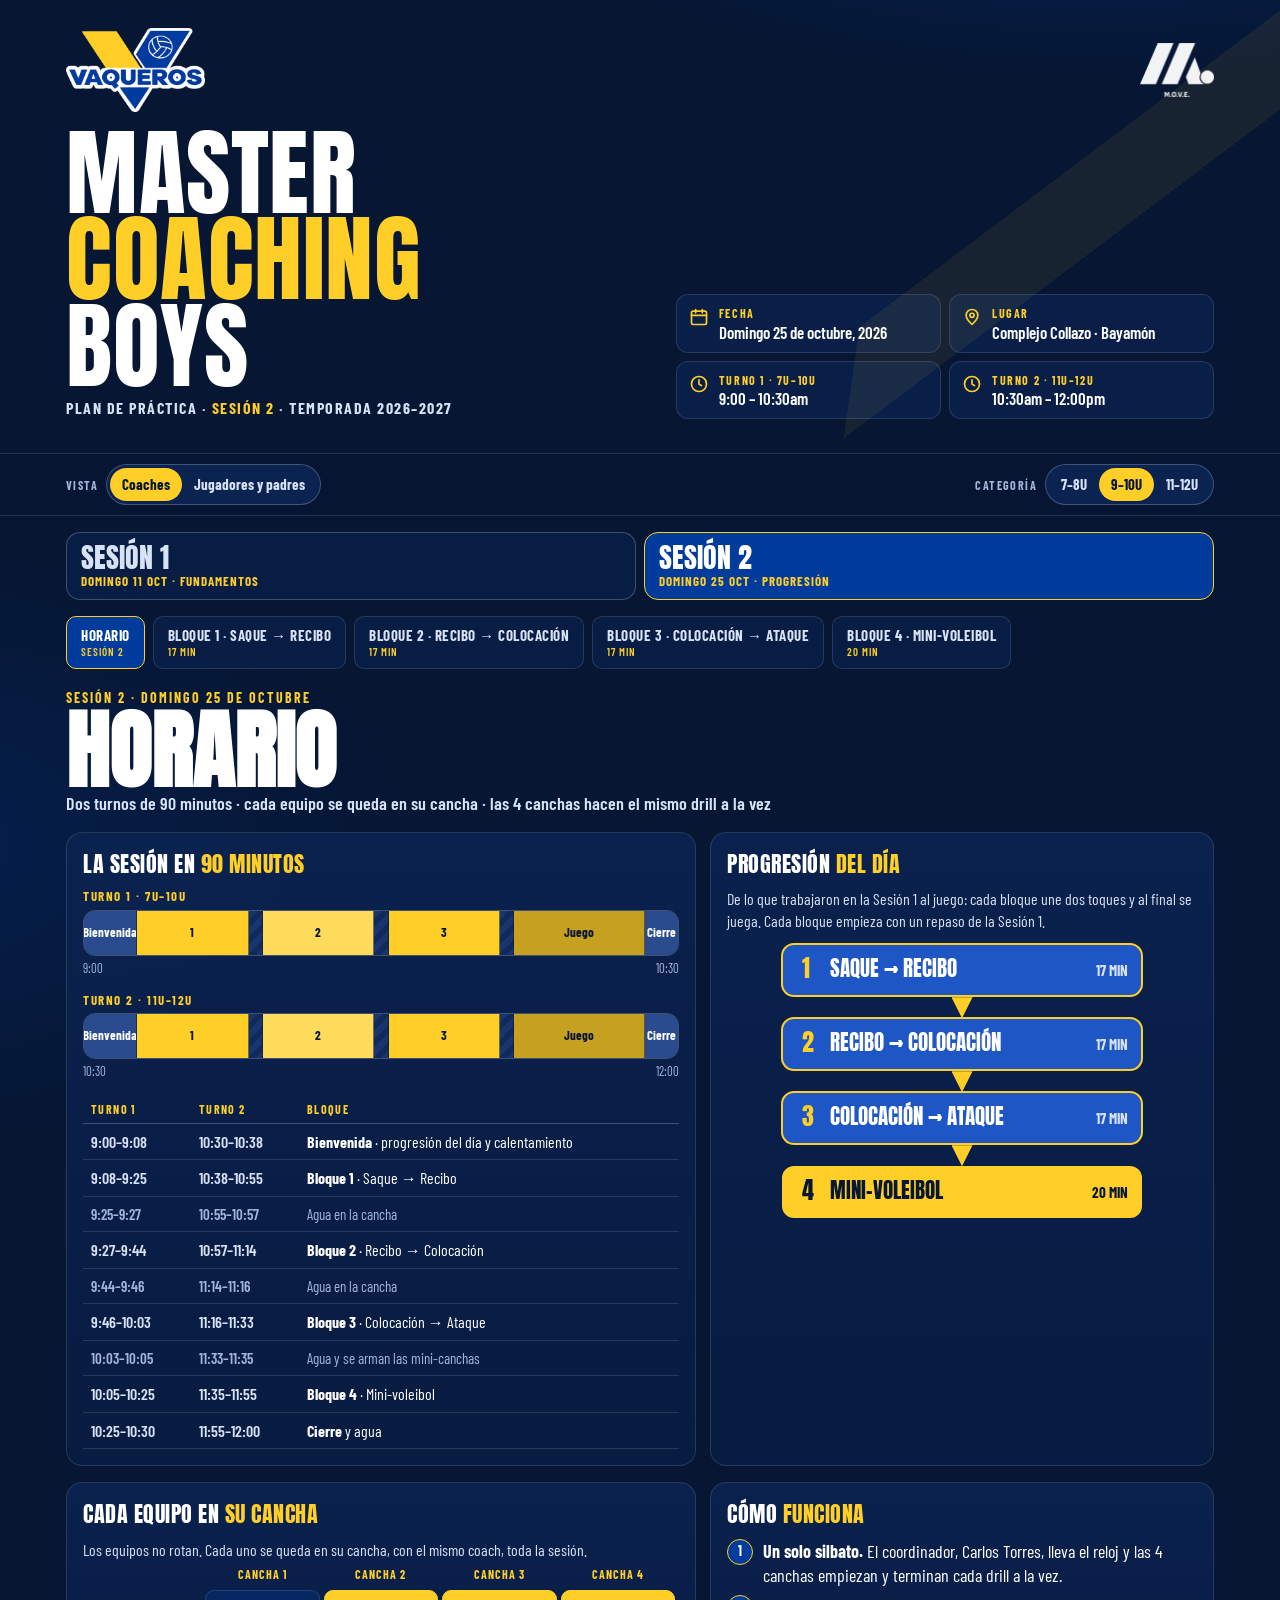
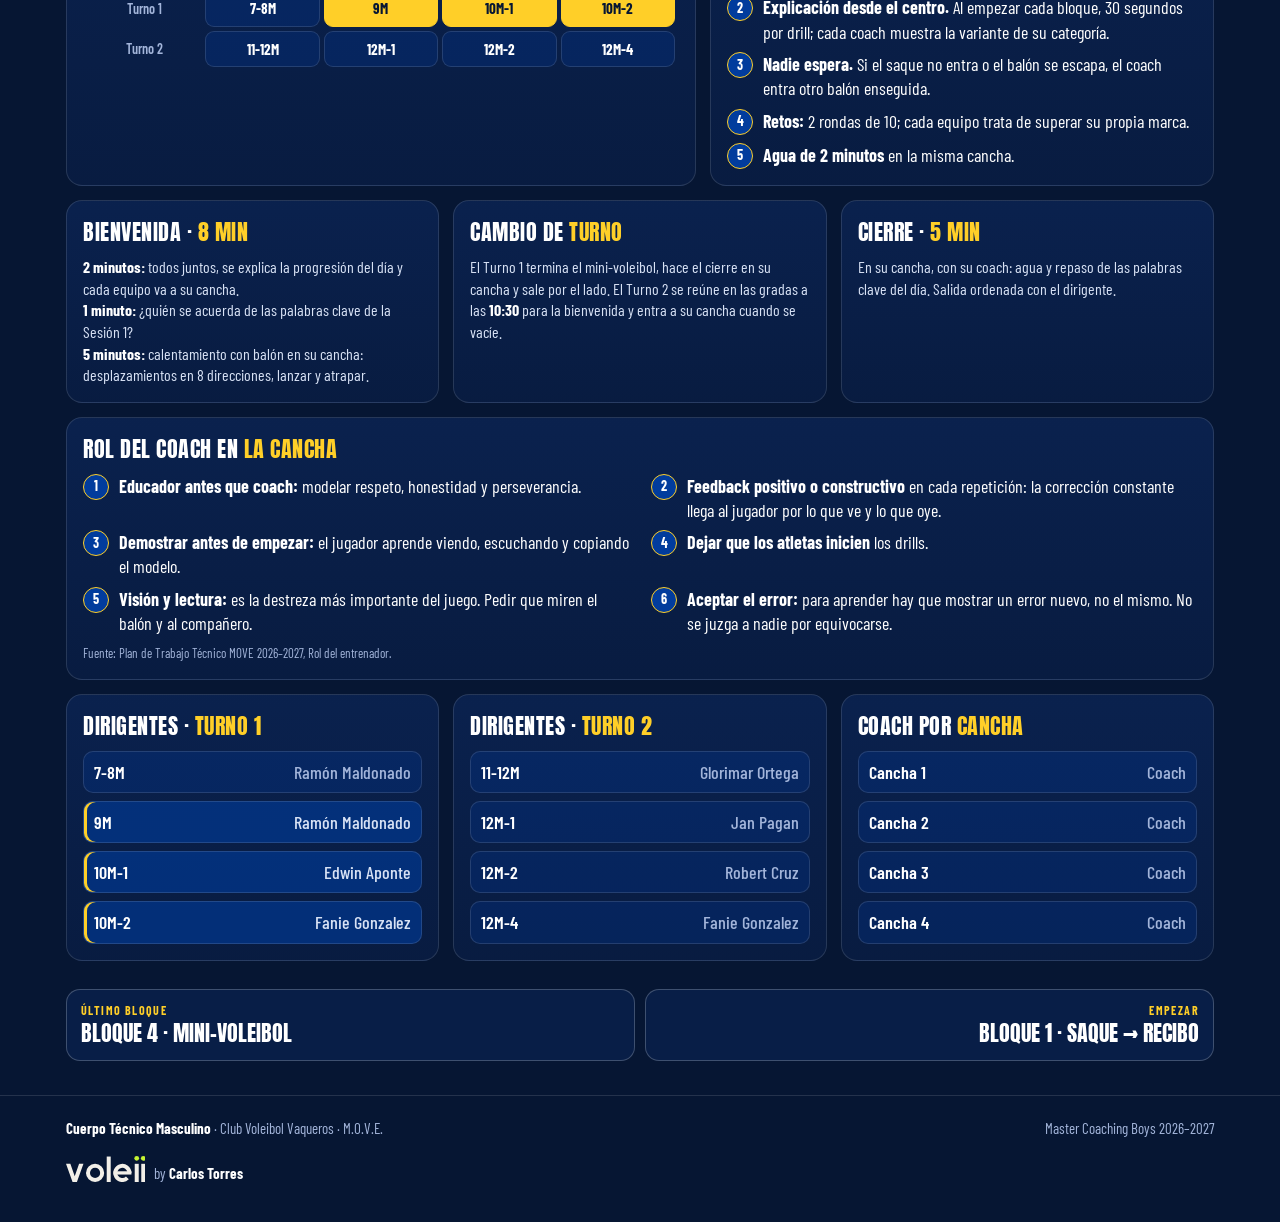
==== index.html @ ff22433d "Sesión 2 (25 oct): selector de sesión, horario y 4 bloques en progresión - Selector Sesión 1 / Sesió" ====
<!doctype html>
<html lang="es">
<head>
<meta charset="utf-8">
<meta name="viewport" content="width=device-width, initial-scale=1">
<title>Master Coaching Boys · Plan de práctica</title>
<meta name="description" content="Plan de práctica Master Coaching Boys CVVB · Sesión 1 (11 de octubre) y Sesión 2 (25 de octubre de 2026) · Complejo Collazo, Bayamón">
<meta name="theme-color" content="#061633">
<meta property="og:title" content="Master Coaching Boys · Plan de práctica">
<meta property="og:description" content="Sesión 1: fundamentos por estaciones. Sesión 2: progresión de saque y recibo a mini-voleibol. Horario y drills animados.">
<link rel="preconnect" href="https://fonts.googleapis.com">
<link rel="preconnect" href="https://fonts.gstatic.com" crossorigin>
<link href="https://fonts.googleapis.com/css2?family=Anton&family=Barlow+Condensed:wght@400;500;600;700&display=swap" rel="stylesheet">
<link rel="stylesheet" href="engine/voleii-drills.css">
<style>
:root{
  --navy:#061633;
  --navy2:#0B2350;
  --navy3:#14336E;
  --blue:#013C9D;
  --gold:#FFCF28;
  --white:#FFFFFF;
  --muted:#A3B5DA;
  --soft:#D8E2F5;
  --line:rgba(255,255,255,.12);
  --line2:rgba(255,255,255,.22);
  --radius:16px;
}
*{box-sizing:border-box}
html{-webkit-text-size-adjust:100%}
body{
  margin:0;
  background:var(--navy);
  background-image:radial-gradient(1200px 600px at 85% -10%, rgba(1,60,157,.55), transparent 60%),
                   radial-gradient(900px 500px at -10% 30%, rgba(1,60,157,.25), transparent 60%);
  color:var(--white);
  font-family:"Barlow Condensed", "Arial Narrow", Arial, sans-serif;
  font-size:18px;
  line-height:1.35;
}
a{color:var(--gold)}
.wrap{max-width:1180px;margin:0 auto;padding:0 16px}

/* ---------- Encabezado ---------- */
.hero{position:relative;overflow:hidden;padding:22px 0 26px;border-bottom:1px solid var(--line)}
.hero:before{
  content:"";position:absolute;right:-160px;top:-80px;width:560px;height:560px;display:none;
  background:linear-gradient(135deg, rgba(255,207,40,0) 0 40%, rgba(255,207,40,.07) 40% 50%, rgba(255,255,255,0) 50%);
  transform:rotate(8deg);pointer-events:none
}
@media (min-width:820px){.hero:before{display:block}}
.logos{display:flex;align-items:center;justify-content:space-between;gap:16px}
.logos img.vaq{height:64px;width:auto;display:block}
.logos img.move{height:42px;width:auto;display:block;opacity:.95}
.hero-grid{display:grid;grid-template-columns:1fr;gap:18px;margin-top:14px}
h1{font-family:Anton, Impact, sans-serif;font-weight:400;text-transform:uppercase;line-height:.9;margin:0;font-size:58px;letter-spacing:.5px}
h1 .g{color:var(--gold)}
.season{display:inline-block;margin-top:8px;font-weight:700;letter-spacing:1.5px;text-transform:uppercase;color:var(--soft);font-size:16px}
.season b{color:var(--gold)}
.meta{display:grid;grid-template-columns:1fr 1fr;gap:8px;align-content:end}
.meta .m{display:flex;gap:10px;align-items:flex-start;background:rgba(11,35,80,.75);border:1px solid var(--line);border-radius:12px;padding:10px 12px}
.meta .m svg{flex:0 0 auto;margin-top:2px}
.meta .k{display:block;font-size:12px;letter-spacing:1.6px;text-transform:uppercase;color:var(--gold);font-weight:700}
.meta .v{display:block;font-weight:600;font-size:16px;line-height:1.2}
@media (min-width:820px){.meta .v{font-size:17px}}
@media (min-width:820px){
  .hero{padding:28px 0 34px}
  .logos img.vaq{height:84px}
  .logos img.move{height:54px}
  .hero-grid{grid-template-columns:1.1fr 1fr;align-items:end;margin-top:18px}
  h1{font-size:96px}
  .meta{grid-template-columns:1fr 1fr}
}

/* ---------- Barra fija ---------- */
.bar{position:sticky;top:0;z-index:20;background:rgba(6,22,51,.88);-webkit-backdrop-filter:blur(10px);backdrop-filter:blur(10px);border-bottom:1px solid var(--line)}
.bar .wrap{display:flex;flex-wrap:wrap;gap:8px 18px;align-items:center;justify-content:space-between;padding-top:10px;padding-bottom:10px}
.ctl{display:flex;align-items:center;gap:8px}
.ctl .lbl{font-size:12px;letter-spacing:1.4px;text-transform:uppercase;color:var(--muted);font-weight:700}
.seg{display:inline-flex;background:var(--navy2);border:1px solid var(--line2);border-radius:999px;padding:3px}
.seg button{font:inherit;font-weight:700;font-size:15px;color:var(--soft);background:transparent;border:0;border-radius:999px;padding:6px 12px;cursor:pointer;white-space:nowrap}
.seg button[aria-pressed="true"]{background:var(--gold);color:var(--navy)}
.seg button:focus-visible{outline:2px solid var(--gold);outline-offset:2px}
@media (max-width:600px){
  .bar .wrap{flex-wrap:nowrap;gap:8px;padding-top:8px;padding-bottom:8px}
  .ctl .lbl,.seg .long{display:none}
  .seg button{font-size:14px;padding:6px 9px}
}

/* ---------- Navegación de estaciones ---------- */
.nav{display:flex;gap:8px;overflow-x:auto;padding:16px 0 4px;scrollbar-width:none}
.nav::-webkit-scrollbar{display:none}
.nav span{flex:0 0 auto;font-weight:700;font-size:15px;letter-spacing:.5px;text-transform:uppercase;padding:8px 14px;border-radius:10px;border:1px solid var(--line);color:var(--muted);background:rgba(11,35,80,.5)}
.nav span.on{background:var(--blue);border-color:var(--gold);color:var(--white)}
.nav span.off{opacity:.55}
.nav span small{display:block;font-size:11px;letter-spacing:1px;color:var(--gold);font-weight:600}
.nav span.off small{color:var(--muted)}

/* ---------- Estación ---------- */
.station{padding:18px 0 8px}
.st-head{display:flex;flex-wrap:wrap;align-items:flex-end;justify-content:space-between;gap:12px}
.st-kicker{font-size:14px;letter-spacing:2px;text-transform:uppercase;color:var(--gold);font-weight:700}
.st-title{font-family:Anton, Impact, sans-serif;font-size:64px;line-height:.95;text-transform:uppercase;margin:2px 0 0}
.st-sub{color:var(--soft);font-weight:600;font-size:18px}
@media (min-width:820px){.st-title{font-size:86px}}

.card{background:linear-gradient(180deg, rgba(11,35,80,.92), rgba(9,29,66,.92));border:1px solid var(--line);border-radius:var(--radius);padding:16px}
.card h3{font-family:Anton, Impact, sans-serif;font-weight:400;text-transform:uppercase;letter-spacing:.5px;font-size:22px;margin:0 0 10px}
.card h3 .g{color:var(--gold)}
.grid2{display:grid;grid-template-columns:1fr;gap:14px;margin-top:16px}
@media (min-width:900px){.grid2{grid-template-columns:1.25fr 1fr}}

/* Barra de minutos */
.mins{display:flex;height:54px;border-radius:12px;overflow:hidden;border:1px solid var(--line2)}
.mins div{display:flex;flex-direction:column;justify-content:center;align-items:center;min-width:0;padding:0 2px;border-right:1px solid rgba(6,22,51,.6);text-align:center}
.mins div:last-child{border-right:0}
.mins b{font-size:15px;line-height:1;white-space:nowrap}
.mins i{font-style:normal;font-size:12px;opacity:.85;white-space:nowrap}
.mins .ex{background:#2A4C8F;color:var(--white)}
.mins .d1{background:#FFCF28;color:var(--navy)}
.mins .d2{background:#FFDB5C;color:var(--navy)}
.mins .d3{background:#FFCF28;color:var(--navy)}
.mins .d4{background:#FFDB5C;color:var(--navy)}
.mins .ag{background:repeating-linear-gradient(135deg, #18356F 0 6px, #102A5C 6px 12px);color:var(--soft)}
.mins-legend{display:flex;justify-content:space-between;color:var(--muted);font-size:14px;margin-top:6px}

/* Equipos */
.teams{display:grid;grid-template-columns:1fr 1fr;gap:12px}
.teams h4{margin:0 0 6px;font-size:13px;letter-spacing:1.5px;text-transform:uppercase;color:var(--gold)}
.teams ol{list-style:none;margin:0;padding:0}
.teams li{display:flex;justify-content:space-between;gap:8px;padding:6px 8px;border-radius:8px;font-weight:600}
.teams li span{color:var(--muted);font-weight:500}
.teams li.on{background:rgba(1,60,157,.6);box-shadow:inset 3px 0 0 var(--gold)}
.teams li.on span{color:var(--soft)}

/* Puntos clave */
.keys{list-style:none;margin:0;padding:0;display:grid;gap:8px}
.keys li{display:flex;gap:10px;align-items:flex-start}
.keys li .n{flex:0 0 26px;height:26px;border-radius:50%;background:var(--blue);border:1px solid var(--gold);display:flex;align-items:center;justify-content:center;font-weight:700;font-size:14px}
.src{margin-top:10px;font-size:13px;color:var(--muted)}
.bring{display:grid;grid-template-columns:1fr 1fr;gap:8px;list-style:none;margin:0;padding:0}
.bring li{background:rgba(1,60,157,.35);border:1px solid var(--line);border-radius:10px;padding:8px 10px;font-weight:600}

/* ---------- Drills ---------- */
.drill{margin-top:22px;scroll-margin-top:70px}
.d-head{display:flex;flex-wrap:wrap;align-items:center;gap:10px 12px;margin-bottom:12px}
.code{font-family:Anton, Impact, sans-serif;font-size:26px;line-height:1;background:var(--gold);color:var(--navy);border-radius:10px;padding:8px 10px 6px}
.d-name{font-family:Anton, Impact, sans-serif;font-size:34px;line-height:1;text-transform:uppercase;margin:0}
.chips{display:flex;flex-wrap:wrap;gap:6px}
.chip{font-size:14px;font-weight:700;letter-spacing:.4px;padding:4px 10px;border-radius:999px;border:1px solid var(--line2);color:var(--soft);background:rgba(1,60,157,.35)}
.chip.t{border-color:var(--gold);color:var(--gold)}
.d-grid{display:grid;grid-template-columns:1fr;gap:14px}
@media (min-width:900px){.d-grid{grid-template-columns:minmax(0,1.08fr) minmax(0,1fr);align-items:start}}

.dia{background:#071C42;border:1px solid var(--line);border-radius:var(--radius);overflow:hidden}
.dia .stage{padding:10px;display:flex;justify-content:center;background:radial-gradient(500px 300px at 50% 0%, rgba(1,60,157,.35), transparent 70%)}
.dia svg.main{display:block;width:100%;height:auto;max-height:78vh}
.dia .ctrls{display:flex;align-items:center;gap:8px;padding:10px 12px;border-top:1px solid var(--line);background:rgba(6,22,51,.6)}
.btn{font:inherit;font-weight:700;font-size:14px;display:inline-flex;align-items:center;gap:6px;color:var(--white);background:var(--navy3);border:1px solid var(--line2);border-radius:10px;padding:7px 10px;cursor:pointer;line-height:1}
.btn:hover{border-color:var(--gold)}
.btn:focus-visible{outline:2px solid var(--gold);outline-offset:2px}
.btn.play{background:var(--gold);color:var(--navy);border-color:var(--gold);min-width:44px;justify-content:center}
.dia input[type=range]{flex:1;min-width:60px;accent-color:#FFCF28}
.legend{display:flex;flex-wrap:wrap;gap:6px 14px;padding:10px 12px;border-top:1px solid var(--line);font-size:14px;color:var(--soft)}
.legend span{display:inline-flex;align-items:center;gap:6px}
.lg-dot{width:14px;height:14px;border-radius:50%;display:inline-block}
.lg-p{background:var(--gold);border:2px solid var(--navy)}
.lg-c{background:#fff;border:2px solid var(--navy)}
.lg-t{background:transparent;border:2px dashed var(--gold)}
.lg-l{width:22px;height:0;border-top:2px dashed var(--gold);display:inline-block}
.lg-pl{width:16px;height:5px;background:#fff;border-radius:2px;display:inline-block;box-shadow:0 0 0 1px var(--navy)}
.inset{border-top:1px solid var(--line);padding:8px 12px 12px;background:rgba(6,22,51,.45)}
.inset .k{font-size:12px;letter-spacing:1.4px;text-transform:uppercase;color:var(--gold);font-weight:700}
.inset svg{display:block;width:100%;height:auto;max-width:420px;margin:0 auto}

.info{display:grid;gap:12px}
.steps{list-style:none;margin:0;padding:0;display:grid;gap:6px}
.steps li{display:flex;gap:10px;padding:9px 10px;border-radius:12px;border:1px solid transparent;cursor:pointer;transition:background .2s, border-color .2s}
.steps li:hover{background:rgba(255,255,255,.04)}
.steps li .n{flex:0 0 28px;height:28px;border-radius:8px;background:var(--navy3);border:1px solid var(--line2);display:flex;align-items:center;justify-content:center;font-weight:700}
.steps li b{display:block;font-size:18px;line-height:1.15}
.steps li p{margin:2px 0 0;color:var(--soft);font-size:16px}
.steps li.on{background:rgba(1,60,157,.5);border-color:rgba(255,207,40,.75)}
.steps li.on .n{background:var(--gold);color:var(--navy);border-color:var(--gold)}
.cue{display:flex;align-items:center;gap:12px;background:var(--blue);border:1px solid var(--gold);border-radius:14px;padding:12px 14px}
.cue .k{font-size:12px;letter-spacing:1.6px;text-transform:uppercase;color:var(--gold);font-weight:700}
.cue .w{font-family:Anton, Impact, sans-serif;font-size:28px;line-height:1.05;text-transform:uppercase}
.box h5{margin:0 0 6px;font-size:13px;letter-spacing:1.5px;text-transform:uppercase;color:var(--gold)}
.box ul{margin:0;padding-left:18px;color:var(--soft)}
.box ul li{margin:3px 0}
.ages{display:grid;gap:6px}
.ages div{display:grid;grid-template-columns:62px 1fr;gap:8px;padding:7px 9px;border-radius:10px;border:1px solid var(--line);color:var(--soft);font-size:16px}
.ages div b{color:var(--white)}
.ages div.on{border-color:var(--gold);background:rgba(1,60,157,.5);color:var(--white)}
.ages div.on b{color:var(--gold)}
.org{color:var(--soft);font-size:16px;margin:0}
.org b{color:var(--white)}

body[data-view="players"] .coach-only{display:none !important}
body[data-view="coach"] .player-only{display:none !important}

footer{margin-top:34px;border-top:1px solid var(--line);padding:22px 0 40px;color:var(--muted);font-size:15px}
footer .wrap{display:flex;flex-wrap:wrap;justify-content:space-between;gap:10px}
footer b{color:var(--white)}
.sample{display:inline-block;margin-top:6px;font-size:13px;letter-spacing:1px;text-transform:uppercase;color:var(--gold);border:1px solid rgba(255,207,40,.5);border-radius:999px;padding:3px 10px}
@media (prefers-reduced-motion: reduce){ .steps li{transition:none} }

/* ---------- Páginas y navegación ---------- */
.page{display:none;padding-top:16px}
.page.on{display:block}
.nav a{flex:0 0 auto;font-weight:700;font-size:15px;letter-spacing:.5px;text-transform:uppercase;padding:8px 14px;border-radius:10px;border:1px solid var(--line);color:var(--soft);background:rgba(11,35,80,.6);text-decoration:none}
.nav a small{display:block;font-size:11px;letter-spacing:1px;color:var(--gold);font-weight:600}
.nav a:hover{border-color:var(--line2)}
.nav a.on{background:var(--blue);border-color:var(--gold);color:var(--white)}
.nav a:focus-visible{outline:2px solid var(--gold);outline-offset:2px}

/* ---------- Visibilidad por categoría ---------- */
[data-agev]{display:none}
body[data-age="7-8"] [data-agev~="7-8"],
body[data-age="9-10"] [data-agev~="9-10"],
body[data-age="11-12"] [data-agev~="11-12"]{display:revert}
.steps li[data-agev]{display:none}
body[data-age="9-10"] .steps li[data-agev~="9-10"]{display:flex}body[data-age="7-8"] .steps li[data-agev~="7-8"],body[data-age="11-12"] .steps li[data-agev~="11-12"]{display:flex}
.steps li.nophase{cursor:default}
.steps li.nophase:hover{background:none}
.cue{flex-wrap:wrap}
.cue > div + div{padding-left:14px;border-left:1px solid rgba(255,207,40,.55)}
@media (max-width:600px){ .cue > div + div{flex-basis:100%;padding-left:0;border-left:0;padding-top:10px;border-top:1px solid rgba(255,207,40,.55)} }
footer .credit{flex-basis:100%;display:flex;align-items:flex-end;gap:9px;margin-top:8px;line-height:1}
footer .credit svg{height:26px;width:auto;display:block}
footer .credit span{padding-bottom:1px}
.na{display:none;align-items:center;gap:12px;border:1px dashed var(--line2);border-radius:var(--radius);padding:14px 16px;color:var(--soft);background:rgba(11,35,80,.5)}
.na b{color:var(--gold)}
body[data-age="7-8"] .drill[data-ages]:not([data-ages~="7-8"]) .d-grid,
body[data-age="9-10"] .drill[data-ages]:not([data-ages~="9-10"]) .d-grid,
body[data-age="11-12"] .drill[data-ages]:not([data-ages~="11-12"]) .d-grid{display:none}
body[data-age="7-8"] .drill[data-ages]:not([data-ages~="7-8"]) .na,
body[data-age="9-10"] .drill[data-ages]:not([data-ages~="9-10"]) .na,
body[data-age="11-12"] .drill[data-ages]:not([data-ages~="11-12"]) .na{display:flex}
body[data-age="7-8"] .drill[data-ages]:not([data-ages~="7-8"]) .d-head,
body[data-age="9-10"] .drill[data-ages]:not([data-ages~="9-10"]) .d-head,
body[data-age="11-12"] .drill[data-ages]:not([data-ages~="11-12"]) .d-head{opacity:.5}

/* ---------- Vista lateral del ataque ---------- */
.inset svg.side{max-width:460px}

/* ---------- Horario ---------- */
.tl{display:flex;height:46px;border-radius:12px;overflow:hidden;border:1px solid var(--line2);margin-top:4px}
.tl div{display:flex;align-items:center;justify-content:center;min-width:0;font-weight:700;font-size:13px;white-space:nowrap;overflow:hidden;border-right:1px solid rgba(6,22,51,.55)}
.tl div:last-child{border-right:0}
.tl .wb{background:#2A4C8F}
.tl .st{background:var(--gold);color:var(--navy)}
.tl .st2{background:#FFDB5C;color:var(--navy)}
.tl .ag{background:repeating-linear-gradient(135deg, #18356F 0 6px, #102A5C 6px 12px)}
.tl .ci{background:#2A4C8F}
.tl-times{display:flex;justify-content:space-between;color:var(--muted);font-size:13px;margin-top:4px}
.tl-name{font-size:13px;letter-spacing:1.5px;text-transform:uppercase;color:var(--gold);font-weight:700;margin-top:14px}
.tl-name:first-of-type{margin-top:0}
table.sched{width:100%;border-collapse:separate;border-spacing:0;font-size:16px}
table.sched th{text-align:left;font-size:12px;letter-spacing:1.4px;text-transform:uppercase;color:var(--gold);font-weight:700;padding:6px 8px;border-bottom:1px solid var(--line2)}
table.sched td{padding:7px 8px;border-bottom:1px solid var(--line);vertical-align:top}
table.sched td.t{white-space:nowrap;color:var(--soft);font-weight:600}
table.sched td b{color:var(--white)}
table.sched tr.agua td{color:var(--muted);font-size:15px}
.rot{width:100%;border-collapse:separate;border-spacing:4px;table-layout:fixed}
.rot th{font-size:12px;letter-spacing:1px;text-transform:uppercase;color:var(--gold);font-weight:700;text-align:center;padding:4px 2px;line-height:1.15}
.rot th small{display:block;color:var(--soft);font-size:12px;letter-spacing:.5px}
.rot td{text-align:center;padding:9px 2px;border-radius:9px;background:rgba(1,60,157,.28);border:1px solid var(--line);font-weight:700;font-size:15px;line-height:1.1}
.rot td.time{background:transparent;border:0;color:var(--muted);font-weight:600;font-size:14px;width:52px}
.rot td.on{background:var(--gold);color:var(--navy);border-color:var(--gold)}
.rot-wrap{overflow-x:auto}
.cycle{display:block;width:100%;max-width:380px;height:auto;margin:6px auto 0}
.list2{list-style:none;margin:0;padding:0;display:grid;gap:8px}
.list2 li{display:flex;justify-content:space-between;gap:10px;padding:8px 10px;border-radius:10px;background:rgba(1,60,157,.28);border:1px solid var(--line);font-weight:600}
.list2 li span{color:var(--muted);font-weight:500;text-align:right}
.list2 li.on{background:rgba(1,60,157,.6);box-shadow:inset 3px 0 0 var(--gold)}
.list2 li.on span{color:var(--soft)}
.note{color:var(--soft);font-size:16px;margin:0}
.note b{color:var(--white)}
.grid3{display:grid;grid-template-columns:1fr;gap:14px;margin-top:14px}
@media (min-width:900px){.grid3{grid-template-columns:1fr 1fr 1fr}}

/* ---------- Siguiente estación ---------- */
.pager{display:flex;justify-content:space-between;gap:10px;margin-top:28px}
.pager a{flex:1;display:block;text-decoration:none;color:var(--white);border:1px solid var(--line2);border-radius:14px;padding:12px 14px;background:rgba(11,35,80,.7)}
.pager a:hover{border-color:var(--gold)}
.pager a small{display:block;font-size:12px;letter-spacing:1.4px;text-transform:uppercase;color:var(--gold);font-weight:700}
.pager a b{font-family:Anton, Impact, sans-serif;font-weight:400;font-size:22px;text-transform:uppercase}
.pager a.nx{text-align:right}

.card.role.mt{margin-top:14px}
@media (min-width:900px){.keys.two{grid-template-columns:1fr 1fr;column-gap:22px}}

.lg-h{width:18px;height:10px;display:inline-block;background:radial-gradient(circle at 25% 50%, #fff 0 4px, transparent 4.5px), radial-gradient(circle at 75% 50%, #fff 0 4px, transparent 4.5px)}
.lg-fd{width:9px;height:15px;border-radius:50%;background:#FFCF28;display:inline-block;box-shadow:0 0 0 1px #061633}
.lg-fi{width:9px;height:15px;border-radius:50%;background:#FFFFFF;display:inline-block;box-shadow:0 0 0 1px #061633}
.lg-co{background:#061633;border:2px solid #fff}
.lg-tb{background:#D8F04A;border:2px solid var(--navy);width:11px;height:11px}

/* ---------- Sesión 1 / Sesión 2 ---------- */
body[data-ses="1"] .s2-only{display:none !important}
body[data-ses="2"] .s1-only{display:none !important}
.ses{display:grid;grid-template-columns:1fr 1fr;gap:8px;padding-top:16px}
.ses a{display:block;text-decoration:none;color:var(--soft);border:1px solid var(--line2);border-radius:14px;padding:10px 14px;background:rgba(11,35,80,.6);font-family:Anton, Impact, sans-serif;font-size:24px;line-height:1.05;text-transform:uppercase}
.ses a small{display:block;font-family:"Barlow Condensed", "Arial Narrow", Arial, sans-serif;font-size:13px;letter-spacing:1px;color:var(--gold);font-weight:700;margin-top:3px}
.ses a:hover{border-color:var(--gold)}
.ses a.on{background:var(--blue);border-color:var(--gold);color:var(--white)}
.ses a:focus-visible{outline:2px solid var(--gold);outline-offset:2px}
@media (min-width:820px){.ses a{font-size:28px}}
.tl .mv{background:#C6A11F;color:var(--navy)}
</style>
</head>
<body data-view="coach" data-age="9-10" data-ses="2">
<header class="hero">
  <div class="wrap">
    <div class="logos">
      <img class="vaq" src="[data-uri]" alt="Vaqueros">
      <img class="move" src="[data-uri]" alt="M.O.V.E.">
    </div>
    <div class="hero-grid">
      <div>
        <h1>Master<br><span class="g">Coaching</span><br>Boys</h1>
        <span class="season">Plan de práctica · <b><span class="s1-only">Sesión 1</span><span class="s2-only">Sesión 2</span></b> · Temporada 2026–2027</span>
      </div>
      <div class="meta"><div class="m"><svg width="20" height="20" viewBox="0 0 24 24" fill="none" stroke="#FFCF28" stroke-width="2" stroke-linecap="round" stroke-linejoin="round" aria-hidden="true"><rect x="3" y="5" width="18" height="16" rx="2"/><path d="M16 3v4M8 3v4M3 10h18"/></svg><div><span class="k">Fecha</span><span class="v"><span class="s1-only">Domingo 11 de octubre, 2026</span><span class="s2-only">Domingo 25 de octubre, 2026</span></span></div></div><div class="m"><svg width="20" height="20" viewBox="0 0 24 24" fill="none" stroke="#FFCF28" stroke-width="2" stroke-linecap="round" stroke-linejoin="round" aria-hidden="true"><path d="M12 21s-7-6.2-7-11a7 7 0 0 1 14 0c0 4.8-7 11-7 11z"/><circle cx="12" cy="10" r="2.5"/></svg><div><span class="k">Lugar</span><span class="v">Complejo Collazo · Bayamón</span></div></div><div class="m"><svg width="20" height="20" viewBox="0 0 24 24" fill="none" stroke="#FFCF28" stroke-width="2" stroke-linecap="round" stroke-linejoin="round" aria-hidden="true"><circle cx="12" cy="12" r="9"/><path d="M12 7v5l3 2"/></svg><div><span class="k">Turno 1 · 7U–10U</span><span class="v">9:00 – 10:30am</span></div></div><div class="m"><svg width="20" height="20" viewBox="0 0 24 24" fill="none" stroke="#FFCF28" stroke-width="2" stroke-linecap="round" stroke-linejoin="round" aria-hidden="true"><circle cx="12" cy="12" r="9"/><path d="M12 7v5l3 2"/></svg><div><span class="k">Turno 2 · 11U–12U</span><span class="v">10:30am – 12:00pm</span></div></div></div>
    </div>
  </div>
</header>
<div class="bar">
  <div class="wrap">
    <div class="ctl">
      <span class="lbl">Vista</span>
      <div class="seg" id="segView" role="group" aria-label="Vista">
        <button type="button" data-v="coach" aria-pressed="true">Coaches</button>
        <button type="button" data-v="players" aria-pressed="false">Jugadores<span class="long"> y padres</span></button>
      </div>
    </div>
    <div class="ctl">
      <span class="lbl">Categoría</span>
      <div class="seg" id="segAge" role="group" aria-label="Categoría">
        <button type="button" data-a="7-8" aria-pressed="false">7–8U</button>
        <button type="button" data-a="9-10" aria-pressed="true">9–10U</button>
        <button type="button" data-a="11-12" aria-pressed="false">11–12U</button>
      </div>
    </div>
  </div>
</div>
<main class="wrap">
  <div class="ses" role="group" aria-label="Sesión"><a href="#horario" data-s="1">Sesión 1<small>Domingo 11 oct · Fundamentos</small></a><a href="#s2-horario" data-s="2">Sesión 2<small>Domingo 25 oct · Progresión</small></a></div>
  <nav class="nav s2-only" aria-label="Secciones de la Sesión 2"><a href="#s2-horario">Horario<small>Sesión 2</small></a><a href="#s2-bloque1">Bloque 1 · Saque → Recibo<small>17 min</small></a><a href="#s2-bloque2">Bloque 2 · Recibo → Colocación<small>17 min</small></a><a href="#s2-bloque3">Bloque 3 · Colocación → Ataque<small>17 min</small></a><a href="#s2-bloque4">Bloque 4 · Mini-voleibol<small>20 min</small></a></nav>
  <nav class="nav s1-only" aria-label="Secciones de la Sesión 1"><a href="#horario">Horario<small>Sesión 1</small></a><a href="#antebrazos">Cancha 1 · Toque de antebrazos<small>17 min</small></a><a href="#voleo">Cancha 2 · Voleo<small>17 min</small></a><a href="#ataque">Cancha 3 · Ataque<small>17 min</small></a><a href="#saque">Cancha 4 · Saque<small>17 min</small></a></nav>
  
  <section class="page" id="p-horario">
    <div class="st-head">
      <div>
        <div class="st-kicker">Sesión 1 · Domingo 11 de octubre</div>
        <h2 class="st-title">Horario</h2>
        <div class="st-sub">Dos turnos de 90 minutos · 4 estaciones de fundamentos · los equipos rotan con su dirigente</div>
      </div>
    </div>
    <div class="grid2">
      <div class="card">
        <h3>La sesión en <span class="g">90 minutos</span></h3>
        <div class="tl-name">Turno 1 · 7U–10U</div><div class="tl" role="img" aria-label="Bienvenida 8 minutos, 4 estaciones de 17 minutos con 3 minutos de agua entre cada una, cierre 5 minutos"><div class="wb" style="flex:8" title="Bienvenida">Bienvenida</div><div class="st" style="flex:17" title="Cancha 1">Cancha 1</div><div class="ag" style="flex:3" title="Agua"></div><div class="st2" style="flex:17" title="Cancha 2">Cancha 2</div><div class="ag" style="flex:3" title="Agua"></div><div class="st" style="flex:17" title="Cancha 3">Cancha 3</div><div class="ag" style="flex:3" title="Agua"></div><div class="st2" style="flex:17" title="Cancha 4">Cancha 4</div><div class="ci" style="flex:5" title="Cierre">Cierre</div></div><div class="tl-times"><span>9:00</span><span>10:30</span></div>
        <div class="tl-name">Turno 2 · 11U–12U</div><div class="tl" role="img" aria-label="Bienvenida 8 minutos, 4 estaciones de 17 minutos con 3 minutos de agua entre cada una, cierre 5 minutos"><div class="wb" style="flex:8" title="Bienvenida">Bienvenida</div><div class="st" style="flex:17" title="Cancha 1">Cancha 1</div><div class="ag" style="flex:3" title="Agua"></div><div class="st2" style="flex:17" title="Cancha 2">Cancha 2</div><div class="ag" style="flex:3" title="Agua"></div><div class="st" style="flex:17" title="Cancha 3">Cancha 3</div><div class="ag" style="flex:3" title="Agua"></div><div class="st2" style="flex:17" title="Cancha 4">Cancha 4</div><div class="ci" style="flex:5" title="Cierre">Cierre</div></div><div class="tl-times"><span>10:30</span><span>12:00</span></div>
        <table class="sched" style="margin-top:14px"><tr><th>Turno 1</th><th>Turno 2</th><th>Bloque</th></tr><tr><td class="t">9:00–9:08</td><td class="t">10:30–10:38</td><td><b>Bienvenida</b> · explicación de la rotación y calentamiento</td></tr><tr><td class="t">9:08–9:25</td><td class="t">10:38–10:55</td><td><b>Estación 1</b></td></tr><tr class="agua"><td class="t">9:25–9:28</td><td class="t">10:55–10:58</td><td>Agua y rotación</td></tr><tr><td class="t">9:28–9:45</td><td class="t">10:58–11:15</td><td><b>Estación 2</b></td></tr><tr class="agua"><td class="t">9:45–9:48</td><td class="t">11:15–11:18</td><td>Agua y rotación</td></tr><tr><td class="t">9:48–10:05</td><td class="t">11:18–11:35</td><td><b>Estación 3</b></td></tr><tr class="agua"><td class="t">10:05–10:08</td><td class="t">11:35–11:38</td><td>Agua y rotación</td></tr><tr><td class="t">10:08–10:25</td><td class="t">11:38–11:55</td><td><b>Estación 4</b></td></tr><tr><td class="t">10:25–10:30</td><td class="t">11:55–12:00</td><td><b>Cierre</b> y agua</td></tr></table>
      </div>
      <div class="card">
        <h3>Rotación de <span class="g">canchas</span></h3>
        <p class="note">Cada cancha trabaja un fundamento con un coach fijo. Los equipos rotan <b>1 → 2 → 3 → 4</b> y toman agua en cada cambio.</p>
        <svg class="cycle" viewBox="0 0 380 250" role="img" aria-label="Rotación: Cancha 1 Toque de antebrazos, Cancha 2 Voleo, Cancha 3 Ataque, Cancha 4 Saque y vuelve a la 1">
  <defs><marker id="cyc" viewBox="0 0 10 10" refX="8" refY="5" markerWidth="7" markerHeight="7" orient="auto-start-reverse"><path d="M0,0 L10,5 L0,10 z" fill="#FFCF28"/></marker></defs>
  <g font-family="Barlow Condensed, Arial Narrow, sans-serif" text-anchor="middle">
    <rect x="10" y="10" width="150" height="88" rx="14" fill="#1E56C6" stroke="#FFCF28" stroke-width="2"/>
    <text x="85" y="46" fill="#FFCF28" font-size="15" font-weight="700" letter-spacing="1.5">CANCHA 1</text><text x="85" y="68" fill="#FFFFFF" font-family="Anton, Impact, sans-serif" font-size="19">TOQUE DE</text><text x="85" y="89" fill="#FFFFFF" font-family="Anton, Impact, sans-serif" font-size="19">ANTEBRAZOS</text>
    <rect x="220" y="10" width="150" height="88" rx="14" fill="#1E56C6" stroke="#FFCF28" stroke-width="2"/>
    <text x="295" y="46" fill="#FFCF28" font-size="15" font-weight="700" letter-spacing="1.5">CANCHA 2</text><text x="295" y="78" fill="#FFFFFF" font-family="Anton, Impact, sans-serif" font-size="26">VOLEO</text>
    <rect x="220" y="152" width="150" height="88" rx="14" fill="#1E56C6" stroke="#FFCF28" stroke-width="2"/>
    <text x="295" y="188" fill="#FFCF28" font-size="15" font-weight="700" letter-spacing="1.5">CANCHA 3</text><text x="295" y="220" fill="#FFFFFF" font-family="Anton, Impact, sans-serif" font-size="26">ATAQUE</text>
    <rect x="10" y="152" width="150" height="88" rx="14" fill="#1E56C6" stroke="#FFCF28" stroke-width="2"/>
    <text x="85" y="188" fill="#FFCF28" font-size="15" font-weight="700" letter-spacing="1.5">CANCHA 4</text><text x="85" y="220" fill="#FFFFFF" font-family="Anton, Impact, sans-serif" font-size="26">SAQUE</text>
  </g>
  <g fill="none" stroke="#FFCF28" stroke-width="3" marker-end="url(#cyc)">
    <path d="M166 54 L212 54"/><path d="M295 104 L295 144"/><path d="M214 196 L168 196"/><path d="M85 146 L85 106"/>
  </g>
  <text x="190" y="131" text-anchor="middle" fill="#A3B5DA" font-family="Barlow Condensed, Arial Narrow, sans-serif" font-size="14" font-weight="700" letter-spacing="1">AGUA EN CADA CAMBIO</text>
</svg>
      </div>
    </div>
    <div class="grid2">
      <div class="card">
        <h3>Turno 1 · <span class="g">quién va dónde</span></h3>
        <div class="rot-wrap"><table class="rot"><tr><th></th><th>Cancha 1<small>Toque de antebrazos</small></th><th>Cancha 2<small>Voleo</small></th><th>Cancha 3<small>Ataque</small></th><th>Cancha 4<small>Saque</small></th></tr><tr><td class="time">9:08</td><td data-age="7-8">7-8M</td><td data-age="9-10">9M</td><td data-age="9-10">10M-1</td><td data-age="9-10">10M-2</td></tr><tr><td class="time">9:28</td><td data-age="9-10">10M-2</td><td data-age="7-8">7-8M</td><td data-age="9-10">9M</td><td data-age="9-10">10M-1</td></tr><tr><td class="time">9:48</td><td data-age="9-10">10M-1</td><td data-age="9-10">10M-2</td><td data-age="7-8">7-8M</td><td data-age="9-10">9M</td></tr><tr><td class="time">10:08</td><td data-age="9-10">9M</td><td data-age="9-10">10M-1</td><td data-age="9-10">10M-2</td><td data-age="7-8">7-8M</td></tr></table></div>
      </div>
      <div class="card">
        <h3>Turno 2 · <span class="g">quién va dónde</span></h3>
        <div class="rot-wrap"><table class="rot"><tr><th></th><th>Cancha 1<small>Toque de antebrazos</small></th><th>Cancha 2<small>Voleo</small></th><th>Cancha 3<small>Ataque</small></th><th>Cancha 4<small>Saque</small></th></tr><tr><td class="time">10:38</td><td data-age="11-12">11-12M</td><td data-age="11-12">12M-1</td><td data-age="11-12">12M-2</td><td data-age="11-12">12M-4</td></tr><tr><td class="time">10:58</td><td data-age="11-12">12M-4</td><td data-age="11-12">11-12M</td><td data-age="11-12">12M-1</td><td data-age="11-12">12M-2</td></tr><tr><td class="time">11:18</td><td data-age="11-12">12M-2</td><td data-age="11-12">12M-4</td><td data-age="11-12">11-12M</td><td data-age="11-12">12M-1</td></tr><tr><td class="time">11:38</td><td data-age="11-12">12M-1</td><td data-age="11-12">12M-2</td><td data-age="11-12">12M-4</td><td data-age="11-12">11-12M</td></tr></table></div>
      </div>
    </div>
    <div class="grid3">
      <div class="card">
        <h3>Bienvenida · <span class="g">8 min</span></h3>
        <p class="note"><b>2 minutos:</b> todos juntos, se explica la rotación y cada equipo va a su primera cancha.<br><b>6 minutos:</b> calentamiento con balón: desplazamientos en 8 direcciones, lanzar y atrapar.</p>
      </div>
      <div class="card">
        <h3>Cambio de <span class="g">turno</span></h3>
        <p class="note">El Turno 1 hace el cierre en la cancha donde terminó y sale por el lado. El Turno 2 se reúne en las gradas a las <b>10:30</b> para la bienvenida y calienta en cancha cuando se vacíe.</p>
      </div>
      <div class="card">
        <h3>Cierre · <span class="g">5 min</span></h3>
        <p class="note">Agua y repaso de las palabras clave de las 4 estaciones. Salida ordenada con el dirigente.</p>
      </div>
    </div>
    <div class="card coach-only role mt"><h3>Rol del coach en <span class="g">la estación</span></h3><ol class="keys two"><li><span class="n">1</span><span><b>Educador antes que coach:</b> modelar respeto, honestidad y perseverancia.</span></li><li><span class="n">2</span><span><b>Feedback positivo o constructivo</b> en cada repetición: la corrección constante llega al jugador por lo que ve y lo que oye.</span></li><li><span class="n">3</span><span><b>Demostrar antes de empezar:</b> el jugador aprende viendo, escuchando y copiando el modelo.</span></li><li><span class="n">4</span><span><b>Dejar que los atletas inicien</b> los drills.</span></li><li><span class="n">5</span><span><b>Visión y lectura:</b> es la destreza más importante del juego. Pedir que miren el balón y al compañero.</span></li><li><span class="n">6</span><span><b>Aceptar el error:</b> para aprender hay que mostrar un error nuevo, no el mismo. No se juzga a nadie por equivocarse.</span></li></ol><div class="src">Fuente: Plan de Trabajo Técnico MOVE 2026–2027, Rol del entrenador.</div></div>
    <div class="grid3">
      <div class="card">
        <h3>Dirigentes · <span class="g">Turno 1</span></h3>
        <ul class="list2"><li data-age="7-8">7-8M <span>Ramón Maldonado</span></li><li data-age="9-10">9M <span>Ramón Maldonado</span></li><li data-age="9-10">10M-1 <span>Edwin Aponte</span></li><li data-age="9-10">10M-2 <span>Fanie Gonzalez</span></li></ul>
      </div>
      <div class="card">
        <h3>Dirigentes · <span class="g">Turno 2</span></h3>
        <ul class="list2"><li data-age="11-12">11-12M <span>Glorimar Ortega</span></li><li data-age="11-12">12M-1 <span>Jan Pagan</span></li><li data-age="11-12">12M-2 <span>Robert Cruz</span></li><li data-age="11-12">12M-4 <span>Fanie Gonzalez</span></li></ul>
      </div>
      <div class="card coach-only">
        <h3>Coach por <span class="g">cancha</span></h3>
        <ul class="list2"><li>Cancha 1 · Toque de antebrazos <span>Coach</span></li><li>Cancha 2 · Voleo <span>Coach</span></li><li>Cancha 3 · Ataque <span>Coach</span></li><li>Cancha 4 · Saque <span>Coach</span></li></ul>
      </div>
      <div class="card player-only">
        <h3>Qué <span class="g">traer</span></h3>
        <ul class="bring"><li>Ropa de práctica</li><li>Tenis de cancha</li><li>Rodilleras</li><li>Botella de agua</li></ul>
        <div class="src">Llega puntual a tu turno: Turno 1 a las 9:00 y Turno 2 a las 10:30.</div>
      </div>
    </div>
    <div class="pager"><a href="#saque"><small>Última estación</small><b>Cancha 4 · Saque</b></a><a class="nx" href="#antebrazos"><small>Empezar</small><b>Cancha 1 · Toque de antebrazos</b></a></div>
  </section>
  
  <section class="page station" id="p-antebrazos">
    <div class="st-head">
      <div>
        <div class="st-kicker">Cancha 1 · Estación de fundamentos</div>
        <h2 class="st-title">Toque de antebrazos</h2>
        <div class="st-sub">17 minutos: 2 de explicación y 15 de trabajo · Coach fijo en la cancha</div>
      </div>
    </div>
    <div class="grid2">
      <div class="card">
        <h3>Cómo se usan los <span class="g">17 minutos</span></h3>
        <div><div class="mins" role="img" aria-label="Explica 2 minutos, B1 3 minutos, B2 3 minutos, B3 4 minutos, B4 5 minutos, Agua 3 minutos"><div class="ex" style="flex:2"><b>2'</b><i>Explica</i></div><div class="d1" style="flex:3"><b>B1</b><i>3'</i></div><div class="d2" style="flex:3"><b>B2</b><i>3'</i></div><div class="d3" style="flex:4"><b>B3</b><i>4'</i></div><div class="d4" style="flex:5"><b>B4</b><i>5'</i></div><div class="ag" style="flex:3"><b>Agua</b><i>3'</i></div></div><div class="mins-legend"><span>Entra el equipo</span><span>Rota a Cancha 2 · Voleo</span></div></div>
      </div>
      <div class="card">
        <h3>Equipos en <span class="g">esta cancha</span></h3>
        <div class="teams">
          <div><h4>Turno 1</h4><ol><li data-age="7-8">7-8M <span>9:08</span></li><li data-age="9-10">10M-2 <span>9:28</span></li><li data-age="9-10">10M-1 <span>9:48</span></li><li data-age="9-10">9M <span>10:08</span></li></ol></div>
          <div><h4>Turno 2</h4><ol><li data-age="11-12">11-12M <span>10:38</span></li><li data-age="11-12">12M-4 <span>10:58</span></li><li data-age="11-12">12M-2 <span>11:18</span></li><li data-age="11-12">12M-1 <span>11:38</span></li></ol></div>
        </div>
      </div>
    </div>
    <div class="grid2">
      <div class="card coach-only">
        <h3>Lenguaje común · <span class="g">Toque de antebrazos</span></h3>
        <ol class="keys"><li><span class="n">1</span><span><b>Preparación y postura</b> antes de que salga el balón.</span></li><li><span class="n">2</span><span><b>Detrás del balón</b> como primera opción. Si no llega, al lado izquierdo; como última opción, al lado derecho.</span></li><li><span class="n">3</span><span><b>Pausa en el movimiento</b> después de cada contacto.</span></li><li><span class="n">4</span><span><b>Dirección al target</b> según la categoría.</span></li><li><span class="n">5</span><span><b>Cara al balón:</b> pie izquierdo ligeramente atrás si viene de 1 o 6; pie derecho atrás si viene de 5.</span></li></ol>
        <div class="src">Fuente: Plan de Trabajo Técnico MOVE 2026–2027, etapas 7–8U, 9–11U y 12U.</div>
      </div>
      <div class="card coach-only">
        <h3>Material y <span class="g">organización</span></h3>
        <p class="org"><b>B1 a B3:</b> en parejas, 1 balón por pareja, repartidas por toda la cancha.<br><b>B3:</b> 1 aro por pareja.<br><b>B4:</b> 3 filas que lanzan desde 1, 6 y 5 y 3 filas que reciben en 5, 6 y 1. Un cono o aro marca el target.<br><b>Cambio de drill:</b> 30 segundos para explicar el siguiente.</p>
      </div>
      <div class="card player-only">
        <h3>Lo que vamos a <span class="g">buscar</span></h3>
        <ol class="keys"><li><span class="n">1</span><span>Estar listo antes de que salga el balón.</span></li><li><span class="n">2</span><span>Moverte para llegar detrás del balón.</span></li><li><span class="n">3</span><span>Después de tocar el balón, quedarte quieto un instante.</span></li><li><span class="n">4</span><span>Mandar el balón al target.</span></li></ol>
      </div>
    </div>
    <div class="card coach-only role mt"><h3>Rol del coach en <span class="g">la estación</span></h3><ol class="keys two"><li><span class="n">1</span><span><b>Educador antes que coach:</b> modelar respeto, honestidad y perseverancia.</span></li><li><span class="n">2</span><span><b>Feedback positivo o constructivo</b> en cada repetición: la corrección constante llega al jugador por lo que ve y lo que oye.</span></li><li><span class="n">3</span><span><b>Demostrar antes de empezar:</b> el jugador aprende viendo, escuchando y copiando el modelo.</span></li><li><span class="n">4</span><span><b>Dejar que los atletas inicien</b> los drills.</span></li><li><span class="n">5</span><span><b>Visión y lectura:</b> es la destreza más importante del juego. Pedir que miren el balón y al compañero.</span></li><li><span class="n">6</span><span><b>Aceptar el error:</b> para aprender hay que mostrar un error nuevo, no el mismo. No se juzga a nadie por equivocarse.</span></li></ol><div class="src">Fuente: Plan de Trabajo Técnico MOVE 2026–2027, Rol del entrenador.</div></div>
    
    <article class="drill" id="b1">
      <div class="d-head">
        <span class="code">B1</span>
        <h3 class="d-name">Ocho direcciones</h3>
        <div class="chips"><span class="chip t">3 min</span><span class="chip">Parejas</span><span class="chip">1 balón por pareja</span></div>
      </div>
      
      <div class="d-grid">
        <div class="dia" data-scene="b1">
          <div class="stage"></div>
          
          <div class="ctrls"></div>
          <div class="legend"><span><i class="lg-dot lg-p"></i>Jugador que trabaja</span><span><i class="lg-dot lg-c"></i>Compañero</span><span><i class="lg-pl"></i>Plataforma</span><span><i class="lg-l"></i>Trayectoria del balón</span></div>
        </div>
        <div class="info">
          <p class="org player-only"><b>Qué haces:</b> tu compañero señala una dirección. Te mueves, llegas detrás del balón y se lo devuelves con toque de antebrazos. Luego cambian.</p>
          <ol class="steps"><li data-step="0"><span class="n">1</span><div><b>Señala</b><p>El compañero señala una de las 8 direcciones y la dice en voz alta.</p></div></li><li data-step="1"><span class="n">2</span><div><b>Llega</b><p>El jugador se desplaza y llega detrás del balón antes de que caiga.</p></div></li><li data-step="2"><span class="n">3</span><div><b>Toque y pausa</b><p>Devuelve el balón al compañero con toque de antebrazos y se queda quieto un instante.</p></div></li><li data-step="3"><span class="n">4</span><div><b>Regresa al centro</b><p>Si se movió hacia atrás, va con las piernas abiertas. Después de 6 a 8 balones, cambian de rol.</p></div></li></ol>
          <div class="cue"><div><div class="k">Palabra clave</div><div class="w">Llega y para</div></div></div>
          <div class="box coach-only"><h5>Corrige</h5><ul><li>Hace el toque corriendo porque llegó tarde: primero llega, después toca.</li><li>Balancea los brazos hacia arriba en vez de dejar la plataforma quieta.</li><li>Hacia atrás cruza los pies o se pone de espaldas al balón.</li></ul></div>
          <div class="box coach-only"><h5>Por categoría</h5><div class="ages"><div data-age="7-8"><b>7–8U</b><span>A 3 m, lanzamiento suave y alto. Si el balón se escapa, vale atrapar y empezar otra vez.</span></div><div data-age="9-10"><b>9–10U</b><span>A 4 m y las 8 direcciones. El balón debe volver a las manos del compañero.</span></div><div data-age="11-12"><b>11–12U</b><span>A 5 m. Si la pareja lo controla, el compañero envía con voleo en vez de lanzar.</span></div></div></div>
        </div>
      </div>
    </article>
    <article class="drill" id="b2">
      <div class="d-head">
        <span class="code">B2</span>
        <h3 class="d-name">Ángulo</h3>
        <div class="chips"><span class="chip t">3 min</span><span class="chip">Parejas</span><span class="chip">Uno de lado</span></div>
      </div>
      
      <div class="d-grid">
        <div class="dia" data-scene="b2">
          <div class="stage"></div>
          <div class="inset"><div class="k">Postura · vista desde atrás</div><svg class="front" viewBox="0 0 420 200" role="img" aria-label="Postura de rodilla para el drill Ángulo"></svg></div>
          <div class="ctrls"></div>
          <div class="legend"><span><i class="lg-dot lg-p"></i>Jugador de rodilla</span><span><i class="lg-dot lg-c"></i>Compañero</span><span><i class="lg-pl"></i>Plataforma en ángulo</span><span><i class="lg-l"></i>Trayectoria del balón</span></div>
        </div>
        <div class="info">
          <p class="org player-only"><b>Qué haces:</b> con una rodilla en el piso y la otra pierna doblada hacia el lado, recibes el balón que te lanzan a ese lado y lo devuelves con la plataforma inclinada.</p>
          <ol class="steps"><li data-step="0"><span class="n">1</span><div><b>Postura</b><p>Una rodilla en el piso y la otra pierna doblada a 90° hacia el lado del balón.</p></div></li><li data-step="1"><span class="n">2</span><div><b>Lanza al lado</b><p>El compañero lanza el balón al lado de la pierna que está arriba.</p></div></li><li data-step="2"><span class="n">3</span><div><b>Ángulo</b><p>Baja el hombro de ese lado y devuelve el balón con la plataforma inclinada hacia el compañero.</p></div></li><li data-step="3"><span class="n">4</span><div><b>Cambia de lado</b><p>Primero el lado izquierdo y después el derecho, el mismo orden de prioridad del plan.</p></div></li></ol>
          <div class="cue"><div><div class="k">Palabra clave</div><div class="w">Hombro abajo, plataforma al compañero</div></div></div>
          <div class="box coach-only"><h5>Corrige</h5><ul><li>Mueve los brazos para dirigir en vez de inclinar los hombros.</li><li>Dobla los codos y la plataforma se rompe.</li><li>Se sienta sobre el talón y pierde la postura con el pecho adelante.</li></ul></div>
          <div class="box coach-only"><h5>Por categoría</h5><div class="ages"><div data-age="7-8"><b>7–8U</b><span>A 2 m, el balón llega a la altura de la cintura y cerca del cuerpo.</span></div><div data-age="9-10"><b>9–10U</b><span>A 3 m, el balón un poco más lejos del cuerpo. 5 balones por lado.</span></div><div data-age="11-12"><b>11–12U</b><span>A 3 o 4 m con lanzamiento más tenso. Dirección con los hombros hasta las manos del compañero.</span></div></div></div>
        </div>
      </div>
    </article>
    <article class="drill" id="b3">
      <div class="d-head">
        <span class="code">B3</span>
        <h3 class="d-name">Al aro</h3>
        <div class="chips"><span class="chip t">4 min</span><span class="chip">Parejas</span><span class="chip">1 aro por pareja</span></div>
      </div>
      
      <div class="d-grid">
        <div class="dia" data-scene="b3">
          <div class="stage"></div>
          
          <div class="ctrls"></div>
          <div class="legend"><span><i class="lg-dot lg-p"></i>Jugador que trabaja</span><span><i class="lg-dot lg-c"></i>Compañero</span><span><i class="lg-dot lg-t"></i>Aro en el piso</span><span><i class="lg-l"></i>Trayectoria del balón</span></div>
        </div>
        <div class="info">
          <p class="org player-only"><b>Qué haces:</b> tu compañero te lanza el balón y tú lo devuelves con toque de antebrazos para que caiga dentro del aro. Cuenta cuántos entran.</p>
          <ol class="steps"><li data-step="0"><span class="n">1</span><div><b>Lanza</b><p>El compañero lanza suave y alto, de frente al jugador.</p></div></li><li data-step="1"><span class="n">2</span><div><b>Toque al aro</b><p>Hombros y plataforma apuntan al aro. Pausa en el movimiento hasta que el balón cae.</p></div></li><li data-step="2"><span class="n">3</span><div><b>Cuenta y repite</b><p>El compañero recoge el balón y repite. Reto: cuántos entran de 10.</p></div></li></ol>
          <div class="cue"><div><div class="k">Palabra clave</div><div class="w">Pausa al aro</div></div></div>
          <div class="box coach-only"><h5>Corrige</h5><ul><li>Termina con los brazos por encima de los hombros.</li><li>No hace la pausa: ya se está moviendo cuando el balón va en el aire.</li><li>Golpea con las manos o los puños en vez de los antebrazos.</li></ul></div>
          <div class="box coach-only"><h5>Por categoría</h5><div class="ages"><div data-age="7-8"><b>7–8U</b><span>A 3 m, el aro a un paso del compañero.</span></div><div data-age="9-10"><b>9–10U</b><span>A 4 m, el aro a dos pasos del compañero.</span></div><div data-age="11-12"><b>11–12U</b><span>A 5 m y balón más alto. Cada 3 aciertos, el aro se aleja un paso.</span></div></div></div>
        </div>
      </div>
    </article>
    <article class="drill" id="b4">
      <div class="d-head">
        <span class="code">B4</span>
        <h3 class="d-name">Recibo 1, 6 y 5</h3>
        <div class="chips"><span class="chip t">5 min</span><span class="chip">3 filas por lado</span><span class="chip">Cancha completa</span></div>
      </div>
      
      <div class="d-grid">
        <div class="dia" data-scene="b4">
          <div class="stage"></div>
          
          <div class="ctrls"></div>
          <div class="legend"><span><i class="lg-dot lg-p"></i>Receptor</span><span><i class="lg-dot lg-c"></i>Lanzador</span><span><i class="lg-dot lg-t"></i>Target</span><span><i class="lg-pl"></i>Plataforma</span><span><i class="lg-l"></i>Trayectoria</span></div>
        </div>
        <div class="info">
          <p class="org player-only"><b>Qué haces:</b> desde el fondo recibes el balón que viene del otro lado y lo mandas al target. Mira de dónde viene el balón para saber cómo ponerte.</p>
          <ol class="steps"><li data-step="0"><span class="n">1</span><div><b>Lee al lanzador</b><p>Desde que el compañero tiene el balón, el receptor ya lo está mirando.</p></div></li><li data-step="1"><span class="n">2</span><div><b>Cara al balón</b><p>Del 1 o del 6, pie izquierdo ligeramente atrás. Del 5, pie derecho atrás.</p></div></li><li data-step="2"><span class="n">3</span><div><b>Plataforma al target</b><p>Recibe detrás del balón y lo manda al target. Pausa en el movimiento.</p></div></li><li data-step="3"><span class="n">4</span><div><b>Rota</b><p>Va al final de su fila y entra el siguiente.</p></div></li></ol>
          <div class="cue"><div><div class="k">Palabra clave</div><div class="w">Cara al balón, plataforma al target</div></div></div>
          <div class="box coach-only"><h5>Corrige</h5><ul><li>Se queda de frente a la malla sin mirar de dónde viene el balón.</li><li>Pies paralelos, sin el pie de atrás según la zona.</li><li>Gira todo el cuerpo hacia el target en vez de inclinar la plataforma.</li><li>Recibe al lado derecho cuando podía llegar detrás del balón.</li></ul></div>
          <div class="box coach-only"><h5>Por categoría</h5><div class="ages"><div data-age="7-8"><b>7–8U</b><span>Target al centro, zona 3, cerca de la línea de 3 metros. Lanzan con dos manos por encima de la malla.</span></div><div data-age="9-10"><b>9–10U</b><span>Target al centro, despegado 2 o 3 pies de la malla. Leer y anticipar la trayectoria.</span></div><div data-age="11-12"><b>11–12U</b><span>Target del colocador entre 2 y 3, a 2 o 3 pies de la malla. Si el grupo lo controla, el balón sale de un saque controlado.</span></div></div></div>
        </div>
      </div>
    </article>
    <div class="pager"><a href="#horario"><small>Anterior</small><b>Horario</b></a><a class="nx" href="#voleo"><small>Siguiente</small><b>Cancha 2 · Voleo</b></a></div>
  </section>
  <section class="page station" id="p-voleo">
    <div class="st-head">
      <div>
        <div class="st-kicker">Cancha 2 · Estación de fundamentos</div>
        <h2 class="st-title">Voleo</h2>
        <div class="st-sub">17 minutos: 2 de explicación y 15 de trabajo · Coach fijo en la cancha</div>
      </div>
    </div>
    <div class="grid2">
      <div class="card">
        <h3>Cómo se usan los <span class="g">17 minutos</span></h3>
        <div data-agev="7-8"><div class="mins" role="img" aria-label="Explica 2 minutos, V1 5 minutos, V2 5 minutos, V4 5 minutos, Agua 3 minutos"><div class="ex" style="flex:2"><b>2'</b><i>Explica</i></div><div class="d1" style="flex:5"><b>V1</b><i>5'</i></div><div class="d2" style="flex:5"><b>V2</b><i>5'</i></div><div class="d3" style="flex:5"><b>V4</b><i>5'</i></div><div class="ag" style="flex:3"><b>Agua</b><i>3'</i></div></div><div class="mins-legend"><span>Entra el equipo</span><span>Rota a Cancha 3 · Ataque</span></div></div><div data-agev="9-10 11-12"><div class="mins" role="img" aria-label="Explica 2 minutos, V1 3 minutos, V2 4 minutos, V3 4 minutos, V4 4 minutos, Agua 3 minutos"><div class="ex" style="flex:2"><b>2'</b><i>Explica</i></div><div class="d1" style="flex:3"><b>V1</b><i>3'</i></div><div class="d2" style="flex:4"><b>V2</b><i>4'</i></div><div class="d3" style="flex:4"><b>V3</b><i>4'</i></div><div class="d4" style="flex:4"><b>V4</b><i>4'</i></div><div class="ag" style="flex:3"><b>Agua</b><i>3'</i></div></div><div class="mins-legend"><span>Entra el equipo</span><span>Rota a Cancha 3 · Ataque</span></div></div></div>
      </div>
      <div class="card">
        <h3>Equipos en <span class="g">esta cancha</span></h3>
        <div class="teams">
          <div><h4>Turno 1</h4><ol><li data-age="9-10">9M <span>9:08</span></li><li data-age="7-8">7-8M <span>9:28</span></li><li data-age="9-10">10M-2 <span>9:48</span></li><li data-age="9-10">10M-1 <span>10:08</span></li></ol></div>
          <div><h4>Turno 2</h4><ol><li data-age="11-12">12M-1 <span>10:38</span></li><li data-age="11-12">11-12M <span>10:58</span></li><li data-age="11-12">12M-4 <span>11:18</span></li><li data-age="11-12">12M-2 <span>11:38</span></li></ol></div>
        </div>
      </div>
    </div>
    <div class="grid2">
      <div class="card coach-only">
        <h3>Lenguaje común · <span class="g">Voleo</span></h3>
        <ol class="keys"><li><span class="n">1</span><span><b>Postura inicial</b> de frente al balón.</span></li><li><span class="n">2</span><span><b>Debajo del balón:</b> moverse para llegar antes del contacto.</span></li><li><span class="n">3</span><span><b>Hombros al target</b> antes de tocar.</span></li><li><span class="n">4</span><span><b>Manos al target</b> al terminar el toque.</span></li><li><span class="n">5</span><span><b>Pausa en el movimiento</b> después del toque.</span></li></ol>
        <div class="src">Fuente: Plan de Trabajo Técnico MOVE 2026–2027, conceptos básicos de colocación y etapas 7–8U y 9–11U.</div>
      </div>
      <div class="card coach-only">
        <h3>Material y <span class="g">organización</span></h3>
        <p class="org"><b>Tríos sin malla.</b> V1, V2 y V3: 2 lanzadores (L1 y L2) y 1 jugador que volea (J), con 2 balones por trío, uno por lanzador. V4: 2 en una fila frente a 1, con 1 balón.<br><b>Lanzamiento:</b> con las dos manos por abajo, alto y suave, a la frente del que volea. Si el lanzamiento es bueno, el drill funciona.<br><b>Rotación:</b> cada 8 balones cambia el que volea.<br><b>Espacio:</b> los tríos uno al lado del otro, con 2 m entre trío y trío, para que el que volea pueda moverse de lado y hacia atrás sin chocar.<br><b>Cambio de drill:</b> 30 segundos para explicar el siguiente.</p>
      </div>
      <div class="card player-only">
        <h3>Lo que vamos a <span class="g">buscar</span></h3>
        <ol class="keys"><li><span class="n">1</span><span>Manos arriba de la frente.</span></li><li><span class="n">2</span><span>Moverte para quedar debajo del balón.</span></li><li><span class="n">3</span><span>Que el balón salga alto.</span></li><li><span class="n">4</span><span>Quedarte quieto un instante después de tocar.</span></li></ol>
      </div>
    </div>
    <div class="card coach-only role mt"><h3>Rol del coach en <span class="g">la estación</span></h3><ol class="keys two"><li><span class="n">1</span><span><b>Educador antes que coach:</b> modelar respeto, honestidad y perseverancia.</span></li><li><span class="n">2</span><span><b>Feedback positivo o constructivo</b> en cada repetición: la corrección constante llega al jugador por lo que ve y lo que oye.</span></li><li><span class="n">3</span><span><b>Demostrar antes de empezar:</b> el jugador aprende viendo, escuchando y copiando el modelo.</span></li><li><span class="n">4</span><span><b>Dejar que los atletas inicien</b> los drills.</span></li><li><span class="n">5</span><span><b>Visión y lectura:</b> es la destreza más importante del juego. Pedir que miren el balón y al compañero.</span></li><li><span class="n">6</span><span><b>Aceptar el error:</b> para aprender hay que mostrar un error nuevo, no el mismo. No se juzga a nadie por equivocarse.</span></li></ol><div class="src">Fuente: Plan de Trabajo Técnico MOVE 2026–2027, Rol del entrenador.</div></div>
    
    <article class="drill" id="v1">
      <div class="d-head">
        <span class="code">V1</span>
        <h3 class="d-name">Lateral</h3>
        <div class="chips"><span class="chip t" data-agev="7-8">5 min</span><span class="chip t" data-agev="9-10 11-12">3 min</span><span class="chip">Tríos</span><span class="chip">2 balones por trío</span></div>
      </div>
      
      <div class="d-grid">
        <div class="dia" data-scene="v1">
          <div class="stage"></div>

          <div class="ctrls"></div>
          <div class="legend"><span><i class="lg-dot lg-p"></i>J · juega el voleo</span><span><i class="lg-dot lg-c"></i>L1 y L2 · lanzadores</span><span><i class="lg-h"></i>Manos (voleo)</span><span><i class="lg-l"></i>Trayectoria del balón</span></div>
        </div>
        <div class="info">
          <p class="org player-only"><b>Qué haces:</b> en tríos, dos compañeros lanzan y tú voleas. Voleas de frente al que lanza, te mueves de lado hasta quedar frente al otro y vuelves a volear.</p>
          <ol class="steps"><li data-step="0"><span class="n">1</span><div><b>Volea al frente</b><p>L1 lanza alto y suave. De frente a él, el jugador le devuelve el balón a las manos con un voleo.</p></div></li><li data-step="1"><span class="n">2</span><div><b>De lado</b><p>Pasos laterales, sin cruzar los pies, hasta quedar de frente a L2.</p></div></li><li data-step="2"><span class="n">3</span><div><b>Llega, para y volea</b><p>Para con los hombros hacia L2 antes de que llegue el balón y le volea. Regresa de lado hacia L1.</p></div></li></ol>
          <div class="cue"><div><div class="k">Palabra clave</div><div class="w">Hombros al target</div></div></div>
          <div class="box coach-only"><h5>Corrige</h5><ul><li>Cruza los pies o corre de frente en vez de moverse de lado.</li><li>Volea mientras todavía se está moviendo: tiene que llegar y parar antes del contacto.</li><li>Se queda con los hombros hacia el lanzador anterior y el balón sale torcido.</li></ul></div>
          <div class="box coach-only"><h5>Por categoría</h5><div class="ages"><div data-age="7-8"><b>7–8U</b><span>Lanzadores a 2.5 m del jugador y a 1.5 m uno del otro. Se vale atrapar el balón en posición de voleo y lanzarlo (voleo atrapado).</span></div><div data-age="9-10"><b>9–10U</b><span>Lanzadores a 3 m y a 2 m uno del otro. Reto: 10 voleos seguidos a las manos del lanzador.</span></div><div data-age="11-12"><b>11–12U</b><span>Lanzadores a 4 m y a 3 m uno del otro. El lanzador tira apenas el jugador llega, para que se mueva más rápido.</span></div></div></div>
        </div>
      </div>
    </article>
    <article class="drill" id="v2">
      <div class="d-head">
        <span class="code">V2</span>
        <h3 class="d-name">Diagonal atrás</h3>
        <div class="chips"><span class="chip t" data-agev="7-8">5 min</span><span class="chip t" data-agev="9-10 11-12">4 min</span><span class="chip">Tríos</span><span class="chip">2 balones por trío</span></div>
      </div>
      
      <div class="d-grid">
        <div class="dia" data-scene="v2">
          <div class="stage"></div>

          <div class="ctrls"></div>
          <div class="legend"><span><i class="lg-dot lg-p"></i>J · juega el voleo</span><span><i class="lg-dot lg-c"></i>L1 y L2 · lanzadores</span><span><i class="lg-h"></i>Manos (voleo)</span><span><i class="lg-l"></i>Trayectoria del balón</span></div>
        </div>
        <div class="info">
          <p class="org player-only"><b>Qué haces:</b> L1 lanza de frente y L2, que está a un lado, lanza detrás de ti en diagonal. Le voleas a L1, te mueves hacia atrás en diagonal y le voleas a L2.</p>
          <ol class="steps"><li data-step="0"><span class="n">1</span><div><b>Volea al frente</b><p>L1 lanza y el jugador le volea de frente.</p></div></li><li data-step="1"><span class="n">2</span><div><b>Atrás en diagonal</b><p>L2 lanza detrás del jugador, en diagonal. El primer paso va hacia atrás con el pie de ese lado, mirando el balón, hasta quedar debajo.</p></div></li><li data-step="2"><span class="n">3</span><div><b>Volea a L2</b><p>Para, hombros hacia L2 y volea. Regresa al centro.</p></div></li><li data-step="3"><span class="n">4</span><div><b>Cambia de lado</b><p>Cada 4 balones, L2 se pasa al otro lado para que el desplazamiento sea hacia los dos lados.</p></div></li></ol>
          <div class="cue"><div><div class="k">Palabra clave</div><div class="w">Debajo del balón</div></div></div>
          <div class="box coach-only"><h5>Corrige</h5><ul><li>Camina de espaldas o se vira y corre en vez de abrir el pie hacia el balón.</li><li>Se queda corto y volea con el balón detrás de la cabeza.</li><li>Volea echándose para atrás: tiene que llegar antes y volear con el peso hacia el frente.</li></ul></div>
          <div class="box coach-only"><h5>Por categoría</h5><div class="ages"><div data-age="7-8"><b>7–8U</b><span>Lanzamiento corto, a un paso del jugador. Se vale el voleo atrapado.</span></div><div data-age="9-10"><b>9–10U</b><span>A dos pasos en diagonal. Reto: 8 seguidos sin atrapar.</span></div><div data-age="11-12"><b>11–12U</b><span>Lanzamiento más lejos y más rápido. Volea y regresa al centro antes del próximo lanzamiento.</span></div></div></div>
        </div>
      </div>
    </article>
    <article class="drill" id="v3" data-ages="9-10 11-12">
      <div class="d-head">
        <span class="code">V3</span>
        <h3 class="d-name">Corto y largo</h3>
        <div class="chips"><span class="chip t" data-agev="9-10 11-12">4 min</span><span class="chip">Tríos</span><span class="chip">2 balones por trío</span></div>
      </div>
      <div class="na"><span><b>7–8U no hace V3.</b> Ese tiempo se usa en V1, V2 y V4.</span></div>
      <div class="d-grid">
        <div class="dia" data-scene="v3">
          <div class="stage"></div>

          <div class="ctrls"></div>
          <div class="legend"><span><i class="lg-dot lg-p"></i>J · juega el voleo</span><span><i class="lg-dot lg-c"></i>L1 y L2 · lanzadores</span><span><i class="lg-h"></i>Manos (voleo)</span><span><i class="lg-l"></i>Trayectoria del balón</span></div>
        </div>
        <div class="info">
          <p class="org player-only"><b>Qué haces:</b> L1 lanza desde cerca y L2 desde lejos. Te mueves un poco hacia atrás y le voleas corto a L1; después te mueves más atrás y le voleas largo a L2.</p>
          <ol class="steps"><li data-step="0"><span class="n">1</span><div><b>Atrás y corto</b><p>L1, que está cerca, lanza. El jugador da un paso atrás, se pone debajo del balón y le volea corto a las manos.</p></div></li><li data-step="1"><span class="n">2</span><div><b>Más atrás y largo</b><p>L2, que está lejos, lanza más profundo. El jugador se mueve más atrás y volea largo, empujando con las piernas.</p></div></li><li data-step="2"><span class="n">3</span><div><b>Regresa</b><p>Vuelve al punto de inicio, de frente a los lanzadores.</p></div></li></ol>
          <div class="cue"><div><div class="k">Palabra clave</div><div class="w">Empuja con las piernas</div></div></div>
          <div class="box coach-only"><h5>Corrige</h5><ul><li>En el voleo largo tira solo con los brazos: la fuerza sale de las piernas.</li><li>En el voleo corto el balón sale muy fuerte y le pasa por encima a L1.</li><li>Se mueve hacia atrás sin mirar el balón.</li></ul></div>
          <div class="box coach-only"><h5>Por categoría</h5><div class="ages"><div data-age="9-10"><b>9–10U</b><span>Corto a 2 m y largo a 4 m.</span></div><div data-age="11-12"><b>11–12U</b><span>Corto a 3 m y largo a 5 o 6 m. El largo sale alto, por encima de la altura de la malla.</span></div></div></div>
        </div>
      </div>
    </article>
    <article class="drill" id="v4">
      <div class="d-head">
        <span class="code">V4</span>
        <h3 class="d-name">Autovoleo y sigue</h3>
        <div class="chips"><span class="chip t" data-agev="7-8">5 min</span><span class="chip t" data-agev="9-10 11-12">4 min</span><span class="chip">Tríos</span><span class="chip">1 balón por trío</span></div>
      </div>
      
      <div class="d-grid">
        <div class="dia" data-scene="v4">
          <div class="stage"></div>

          <div class="ctrls"></div>
          <div class="legend"><span><i class="lg-dot lg-p"></i>Jugadores del trío</span><span><i class="lg-h"></i>Manos (voleo)</span><span><i class="lg-l"></i>Trayectoria del balón</span></div>
        </div>
        <div class="info">
          <p class="org player-only"><b>Qué haces:</b> dos en una fila y uno solo enfrente. Te haces un autovoleo, le voleas al de enfrente y sales por la derecha a la otra fila. Si hace falta, se vale atrapar o hacer más de un autovoleo.</p>
          <ol class="steps"><li data-step="0"><span class="n">1</span><div><b>Autovoleo</b><p>Voleo hacia arriba para sí mismo, más o menos un metro sobre la cabeza.</p></div></li><li data-step="1"><span class="n">2</span><div><b>Volea al compañero</b><p>Debajo del balón y voleo al de la fila de enfrente.</p></div></li><li data-step="2"><span class="n">3</span><div><b>Sigue por la derecha</b><p>Sale por su derecha a la fila de enfrente, lejos del balón.</p></div></li><li data-step="3" data-agev="9-10 11-12"><span class="n">4</span><div><b>Autovoleo al lado</b><p>Progresión: el autovoleo va un poco a la derecha o a la izquierda, da un paso para quedar debajo y volea.</p></div></li><li data-step="4" data-agev="9-10 11-12"><span class="n">5</span><div><b>Voleo corrido</b><p>Al final, voleo directo al compañero, sin autovoleo.</p></div></li></ol>
          <div class="cue"><div><div class="k">Palabra clave</div><div class="w">Volea y sigue</div></div></div>
          <div class="box coach-only"><h5>Corrige</h5><ul><li>Sale por el medio o por la izquierda y se cruza con el balón.</li><li>En el autovoleo al lado volea sin moverse, con el balón fuera de la frente.</li><li>Autovoleo muy bajo: no le da tiempo a acomodarse debajo del balón.</li></ul></div>
          <div class="box coach-only"><h5>Por categoría</h5><div class="ages"><div data-age="7-8"><b>7–8U</b><span>A 3 m. Autovoleo arriba. Se vale atrapar en posición de voleo y lanzar al compañero.</span></div><div data-age="9-10"><b>9–10U</b><span>A 4 m. Autovoleo arriba y luego al lado con paso. Voleo corrido solo si lo controlan.</span></div><div data-age="11-12"><b>11–12U</b><span>A 4 o 5 m. Las tres partes. Reto: 15 voleos corridos seguidos.</span></div></div></div>
        </div>
      </div>
    </article>
    <div class="pager"><a href="#antebrazos"><small>Anterior</small><b>Cancha 1 · Toque de antebrazos</b></a><a class="nx" href="#ataque"><small>Siguiente</small><b>Cancha 3 · Ataque</b></a></div>
  </section>
  <section class="page station" id="p-ataque">
    <div class="st-head">
      <div>
        <div class="st-kicker">Cancha 3 · Estación de fundamentos</div>
        <h2 class="st-title">Ataque</h2>
        <div class="st-sub">17 minutos: 2 de explicación y 15 de trabajo · Coach fijo en la cancha</div>
      </div>
    </div>
    <div class="grid2">
      <div class="card">
        <h3>Cómo se usan los <span class="g">17 minutos</span></h3>
        <div data-agev="7-8"><div class="mins" role="img" aria-label="Explica 2 minutos, A0 15 minutos, Agua 3 minutos"><div class="ex" style="flex:2"><b>2'</b><i>Explica</i></div><div class="d1" style="flex:15"><b>A0</b><i>15'</i></div><div class="ag" style="flex:3"><b>Agua</b><i>3'</i></div></div><div class="mins-legend"><span>Entra el equipo</span><span>Rota a Cancha 4 · Saque</span></div></div><div data-agev="9-10"><div class="mins" role="img" aria-label="Explica 2 minutos, A1 4 minutos, A2 5 minutos, A3 6 minutos, Agua 3 minutos"><div class="ex" style="flex:2"><b>2'</b><i>Explica</i></div><div class="d1" style="flex:4"><b>A1</b><i>4'</i></div><div class="d2" style="flex:5"><b>A2</b><i>5'</i></div><div class="d3" style="flex:6"><b>A3</b><i>6'</i></div><div class="ag" style="flex:3"><b>Agua</b><i>3'</i></div></div><div class="mins-legend"><span>Entra el equipo</span><span>Rota a Cancha 4 · Saque</span></div></div><div data-agev="11-12"><div class="mins" role="img" aria-label="Explica 2 minutos, A1 3 minutos, A2 3 minutos, A3 4 minutos, A4 5 minutos, Agua 3 minutos"><div class="ex" style="flex:2"><b>2'</b><i>Explica</i></div><div class="d1" style="flex:3"><b>A1</b><i>3'</i></div><div class="d2" style="flex:3"><b>A2</b><i>3'</i></div><div class="d3" style="flex:4"><b>A3</b><i>4'</i></div><div class="d4" style="flex:5"><b>A4</b><i>5'</i></div><div class="ag" style="flex:3"><b>Agua</b><i>3'</i></div></div><div class="mins-legend"><span>Entra el equipo</span><span>Rota a Cancha 4 · Saque</span></div></div>
      </div>
      <div class="card">
        <h3>Equipos en <span class="g">esta cancha</span></h3>
        <div class="teams">
          <div><h4>Turno 1</h4><ol><li data-age="9-10">10M-1 <span>9:08</span></li><li data-age="9-10">9M <span>9:28</span></li><li data-age="7-8">7-8M <span>9:48</span></li><li data-age="9-10">10M-2 <span>10:08</span></li></ol></div>
          <div><h4>Turno 2</h4><ol><li data-age="11-12">12M-2 <span>10:38</span></li><li data-age="11-12">12M-1 <span>10:58</span></li><li data-age="11-12">11-12M <span>11:18</span></li><li data-age="11-12">12M-4 <span>11:38</span></li></ol></div>
        </div>
      </div>
    </div>
    <div class="grid2">
      <div class="card coach-only">
        <h3>Lenguaje común · <span class="g">Ataque</span></h3>
        <ol class="keys"><li><span class="n">1</span><span><b>Carrera de 4 pasos:</b> derecho, izquierdo, derecho, izquierdo en los derechos. Los zurdos, al revés.</span></li><li><span class="n">2</span><span><b>De lento a rápido:</b> los últimos pasos son los más largos y rápidos.</span></li><li><span class="n">3</span><span><b>Brazos atrás</b> en el paso 3 y <b>arriba</b> en el salto.</span></li><li><span class="n">4</span><span><b>Golpe alto,</b> por encima del meridiano del balón.</span></li><li><span class="n">5</span><span><b>Cae en los dos pies</b> con las rodillas dobladas.</span></li></ol>
        <div class="src">Fuente: Plan de Trabajo Técnico MOVE 2026–2027, conceptos básicos de ataque y etapa 9–11U. En 7–8U el plan no tiene ataque.</div>
      </div>
      <div class="card coach-only">
        <h3>Material y <span class="g">organización</span></h3>
        <p class="org"><b>Material:</b> bolas de tenis (1 por jugador), balones para A3 y A4, conos para las filas y 2 aros por fila para A0.<br><b>Filas:</b> 4, 2 y 6 en A0, A1 y A2; 4 y 2 en A3 y A4. En A4 el coach lanza desde la zona 3.<br><b>Bolas:</b> se recogen al final de cada ronda; ese es el descanso entre saltos.<br><b>Cambio de drill:</b> 30 segundos para explicar el siguiente.</p>
      </div>
      <div class="card player-only">
        <h3>Lo que vamos a <span class="g">buscar</span></h3>
        <ol class="keys"><li><span class="n">1</span><span>Pasos en orden: derecho, izquierdo, derecho, izquierdo.</span></li><li><span class="n">2</span><span>Los últimos pasos más rápidos.</span></li><li><span class="n">3</span><span>Brazos atrás y luego arriba.</span></li><li><span class="n">4</span><span>Caer con los dos pies.</span></li></ol>
      </div>
    </div>
    <div class="card coach-only role mt"><h3>Rol del coach en <span class="g">la estación</span></h3><ol class="keys two"><li><span class="n">1</span><span><b>Educador antes que coach:</b> modelar respeto, honestidad y perseverancia.</span></li><li><span class="n">2</span><span><b>Feedback positivo o constructivo</b> en cada repetición: la corrección constante llega al jugador por lo que ve y lo que oye.</span></li><li><span class="n">3</span><span><b>Demostrar antes de empezar:</b> el jugador aprende viendo, escuchando y copiando el modelo.</span></li><li><span class="n">4</span><span><b>Dejar que los atletas inicien</b> los drills.</span></li><li><span class="n">5</span><span><b>Visión y lectura:</b> es la destreza más importante del juego. Pedir que miren el balón y al compañero.</span></li><li><span class="n">6</span><span><b>Aceptar el error:</b> para aprender hay que mostrar un error nuevo, no el mismo. No se juzga a nadie por equivocarse.</span></li></ol><div class="src">Fuente: Plan de Trabajo Técnico MOVE 2026–2027, Rol del entrenador.</div></div>
    
    <article class="drill" id="a0" data-ages="7-8">
      <div class="d-head">
        <span class="code">A0</span>
        <h3 class="d-name">Pasos y lanza</h3>
        <div class="chips"><span class="chip t" data-agev="7-8">15 min</span><span class="chip">Filas en 4, 2 y 6</span><span class="chip">2 aros por fila</span><span class="chip">Bola de tenis</span></div>
      </div>
      <div class="na"><span><b>Solo para 7–8U.</b> Las demás categorías empiezan en A1.</span></div>
      <div class="d-grid">
        <div class="dia" data-scene="a0">
          <div class="stage"></div>
          
          <div class="ctrls"></div>
          <div class="legend"><span><i class="lg-dot lg-p"></i>Jugador</span><span><i class="lg-dot lg-t"></i>Aros</span><span><i class="lg-fd"></i>Pie derecho</span><span><i class="lg-fi"></i>Pie izquierdo</span><span><i class="lg-dot lg-tb"></i>Bola de tenis</span></div>
        </div>
        <div class="info">
          <p class="org player-only"><b>Qué haces:</b> pisas el primer aro con el pie derecho, caes con los dos pies en el segundo aro y lanzas la bola de tenis por encima de la malla.</p>
          <ol class="steps"><li data-step="0"><span class="n">1</span><div><b>Pie derecho al primer aro</b><p>Paso firme dentro del aro.</p></div></li><li data-step="1"><span class="n">2</span><div><b>Dos pies en el segundo aro</b><p>Cierra con el izquierdo y cae con los dos pies, con balance.</p></div></li><li data-step="2"><span class="n">3</span><div><b>Lanza por encima de la malla</b><p>Brazo arriba y mirando la malla, sin saltar.</p></div></li><li data-step="3"><span class="n">4</span><div><b>Regresa a la fila</b><p>Progresión: 5 minutos caminando, 5 trotando y 5 con lanzamiento.</p></div></li></ol>
          <div class="cue"><div><div class="k">Palabra clave</div><div class="w">Dos pies, balance</div></div></div>
          <div class="box coach-only"><h5>Corrige</h5><ul><li>Cae en un pie o pierde el balance.</li><li>Mira el piso en vez de la malla al lanzar.</li><li>Lanza con el brazo bajo, por el lado.</li></ul></div>
          <div class="box coach-only"><h5>Por categoría</h5><div class="ages"><div data-age="7-8"><b>7–8U</b><span>Solo 7–8U. Los zurdos pisan el primer aro con el pie izquierdo.</span></div></div></div>
        </div>
      </div>
    </article>
    <article class="drill" id="a1" data-ages="9-10 11-12">
      <div class="d-head">
        <span class="code">A1</span>
        <h3 class="d-name">Lanza sobre la malla</h3>
        <div class="chips"><span class="chip t" data-agev="9-10">4 min</span><span class="chip t" data-agev="11-12">3 min</span><span class="chip">Filas en 4, 2 y 6</span><span class="chip">Bola de tenis</span></div>
      </div>
      <div class="na"><span><b>7–8U no ataca.</b> Hace A0 · Pasos y lanza.</span></div>
      <div class="d-grid">
        <div class="dia" data-scene="a1">
          <div class="stage"></div>
          <div class="inset"><div class="k">Carrera de 4 pasos · vista lateral</div><svg class="side" viewBox="0 0 420 206" role="img" aria-label="Carrera de 4 pasos vista de lado: pasos derecho, izquierdo, derecho, izquierdo, salto y armado"></svg></div>
          <div class="ctrls"></div>
          <div class="legend"><span><i class="lg-dot lg-p"></i>Jugador</span><span><i class="lg-fd"></i>Pie derecho</span><span><i class="lg-fi"></i>Pie izquierdo</span><span><i class="lg-dot lg-tb"></i>Bola de tenis</span><span><i class="lg-l"></i>Trayectoria</span></div>
        </div>
        <div class="info">
          <p class="org player-only"><b>Qué haces:</b> haces la carrera de 4 pasos y lanzas la bola de tenis por encima de la malla, como si fuera un ataque. La fila de la zona 6 despega detrás de la línea de 3 metros.</p>
          <ol class="steps"><li data-step="0"><span class="n">1</span><div><b>Pasos 1 y 2</b><p>Derecho, izquierdo en los derechos. Pasos de ritmo, más cortos.</p></div></li><li data-step="1"><span class="n">2</span><div><b>Paso 3 largo</b><p>Derecho, el paso más largo y rápido. Brazos atrás.</p></div></li><li data-step="2"><span class="n">3</span><div><b>Paso 4 y salto</b><p>El izquierdo cierra, despega con los dos pies y sube los brazos.</p></div></li><li data-step="3"><span class="n">4</span><div><b>Lanza</b><p>Armado del brazo y lanza la bola por encima de la malla, mayormente en diagonal.</p></div></li></ol>
          <div class="cue"><div><div class="k">Palabra clave</div><div class="w">Lento a rápido</div></div></div>
          <div class="box coach-only"><h5>Corrige</h5><ul><li>Empieza con el pie equivocado.</li><li>Todos los pasos iguales: los últimos deben ser más largos y rápidos.</li><li>No lleva los brazos atrás en el paso 3.</li><li>En la fila 6 pisa la línea de 3 metros al despegar.</li></ul></div>
          <div class="box coach-only"><h5>Por categoría</h5><div class="ages"><div data-age="9-10"><b>9–10U</b><span>Mayormente diagonal.</span></div><div data-age="11-12"><b>11–12U</b><span>Diagonal y línea. El coach dice la dirección antes de salir.</span></div></div></div>
        </div>
      </div>
    </article>
    <article class="drill" id="a2" data-ages="9-10 11-12">
      <div class="d-head">
        <span class="code">A2</span>
        <h3 class="d-name">Cambio de mano</h3>
        <div class="chips"><span class="chip t" data-agev="9-10">5 min</span><span class="chip t" data-agev="11-12">3 min</span><span class="chip">Filas en 4, 2 y 6</span><span class="chip">Bola de tenis</span></div>
      </div>
      <div class="na"><span><b>7–8U no ataca.</b> Hace A0 · Pasos y lanza.</span></div>
      <div class="d-grid">
        <div class="dia" data-scene="a2">
          <div class="stage"></div>
          
          <div class="ctrls"></div>
          <div class="legend"><span><i class="lg-dot lg-p"></i>Jugador</span><span><i class="lg-fd"></i>Pie derecho</span><span><i class="lg-fi"></i>Pie izquierdo</span><span><i class="lg-dot lg-tb"></i>Bola de tenis</span><span><i class="lg-l"></i>Trayectoria</span></div>
        </div>
        <div class="info">
          <p class="org player-only"><b>Qué haces:</b> igual que A1, pero empiezas con la bola en la mano que no es la de atacar y la cambias a la otra mano durante la carrera.</p>
          <ol class="steps"><li data-step="0"><span class="n">1</span><div><b>Bola en la otra mano</b><p>Empieza con la bola en la mano no dominante.</p></div></li><li data-step="1"><span class="n">2</span><div><b>Cambio de mano</b><p>En el paso 3 los brazos bajan y la bola pasa a la mano de atacar.</p></div></li><li data-step="2"><span class="n">3</span><div><b>Brazos arriba</b><p>Paso 4 y salto con los dos brazos arriba.</p></div></li><li data-step="3"><span class="n">4</span><div><b>Lanza</b><p>Lanza la bola por encima de la malla.</p></div></li></ol>
          <div class="cue"><div><div class="k">Palabra clave</div><div class="w">Brazos abajo, brazos arriba</div></div></div>
          <div class="box coach-only"><h5>Corrige</h5><ul><li>Cambia la bola por delante del pecho en vez de bajar los brazos.</li><li>Se frena para cambiar la bola.</li><li>Lanza sin subir el brazo contrario.</li></ul></div>
          <div class="box coach-only"><h5>Por categoría</h5><div class="ages"><div data-age="9-10"><b>9–10U</b><span>Primero caminando, luego con la carrera completa.</span></div><div data-age="11-12"><b>11–12U</b><span>Carrera completa a velocidad de juego.</span></div></div></div>
        </div>
      </div>
    </article>
    <article class="drill" id="a3" data-ages="9-10 11-12">
      <div class="d-head">
        <span class="code">A3</span>
        <h3 class="d-name">Autolanzamiento</h3>
        <div class="chips"><span class="chip t" data-agev="9-10">6 min</span><span class="chip t" data-agev="11-12">4 min</span><span class="chip">Filas en 4 y 2</span><span class="chip">Balón</span></div>
      </div>
      <div class="na"><span><b>7–8U no ataca.</b> Hace A0 · Pasos y lanza.</span></div>
      <div class="d-grid">
        <div class="dia" data-scene="a3">
          <div class="stage"></div>
          
          <div class="ctrls"></div>
          <div class="legend"><span><i class="lg-dot lg-p"></i>Jugador</span><span><i class="lg-fd"></i>Pie derecho</span><span><i class="lg-fi"></i>Pie izquierdo</span><span><i class="lg-l"></i>Trayectoria del balón</span></div>
        </div>
        <div class="info">
          <p class="org player-only"><b>Qué haces:</b> te lanzas el balón, das 2 pasos, saltas y le pegas por encima de la malla.</p>
          <ol class="steps"><li data-step="0"><span class="n">1</span><div><b>Se lanza el balón</b><p>Alto y un poco adelante del hombro de atacar.</p></div></li><li data-step="1"><span class="n">2</span><div><b>Dos pasos</b><p>Derecho, izquierdo en los derechos.</p></div></li><li data-step="2"><span class="n">3</span><div><b>Salta y ataca</b><p>Golpe arriba, por encima del meridiano del balón.</p></div></li><li data-step="3"><span class="n">4</span><div><b>Cae en dos pies</b><p>Y regresa a su fila.</p></div></li></ol>
          <div class="cue"><div><div class="k">Palabra clave</div><div class="w">Golpe arriba del balón</div></div></div>
          <div class="box coach-only"><h5>Corrige</h5><ul><li>Lanzamiento muy bajo, muy adelante o muy atrás.</li><li>Golpea por debajo del balón y lo manda hacia arriba.</li><li>Cae en un pie.</li></ul></div>
          <div class="box coach-only"><h5>Por categoría</h5><div class="ages"><div data-age="9-10"><b>9–10U</b><span>Golpe con la mano abierta, mayormente diagonal.</span></div><div data-age="11-12"><b>11–12U</b><span>Más altura en el lanzamiento y salto completo. Diagonal y línea.</span></div></div></div>
        </div>
      </div>
    </article>
    <article class="drill" id="a4" data-ages="11-12">
      <div class="d-head">
        <span class="code">A4</span>
        <h3 class="d-name">Lanza el coach</h3>
        <div class="chips"><span class="chip t" data-agev="11-12">5 min</span><span class="chip">Filas en 4 y 2</span><span class="chip">Coach en zona 3</span></div>
      </div>
      <div class="na"><span><b>Solo para 11–12U.</b></span></div>
      <div class="d-grid">
        <div class="dia" data-scene="a4">
          <div class="stage"></div>
          
          <div class="ctrls"></div>
          <div class="legend"><span><i class="lg-dot lg-p"></i>Jugador</span><span><i class="lg-dot lg-co"></i>Coach</span><span><i class="lg-fd"></i>Pie derecho</span><span><i class="lg-fi"></i>Pie izquierdo</span><span><i class="lg-l"></i>Trayectoria del balón</span></div>
        </div>
        <div class="info">
          <p class="org player-only"><b>Qué haces:</b> el coach lanza el balón alto. Lees la bola, haces la carrera de 4 pasos y atacas.</p>
          <ol class="steps"><li data-step="0"><span class="n">1</span><div><b>Lee la bola</b><p>Arranca cuando el balón sale de las manos del coach.</p></div></li><li data-step="1"><span class="n">2</span><div><b>4 pasos</b><p>Derecho, izquierdo, derecho, izquierdo, más rápido al final.</p></div></li><li data-step="2"><span class="n">3</span><div><b>Salta y ataca</b><p>El balón adelante del hombro de atacar, golpe arriba.</p></div></li><li data-step="3"><span class="n">4</span><div><b>Regresa a su fila</b><p>Y sale el siguiente de la otra fila.</p></div></li></ol>
          <div class="cue"><div><div class="k">Palabra clave</div><div class="w">Lee la bola</div></div></div>
          <div class="box coach-only"><h5>Corrige</h5><ul><li>Arranca antes de que el coach lance, o muy tarde.</li><li>Se mete debajo del balón: debe quedar adelante del hombro.</li><li>Cae hacia la malla.</li></ul></div>
          <div class="box coach-only"><h5>Por categoría</h5><div class="ages"><div data-age="11-12"><b>11–12U</b><span>Diagonal primero; después el coach pide línea.</span></div></div></div>
        </div>
      </div>
    </article>
    <div class="pager"><a href="#voleo"><small>Anterior</small><b>Cancha 2 · Voleo</b></a><a class="nx" href="#saque"><small>Siguiente</small><b>Cancha 4 · Saque</b></a></div>
  </section>
  <section class="page station" id="p-saque">
    <div class="st-head">
      <div>
        <div class="st-kicker">Cancha 4 · Estación de fundamentos</div>
        <h2 class="st-title">Saque</h2>
        <div class="st-sub">17 minutos: 2 de explicación y 15 de trabajo · Coach fijo en la cancha</div>
      </div>
    </div>
    <div class="grid2">
      <div class="card">
        <h3>Cómo se usan los <span class="g">17 minutos</span></h3>
        <div data-agev="7-8"><div class="mins" role="img" aria-label="Explica 2 minutos, S1 15 minutos, Agua 3 minutos"><div class="ex" style="flex:2"><b>2'</b><i>Explica</i></div><div class="d1" style="flex:15"><b>S1</b><i>15'</i></div><div class="ag" style="flex:3"><b>Agua</b><i>3'</i></div></div><div class="mins-legend"><span>Entra el equipo</span><span>Rota a Cancha 1 · Toque de antebrazos</span></div></div><div data-agev="9-10 11-12"><div class="mins" role="img" aria-label="Explica 2 minutos, S1 6 minutos, S2 5 minutos, S3 4 minutos, Agua 3 minutos"><div class="ex" style="flex:2"><b>2'</b><i>Explica</i></div><div class="d1" style="flex:6"><b>S1</b><i>6'</i></div><div class="d2" style="flex:5"><b>S2</b><i>5'</i></div><div class="d3" style="flex:4"><b>S3</b><i>4'</i></div><div class="ag" style="flex:3"><b>Agua</b><i>3'</i></div></div><div class="mins-legend"><span>Entra el equipo</span><span>Rota a Cancha 1 · Toque de antebrazos</span></div></div>
      </div>
      <div class="card">
        <h3>Equipos en <span class="g">esta cancha</span></h3>
        <div class="teams">
          <div><h4>Turno 1</h4><ol><li data-age="9-10">10M-2 <span>9:08</span></li><li data-age="9-10">10M-1 <span>9:28</span></li><li data-age="9-10">9M <span>9:48</span></li><li data-age="7-8">7-8M <span>10:08</span></li></ol></div>
          <div><h4>Turno 2</h4><ol><li data-age="11-12">12M-4 <span>10:38</span></li><li data-age="11-12">12M-2 <span>10:58</span></li><li data-age="11-12">12M-1 <span>11:18</span></li><li data-age="11-12">11-12M <span>11:38</span></li></ol></div>
        </div>
      </div>
    </div>
    <div class="grid2">
      <div class="card coach-only">
        <h3>Lenguaje común · <span class="g">Saque</span></h3>
        <ol class="keys"><li><span class="n">1</span><span><b>Rutina:</b> escoger el lugar y hacer siempre la misma rutina de saque.</span></li><li><span class="n">2</span><span><b>Postura y balance:</b> el pie contrario a la mano de sacar va adelante.</span></li><li><span class="n">3</span><span><b>Mirar antes de sacar:</b> los espacios abiertos y la dirección.</span></li><li><span class="n">4</span><span><b>Contacto firme</b> con el balón, lineal o por carril.</span></li><li><span class="n">5</span><span><b>Consistencia</b> antes que potencia.</span></li></ol>
        <div class="src">Fuente: Plan de Trabajo Técnico MOVE 2026–2027, conceptos básicos de saque y etapas 7–8U, 9–11U y 12U.</div>
      </div>
      <div class="card coach-only">
        <h3>Material y <span class="g">organización</span></h3>
        <p class="org"><b>Material:</b> balones (idealmente 1 por pareja), bolas de tenis (en 9–10U, una por jugador) y conos marcando 10, 15, 20, 25 y 30 pies desde la malla.<br><b>Saque:</b> 7–8U por abajo; 9–10U por abajo y por arriba quien pueda; 11–12U siempre por arriba.<br><b>S2 y S3:</b> mitad del grupo en la zona 1 y mitad en la zona 5.<br><b>Cambio de drill:</b> 30 segundos para explicar el siguiente.</p>
      </div>
      <div class="card player-only">
        <h3>Lo que vamos a <span class="g">buscar</span></h3>
        <ol class="keys"><li><span class="n">1</span><span>Siempre la misma rutina.</span></li><li><span class="n">2</span><span>El pie contrario a la mano de sacar va adelante.</span></li><li><span class="n">3</span><span>Mirar a dónde vas a sacar.</span></li><li><span class="n">4</span><span>Primero meterla, después lejos.</span></li></ol>
      </div>
    </div>
    <div class="card coach-only role mt"><h3>Rol del coach en <span class="g">la estación</span></h3><ol class="keys two"><li><span class="n">1</span><span><b>Educador antes que coach:</b> modelar respeto, honestidad y perseverancia.</span></li><li><span class="n">2</span><span><b>Feedback positivo o constructivo</b> en cada repetición: la corrección constante llega al jugador por lo que ve y lo que oye.</span></li><li><span class="n">3</span><span><b>Demostrar antes de empezar:</b> el jugador aprende viendo, escuchando y copiando el modelo.</span></li><li><span class="n">4</span><span><b>Dejar que los atletas inicien</b> los drills.</span></li><li><span class="n">5</span><span><b>Visión y lectura:</b> es la destreza más importante del juego. Pedir que miren el balón y al compañero.</span></li><li><span class="n">6</span><span><b>Aceptar el error:</b> para aprender hay que mostrar un error nuevo, no el mismo. No se juzga a nadie por equivocarse.</span></li></ol><div class="src">Fuente: Plan de Trabajo Técnico MOVE 2026–2027, Rol del entrenador.</div></div>
    
    <article class="drill" id="s1">
      <div class="d-head">
        <span class="code">S1</span>
        <h3 class="d-name">Escalera</h3>
        <div class="chips"><span class="chip t" data-agev="7-8">15 min</span><span class="chip t" data-agev="9-10 11-12">6 min</span><span class="chip">Parejas</span><span class="chip">A través de la malla</span></div>
      </div>
      
      <div class="d-grid">
        <div class="dia" data-scene="s1">
          <div class="stage"></div>
          
          <div class="ctrls"></div>
          <div class="legend"><span><i class="lg-dot lg-p"></i>Saca</span><span><i class="lg-dot lg-c"></i>Compañero</span><span><i class="lg-dot lg-tb"></i>Bola de tenis</span><span><i class="lg-l"></i>Trayectoria del balón</span></div>
        </div>
        <div class="info">
          <p class="org player-only"><b>Qué haces:</b> con tu compañero al otro lado de la malla. <span data-agev="9-10">Primero lanzas y atrapas la bola de tenis arriba y al frente. Luego haces </span><span data-agev="7-8 11-12">Primero </span>el gesto con bola de tenis, después con balón, y se van alejando.</p>
          <ol class="steps"><li class="nophase" data-agev="9-10"><span class="n">1</span><div><b>Lanza y atrapa</b><p>Con el brazo de sacar armado (codo alto, mano cerca de la oreja), lanza la bola de tenis con la otra mano y la atrapa arriba y al frente, con la palma abierta mirando a la malla. 1 minuto.</p></div></li><li data-step="0"><span class="n"><span data-agev="9-10">2</span><span data-agev="7-8 11-12">1</span></span><div><b>Gesto con bola de tenis</b><p>A 10 pies de la malla, simula el saque y lanza la bola al compañero.</p></div></li><li data-step="1"><span class="n"><span data-agev="9-10">3</span><span data-agev="7-8 11-12">2</span></span><div><b>Con balón</b><p>Saca al compañero del otro lado, que la atrapa y saca de vuelta.</p></div></li><li data-step="2"><span class="n"><span data-agev="9-10">4</span><span data-agev="7-8 11-12">3</span></span><div><b>Un paso atrás</b><p>Cuando meten 3 seguidos, los dos se alejan a la siguiente distancia.</p></div></li></ol>
          <div class="cue"><div><div class="k">Palabra clave</div><div class="w">Adentro primero</div></div><div data-agev="9-10"><div class="k">Lanza y atrapa</div><div class="w">Arriba y al frente</div></div></div>
          <div class="box coach-only"><h5>Corrige</h5><ul><li data-agev="9-10">Lanza y atrapa: la atrapa con los dedos por debajo, como una pelota de béisbol. Va la palma abierta mirando a la malla.</li><li data-agev="9-10">Lanza y atrapa: se inclina o da un paso para atraparla. El lanzamiento va bajito y frente al hombro de sacar.</li><li>Pone adelante el pie del mismo lado de la mano de sacar: va el contrario.</li><li>Por abajo: dobla el brazo o golpea con los dedos.</li><li>Por arriba: lanza el balón muy alto o detrás de la cabeza.</li><li>Se aleja sin haber metido varios seguidos.</li></ul></div>
          <div class="box coach-only"><h5>Por categoría</h5><div class="ages"><div data-age="7-8"><b>7–8U</b><span>Por abajo y de frente. Bola de tenis a 10 o 15 pies; con balón a 10, 20 y 25 pies.</span></div><div data-age="9-10"><b>9–10U</b><span>Empiezan con Lanza y atrapa. Por abajo; por arriba quien pueda. Bola de tenis a 10 o 15 pies; con balón a 20, 25 y 30 pies.</span></div><div data-age="11-12"><b>11–12U</b><span>Siempre por arriba. Bola de tenis a 10 o 15 pies; con balón a 20, 25 y 30 pies.</span></div></div></div>
        </div>
      </div>
    </article>
    <article class="drill" id="s2" data-ages="9-10 11-12">
      <div class="d-head">
        <span class="code">S2</span>
        <h3 class="d-name">Cruzado 1 y 5</h3>
        <div class="chips"><span class="chip t" data-agev="9-10 11-12">5 min</span><span class="chip">Filas en 1 y 5</span><span class="chip">Diagonal</span></div>
      </div>
      <div class="na"><span><b>7–8U no hace S2.</b> Sigue con S1.</span></div>
      <div class="d-grid">
        <div class="dia" data-scene="s2">
          <div class="stage"></div>
          
          <div class="ctrls"></div>
          <div class="legend"><span><i class="lg-dot lg-p"></i>Saca</span><span><i class="lg-dot lg-t"></i>Zona objetivo</span><span><i class="lg-l"></i>Trayectoria del balón</span></div>
        </div>
        <div class="info">
          <p class="org player-only"><b>Qué haces:</b> la mitad del grupo saca desde la zona 1 y la otra mitad desde la zona 5, siempre en diagonal.</p>
          <ol class="steps"><li data-step="0"><span class="n">1</span><div><b>Rutina</b><p>Pies y hombros mirando a la diagonal.</p></div></li><li data-step="1"><span class="n">2</span><div><b>Saca cruzado</b><p>De 1 a la zona 1 del otro lado; de 5 a la zona 5.</p></div></li><li data-step="2"><span class="n">3</span><div><b>Siguiente de la fila</b><p>Entra el que sigue.</p></div></li></ol>
          <div class="cue"><div><div class="k">Palabra clave</div><div class="w">Hombros a la diagonal</div></div></div>
          <div class="box coach-only"><h5>Corrige</h5><ul><li>Se queda de frente a la malla y saca en línea.</li><li>Apunta con el brazo pero no con los hombros y los pies.</li><li>Saca con prisa, sin su rutina.</li></ul></div>
          <div class="box coach-only"><h5>Por categoría</h5><div class="ages"><div data-age="9-10"><b>9–10U</b><span>Desde 20 pies; luego 25.</span></div><div data-age="11-12"><b>11–12U</b><span>Desde 25 pies; luego 30, la línea de fondo.</span></div></div></div>
        </div>
      </div>
    </article>
    <article class="drill" id="s3" data-ages="9-10 11-12">
      <div class="d-head">
        <span class="code">S3</span>
        <h3 class="d-name">Cambio de fila</h3>
        <div class="chips"><span class="chip t" data-agev="9-10 11-12">4 min</span><span class="chip">Filas en 1 y 5</span><span class="chip">Cambian de lado</span></div>
      </div>
      <div class="na"><span><b>7–8U no hace S3.</b> Sigue con S1.</span></div>
      <div class="d-grid">
        <div class="dia" data-scene="s3">
          <div class="stage"></div>
          
          <div class="ctrls"></div>
          <div class="legend"><span><i class="lg-dot lg-p"></i>Jugadores que sacan</span><span><i class="lg-dot lg-t"></i>Zona objetivo</span><span><i class="lg-l"></i>Trayectoria y cambio de fila</span></div>
        </div>
        <div class="info">
          <p class="org player-only"><b>Qué haces:</b> después de sacar, cambias de fila: los de la 1 pasan a la 5 y los de la 5 a la 1.</p>
          <ol class="steps"><li data-step="0"><span class="n">1</span><div><b>Saca en diagonal</b><p>Cada uno desde su zona.</p></div></li><li data-step="1"><span class="n">2</span><div><b>Cambia de fila</b><p>Los de 1 pasan a 5 y los de 5 pasan a 1, por detrás de la línea de fondo.</p></div></li><li data-step="2"><span class="n">3</span><div><b>Saca desde la otra zona</b><p>Mismo saque cruzado, con el nuevo ángulo.</p></div></li></ol>
          <div class="cue"><div><div class="k">Palabra clave</div><div class="w">Misma rutina</div></div></div>
          <div class="box coach-only"><h5>Corrige</h5><ul><li>Cambia de fila mientras otro está sacando: espera que pase el balón.</li><li>No ajusta los pies al nuevo ángulo.</li><li>Pierde su rutina al cambiar de zona.</li></ul></div>
          <div class="box coach-only"><h5>Por categoría</h5><div class="ages"><div data-age="9-10"><b>9–10U</b><span>Desde 25 pies.</span></div><div data-age="11-12"><b>11–12U</b><span>Desde 30 pies, la línea de fondo.</span></div></div></div>
        </div>
      </div>
    </article>
    <div class="pager"><a href="#ataque"><small>Anterior</small><b>Cancha 3 · Ataque</b></a><a class="nx" href="#horario"><small>Volver</small><b>Horario</b></a></div>
  </section>

  <!-- ===================== SESIÓN 2 · 25 de octubre ===================== -->
  <section class="page" id="p-s2-horario">
    <div class="st-head">
      <div>
        <div class="st-kicker">Sesión 2 · Domingo 25 de octubre</div>
        <h2 class="st-title">Horario</h2>
        <div class="st-sub">Dos turnos de 90 minutos · cada equipo se queda en su cancha · las 4 canchas hacen el mismo drill a la vez</div>
      </div>
    </div>
    <div class="grid2">
      <div class="card">
        <h3>La sesión en <span class="g">90 minutos</span></h3>
        <div class="tl-name">Turno 1 · 7U–10U</div><div class="tl" role="img" aria-label="Bienvenida 8 minutos, 3 bloques de 17 minutos con 2 minutos de agua entre cada uno, mini-voleibol 20 minutos y cierre 5 minutos"><div class="wb" style="flex:8" title="Bienvenida">Bienvenida</div><div class="st" style="flex:17" title="Bloque 1">1</div><div class="ag" style="flex:2" title="Agua"></div><div class="st2" style="flex:17" title="Bloque 2">2</div><div class="ag" style="flex:2" title="Agua"></div><div class="st" style="flex:17" title="Bloque 3">3</div><div class="ag" style="flex:2" title="Agua"></div><div class="mv" style="flex:20" title="Mini-voleibol">Juego</div><div class="ci" style="flex:5" title="Cierre">Cierre</div></div><div class="tl-times"><span>9:00</span><span>10:30</span></div>
        <div class="tl-name">Turno 2 · 11U–12U</div><div class="tl" role="img" aria-label="Bienvenida 8 minutos, 3 bloques de 17 minutos con 2 minutos de agua entre cada uno, mini-voleibol 20 minutos y cierre 5 minutos"><div class="wb" style="flex:8" title="Bienvenida">Bienvenida</div><div class="st" style="flex:17" title="Bloque 1">1</div><div class="ag" style="flex:2" title="Agua"></div><div class="st2" style="flex:17" title="Bloque 2">2</div><div class="ag" style="flex:2" title="Agua"></div><div class="st" style="flex:17" title="Bloque 3">3</div><div class="ag" style="flex:2" title="Agua"></div><div class="mv" style="flex:20" title="Mini-voleibol">Juego</div><div class="ci" style="flex:5" title="Cierre">Cierre</div></div><div class="tl-times"><span>10:30</span><span>12:00</span></div>
        <table class="sched" style="margin-top:14px"><tr><th>Turno 1</th><th>Turno 2</th><th>Bloque</th></tr><tr><td class="t">9:00–9:08</td><td class="t">10:30–10:38</td><td><b>Bienvenida</b> · progresión del día y calentamiento</td></tr><tr><td class="t">9:08–9:25</td><td class="t">10:38–10:55</td><td><b>Bloque 1</b> · Saque → Recibo</td></tr><tr class="agua"><td class="t">9:25–9:27</td><td class="t">10:55–10:57</td><td>Agua en la cancha</td></tr><tr><td class="t">9:27–9:44</td><td class="t">10:57–11:14</td><td><b>Bloque 2</b> · Recibo → Colocación</td></tr><tr class="agua"><td class="t">9:44–9:46</td><td class="t">11:14–11:16</td><td>Agua en la cancha</td></tr><tr><td class="t">9:46–10:03</td><td class="t">11:16–11:33</td><td><b>Bloque 3</b> · Colocación → Ataque</td></tr><tr class="agua"><td class="t">10:03–10:05</td><td class="t">11:33–11:35</td><td>Agua y se arman las mini-canchas</td></tr><tr><td class="t">10:05–10:25</td><td class="t">11:35–11:55</td><td><b>Bloque 4</b> · Mini-voleibol</td></tr><tr><td class="t">10:25–10:30</td><td class="t">11:55–12:00</td><td><b>Cierre</b> y agua</td></tr></table>
      </div>
      <div class="card">
        <h3>Progresión <span class="g">del día</span></h3>
        <p class="note">De lo que trabajaron en la Sesión 1 al juego: cada bloque une dos toques y al final se juega. Cada bloque empieza con un repaso de la Sesión 1.</p>
        <svg class="cycle" viewBox="0 0 380 286" role="img" aria-label="Progresión del día: 1 Saque y recibo, 2 Recibo y colocación, 3 Colocación y ataque, 4 Mini-voleibol">
  <defs><marker id="prg" viewBox="0 0 10 10" refX="8" refY="5" markerWidth="7" markerHeight="7" orient="auto-start-reverse"><path d="M0,0 L10,5 L0,10 z" fill="#FFCF28"/></marker></defs>
  <g font-family="Barlow Condensed, Arial Narrow, sans-serif">
    <rect x="10" y="6" width="360" height="52" rx="12" fill="#1E56C6" stroke="#FFCF28" stroke-width="2"/><text x="30" y="40" fill="#FFCF28" font-family="Anton, Impact, sans-serif" font-size="24">1</text><text x="58" y="39" fill="#FFFFFF" font-family="Anton, Impact, sans-serif" font-size="21">SAQUE → RECIBO</text><text x="356" y="38" fill="#D8E2F5" font-size="15" font-weight="700" text-anchor="end">17 MIN</text>
    <rect x="10" y="80" width="360" height="52" rx="12" fill="#1E56C6" stroke="#FFCF28" stroke-width="2"/><text x="30" y="114" fill="#FFCF28" font-family="Anton, Impact, sans-serif" font-size="24">2</text><text x="58" y="113" fill="#FFFFFF" font-family="Anton, Impact, sans-serif" font-size="21">RECIBO → COLOCACIÓN</text><text x="356" y="112" fill="#D8E2F5" font-size="15" font-weight="700" text-anchor="end">17 MIN</text>
    <rect x="10" y="154" width="360" height="52" rx="12" fill="#1E56C6" stroke="#FFCF28" stroke-width="2"/><text x="30" y="188" fill="#FFCF28" font-family="Anton, Impact, sans-serif" font-size="24">3</text><text x="58" y="187" fill="#FFFFFF" font-family="Anton, Impact, sans-serif" font-size="21">COLOCACIÓN → ATAQUE</text><text x="356" y="186" fill="#D8E2F5" font-size="15" font-weight="700" text-anchor="end">17 MIN</text>
    <rect x="10" y="228" width="360" height="52" rx="12" fill="#FFCF28"/><text x="30" y="262" fill="#061633" font-family="Anton, Impact, sans-serif" font-size="24">4</text><text x="58" y="261" fill="#061633" font-family="Anton, Impact, sans-serif" font-size="21">MINI-VOLEIBOL</text><text x="356" y="260" fill="#061633" font-size="15" font-weight="700" text-anchor="end">20 MIN</text>
  </g>
  <g fill="none" stroke="#FFCF28" stroke-width="3" marker-end="url(#prg)"><path d="M190 60 L190 76"/><path d="M190 134 L190 150"/><path d="M190 208 L190 224"/></g>
</svg>
      </div>
    </div>
    <div class="grid2">
      <div class="card">
        <h3>Cada equipo en <span class="g">su cancha</span></h3>
        <p class="note">Los equipos no rotan. Cada uno se queda en su cancha, con el mismo coach, toda la sesión.</p>
        <div class="rot-wrap"><table class="rot"><tr><th></th><th>Cancha 1</th><th>Cancha 2</th><th>Cancha 3</th><th>Cancha 4</th></tr><tr><td class="time">Turno 1</td><td data-age="7-8">7-8M</td><td data-age="9-10">9M</td><td data-age="9-10">10M-1</td><td data-age="9-10">10M-2</td></tr><tr><td class="time">Turno 2</td><td data-age="11-12">11-12M</td><td data-age="11-12">12M-1</td><td data-age="11-12">12M-2</td><td data-age="11-12">12M-4</td></tr></table></div>
      </div>
      <div class="card">
        <h3>Cómo <span class="g">funciona</span></h3>
        <ol class="keys"><li><span class="n">1</span><span><b>Un solo silbato.</b> El coordinador, Carlos Torres, lleva el reloj y las 4 canchas empiezan y terminan cada drill a la vez.</span></li><li><span class="n">2</span><span><b>Explicación desde el centro.</b> Al empezar cada bloque, 30 segundos por drill; cada coach muestra la variante de su categoría.</span></li><li><span class="n">3</span><span><b>Nadie espera.</b> Si el saque no entra o el balón se escapa, el coach entra otro balón enseguida.</span></li><li><span class="n">4</span><span><b>Retos:</b> 2 rondas de 10; cada equipo trata de superar su propia marca.</span></li><li><span class="n">5</span><span><b>Agua de 2 minutos</b> en la misma cancha.</span></li></ol>
      </div>
    </div>
    <div class="grid3">
      <div class="card">
        <h3>Bienvenida · <span class="g">8 min</span></h3>
        <p class="note"><b>2 minutos:</b> todos juntos, se explica la progresión del día y cada equipo va a su cancha.<br><b>1 minuto:</b> ¿quién se acuerda de las palabras clave de la Sesión 1?<br><b>5 minutos:</b> calentamiento con balón en su cancha: desplazamientos en 8 direcciones, lanzar y atrapar.</p>
      </div>
      <div class="card">
        <h3>Cambio de <span class="g">turno</span></h3>
        <p class="note">El Turno 1 termina el mini-voleibol, hace el cierre en su cancha y sale por el lado. El Turno 2 se reúne en las gradas a las <b>10:30</b> para la bienvenida y entra a su cancha cuando se vacíe.</p>
      </div>
      <div class="card">
        <h3>Cierre · <span class="g">5 min</span></h3>
        <p class="note">En su cancha, con su coach: agua y repaso de las palabras clave del día. Salida ordenada con el dirigente.</p>
      </div>
    </div>
    <div class="card coach-only role mt"><h3>Rol del coach en <span class="g">la cancha</span></h3><ol class="keys two"><li><span class="n">1</span><span><b>Educador antes que coach:</b> modelar respeto, honestidad y perseverancia.</span></li><li><span class="n">2</span><span><b>Feedback positivo o constructivo</b> en cada repetición: la corrección constante llega al jugador por lo que ve y lo que oye.</span></li><li><span class="n">3</span><span><b>Demostrar antes de empezar:</b> el jugador aprende viendo, escuchando y copiando el modelo.</span></li><li><span class="n">4</span><span><b>Dejar que los atletas inicien</b> los drills.</span></li><li><span class="n">5</span><span><b>Visión y lectura:</b> es la destreza más importante del juego. Pedir que miren el balón y al compañero.</span></li><li><span class="n">6</span><span><b>Aceptar el error:</b> para aprender hay que mostrar un error nuevo, no el mismo. No se juzga a nadie por equivocarse.</span></li></ol><div class="src">Fuente: Plan de Trabajo Técnico MOVE 2026–2027, Rol del entrenador.</div></div>
    <div class="grid3">
      <div class="card">
        <h3>Dirigentes · <span class="g">Turno 1</span></h3>
        <ul class="list2"><li data-age="7-8">7-8M <span>Ramón Maldonado</span></li><li data-age="9-10">9M <span>Ramón Maldonado</span></li><li data-age="9-10">10M-1 <span>Edwin Aponte</span></li><li data-age="9-10">10M-2 <span>Fanie Gonzalez</span></li></ul>
      </div>
      <div class="card">
        <h3>Dirigentes · <span class="g">Turno 2</span></h3>
        <ul class="list2"><li data-age="11-12">11-12M <span>Glorimar Ortega</span></li><li data-age="11-12">12M-1 <span>Jan Pagan</span></li><li data-age="11-12">12M-2 <span>Robert Cruz</span></li><li data-age="11-12">12M-4 <span>Fanie Gonzalez</span></li></ul>
      </div>
      <div class="card coach-only">
        <h3>Coach por <span class="g">cancha</span></h3>
        <ul class="list2"><li>Cancha 1 <span>Coach</span></li><li>Cancha 2 <span>Coach</span></li><li>Cancha 3 <span>Coach</span></li><li>Cancha 4 <span>Coach</span></li></ul>
      </div>
      <div class="card player-only">
        <h3>Qué <span class="g">traer</span></h3>
        <ul class="bring"><li>Ropa de práctica</li><li>Tenis de cancha</li><li>Rodilleras</li><li>Botella de agua</li></ul>
        <div class="src">Llega puntual a tu turno: Turno 1 a las 9:00 y Turno 2 a las 10:30.</div>
      </div>
    </div>
    <div class="pager"><a href="#s2-bloque4"><small>Último bloque</small><b>Bloque 4 · Mini-voleibol</b></a><a class="nx" href="#s2-bloque1"><small>Empezar</small><b>Bloque 1 · Saque → Recibo</b></a></div>
  </section>

  <section class="page station" id="p-s2-bloque1">
    <div class="st-head">
      <div>
        <div class="st-kicker">Bloque 1 · Las 4 canchas a la vez</div>
        <h2 class="st-title">Saque → Recibo</h2>
        <div class="st-sub">17 minutos: 2 de explicación y 15 de trabajo · Turno 1 9:08 · Turno 2 10:38</div>
      </div>
    </div>
    <div class="grid2">
      <div class="card">
        <h3>Cómo se usan los <span class="g">17 minutos</span></h3>
        <div><div class="mins" role="img" aria-label="Explica 2 minutos, B4 3 minutos, SR1 7 minutos, SR2 5 minutos, Agua 2 minutos"><div class="ex" style="flex:2"><b>2'</b><i>Explica</i></div><div class="d1" style="flex:3"><b>B4</b><i>3'</i></div><div class="d2" style="flex:7"><b>SR1</b><i>7'</i></div><div class="d3" style="flex:5"><b>SR2</b><i>5'</i></div><div class="ag" style="flex:2"><b>Agua</b><i>2'</i></div></div><div class="mins-legend"><span>Silbato: empiezan las 4 canchas</span><span>Agua en la cancha</span></div></div>
      </div>
      <div class="card">
        <h3>De la Sesión 1 <span class="g">a la Sesión 2</span></h3>
        <p class="note">En la Sesión 1 el recibo venía de un lanzamiento (<b>B4</b>) y el saque se practicaba solo (<b>S1 a S3</b>). Hoy se juntan: el balón que se recibe sale del saque de un compañero, y va al mismo target del B4.</p>
      </div>
    </div>
    <div class="grid2">
      <div class="card coach-only">
        <h3>Lenguaje común · <span class="g">Saque y recibo</span></h3>
        <ol class="keys"><li><span class="n">1</span><span><b>Lee al sacador</b> desde que tiene el balón.</span></li><li><span class="n">2</span><span><b>Detrás del balón</b> como primera opción. Si no llega, al lado izquierdo; como última opción, al lado derecho.</span></li><li><span class="n">3</span><span><b>Cara al balón, plataforma al target</b> según la categoría.</span></li><li><span class="n">4</span><span><b>Pausa en el movimiento</b> después del contacto.</span></li><li><span class="n">5</span><span><b>El sacador:</b> misma rutina en cada saque y adentro primero.</span></li></ol>
        <div class="src">Fuente: Plan de Trabajo Técnico MOVE 2026–2027, conceptos básicos de recepción y etapas 7–8U, 9–11U y 12U.</div>
      </div>
      <div class="card coach-only">
        <h3>Material y <span class="g">organización</span></h3>
        <p class="org"><b>Material:</b> balones para la fila de saque, un cono o aro para el target y un balón extra en la mano del coach.<br><b>Organización:</b> la fila de saque de un lado; del otro, 3 receptores en 1, 6 y 5 y un compañero en el target que atrapa. El coach se para en la línea lateral del lado que recibe.<br><b>Rotación:</b> saca → entra a recibir → target → fila de saque.<br><b>Si el saque no entra:</b> el coach lanza otro balón enseguida al receptor.</p>
      </div>
      <div class="card player-only">
        <h3>Lo que vamos a <span class="g">buscar</span></h3>
        <ol class="keys"><li><span class="n">1</span><span>Mirar al sacador desde que tiene el balón.</span></li><li><span class="n">2</span><span>Llegar detrás del balón.</span></li><li><span class="n">3</span><span>Mandar el balón al target y quedarte quieto un instante.</span></li><li><span class="n">4</span><span>Al sacar: primero que entre.</span></li></ol>
      </div>
    </div>
    <div class="card coach-only role mt"><h3>Rol del coach en <span class="g">la cancha</span></h3><ol class="keys two"><li><span class="n">1</span><span><b>Educador antes que coach:</b> modelar respeto, honestidad y perseverancia.</span></li><li><span class="n">2</span><span><b>Feedback positivo o constructivo</b> en cada repetición: la corrección constante llega al jugador por lo que ve y lo que oye.</span></li><li><span class="n">3</span><span><b>Demostrar antes de empezar:</b> el jugador aprende viendo, escuchando y copiando el modelo.</span></li><li><span class="n">4</span><span><b>Dejar que los atletas inicien</b> los drills.</span></li><li><span class="n">5</span><span><b>Visión y lectura:</b> es la destreza más importante del juego. Pedir que miren el balón y al compañero.</span></li><li><span class="n">6</span><span><b>Aceptar el error:</b> para aprender hay que mostrar un error nuevo, no el mismo. No se juzga a nadie por equivocarse.</span></li></ol><div class="src">Fuente: Plan de Trabajo Técnico MOVE 2026–2027, Rol del entrenador.</div></div>

    <article class="drill" id="s2-b4">
      <div class="d-head">
        <span class="code">B4</span>
        <h3 class="d-name">Recibo 1, 6 y 5</h3>
        <div class="chips"><span class="chip t">3 min</span><span class="chip">Repaso de la Sesión 1</span><span class="chip">3 filas por lado</span></div>
      </div>
      
      <div class="d-grid">
        <div class="dia" data-scene="b4">
          <div class="stage"></div>
          
          <div class="ctrls"></div>
          <div class="legend"><span><i class="lg-dot lg-p"></i>Receptor</span><span><i class="lg-dot lg-c"></i>Lanzador</span><span><i class="lg-dot lg-t"></i>Target</span><span><i class="lg-pl"></i>Plataforma</span><span><i class="lg-l"></i>Trayectoria</span></div>
        </div>
        <div class="info">
          <p class="org player-only"><b>Qué haces:</b> desde el fondo recibes el balón que viene del otro lado y lo mandas al target. Mira de dónde viene el balón para saber cómo ponerte.</p>
          <ol class="steps"><li data-step="0"><span class="n">1</span><div><b>Lee al lanzador</b><p>Desde que el compañero tiene el balón, el receptor ya lo está mirando.</p></div></li><li data-step="1"><span class="n">2</span><div><b>Cara al balón</b><p>Del 1 o del 6, pie izquierdo ligeramente atrás. Del 5, pie derecho atrás.</p></div></li><li data-step="2"><span class="n">3</span><div><b>Plataforma al target</b><p>Recibe detrás del balón y lo manda al target. Pausa en el movimiento.</p></div></li><li data-step="3"><span class="n">4</span><div><b>Rota</b><p>Va al final de su fila y entra el siguiente.</p></div></li></ol>
          <div class="cue"><div><div class="k">Palabra clave</div><div class="w">Cara al balón, plataforma al target</div></div></div>
          <div class="box coach-only"><h5>Corrige</h5><ul><li>Se queda de frente a la malla sin mirar de dónde viene el balón.</li><li>Pies paralelos, sin el pie de atrás según la zona.</li><li>Gira todo el cuerpo hacia el target en vez de inclinar la plataforma.</li><li>Recibe al lado derecho cuando podía llegar detrás del balón.</li></ul></div>
          <div class="box coach-only"><h5>Por categoría</h5><div class="ages"><div data-age="7-8"><b>7–8U</b><span>Target al centro, zona 3, cerca de la línea de 3 metros. Lanzan con dos manos por encima de la malla.</span></div><div data-age="9-10"><b>9–10U</b><span>Target al centro, despegado 2 o 3 pies de la malla. Leer y anticipar la trayectoria.</span></div><div data-age="11-12"><b>11–12U</b><span>Target del colocador entre 2 y 3, a 2 o 3 pies de la malla. Si el grupo lo controla, el balón sale de un saque controlado.</span></div></div></div>
        </div>
      </div>
    </article>
    <article class="drill" id="sr1">
      <div class="d-head">
        <span class="code">SR1</span>
        <h3 class="d-name">Saque y recibo</h3>
        <div class="chips"><span class="chip t">7 min</span><span class="chip">Fila de saque</span><span class="chip">3 receptores y target</span><span class="chip">Coach con balón extra</span></div>
      </div>
      <div class="d-grid">
        <div class="dia" data-scene="sr1">
          <div class="stage"></div>
          <div class="ctrls"></div>
          <div class="legend"><span><i class="lg-dot lg-p"></i>Receptor</span><span><i class="lg-dot lg-c"></i>Sacador</span><span><i class="lg-dot lg-t"></i>Target</span><span><i class="lg-dot lg-co"></i>Coach</span><span><i class="lg-pl"></i>Plataforma</span><span><i class="lg-l"></i>Trayectoria</span></div>
        </div>
        <div class="info">
          <p class="org player-only"><b>Qué haces:</b> si te toca recibir, mira al sacador, llega detrás del balón y mándalo al target. Si te toca sacar, saca adentro desde tu distancia. Después de cada balón, rotas.</p>
          <ol class="steps"><li data-step="0"><span class="n">1</span><div><b>Saca</b><p>El sacador saca a cualquiera de los tres receptores, desde la distancia de su categoría.</p></div></li><li data-step="1"><span class="n">2</span><div><b>Detrás del balón</b><p>El receptor lee el saque y se mueve para llegar detrás del balón.</p></div></li><li data-step="2"><span class="n">3</span><div><b>Plataforma al target</b><p>Recibe con toque de antebrazos al target y hace la pausa.</p></div></li><li data-step="3"><span class="n">4</span><div><b>El target atrapa</b><p>El compañero del target atrapa el balón sin salir del aro.</p></div></li><li data-step="4"><span class="n">5</span><div><b>Si el saque no entra</b><p>El coach lanza otro balón enseguida: el receptor nunca se queda sin balón.</p></div></li><li data-step="5"><span class="n">6</span><div><b>Rota</b><p>Saca → entra a recibir → target → fila de saque.</p></div></li></ol>
          <div class="cue"><div><div class="k">Palabra clave</div><div class="w">Detrás del balón</div></div></div>
          <div class="box coach-only"><h5>Corrige</h5><ul><li>Espera el balón parado: tiene que moverse desde que sale el saque.</li><li>Recibe al lado derecho cuando podía llegar detrás del balón.</li><li>Balancea los brazos hacia arriba en vez de dejar la plataforma quieta.</li><li>El sacador cambia su rutina en cada saque.</li></ul></div>
          <div class="box coach-only"><h5>Por categoría</h5><div class="ages"><div data-age="7-8"><b>7–8U</b><span>Saque por abajo desde 10–15 pies, con los receptores más adelante. Target en zona 3, cerca de la línea de 3 metros.</span></div><div data-age="9-10"><b>9–10U</b><span>Saque desde 20 pies, por arriba si lo domina. Target al centro, a 2–3 pies de la malla.</span></div><div data-age="11-12"><b>11–12U</b><span>Saque por arriba desde 25–30 pies. Target del colocador, entre 2 y 3.</span></div></div></div>
        </div>
      </div>
    </article>
    <article class="drill" id="sr2">
      <div class="d-head">
        <span class="code">SR2</span>
        <h3 class="d-name">10 al target</h3>
        <div class="chips"><span class="chip t">5 min</span><span class="chip">Reto</span><span class="chip">2 rondas de 10</span><span class="chip">Misma organización</span></div>
      </div>
      <div class="d-grid">
        <div class="dia" data-scene="sr2">
          <div class="stage"></div>
          <div class="ctrls"></div>
          <div class="legend"><span><i class="lg-dot lg-p"></i>Receptor</span><span><i class="lg-dot lg-c"></i>Sacador</span><span><i class="lg-dot lg-t"></i>Target</span><span><i class="lg-dot lg-co"></i>Coach</span><span><i class="lg-pl"></i>Plataforma</span><span><i class="lg-l"></i>Trayectoria</span></div>
        </div>
        <div class="info">
          <p class="org player-only"><b>Qué haces:</b> lo mismo que en SR1, pero ahora se cuenta. De 10 saques, ¿cuántos recibos llegan al target? Después, otra ronda para superar la marca.</p>
          <ol class="steps"><li data-step="0"><span class="n">1</span><div><b>Saca</b><p>Igual que en SR1, desde la distancia de su categoría.</p></div></li><li data-step="1"><span class="n">2</span><div><b>Detrás del balón</b><p>Lee el saque y llega detrás del balón.</p></div></li><li data-step="2"><span class="n">3</span><div><b>Plataforma al target</b><p>Toque de antebrazos al target, con pausa.</p></div></li><li data-step="3"><span class="n">4</span><div><b>Cuenta</b><p>Cada balón que el target atrapa sin salir del aro es un punto.</p></div></li><li data-step="4"><span class="n">5</span><div><b>Si el saque no entra</b><p>Lanza el coach y el intento cuenta igual: se mide el recibo, no el saque.</p></div></li><li data-step="5"><span class="n">6</span><div><b>Segunda ronda</b><p>Otra ronda de 10 para superar la marca.</p></div></li></ol>
          <div class="cue"><div><div class="k">Palabra clave</div><div class="w">Pausa y mira</div></div></div>
          <div class="box coach-only"><h5>Corrige</h5><ul><li>Apura el recibo para sumar: primero llega, después toca.</li><li>Mira el target en vez del balón: los ojos en el balón hasta el contacto.</li><li>No hace la pausa y ya se está moviendo cuando el balón va al target.</li></ul></div>
          <div class="box coach-only"><h5>Por categoría</h5><div class="ages"><div data-age="7-8"><b>7–8U</b><span>Mismas distancias y target que en SR1.</span></div><div data-age="9-10"><b>9–10U</b><span>Mismas distancias y target que en SR1.</span></div><div data-age="11-12"><b>11–12U</b><span>Mismas distancias y target que en SR1.</span></div></div></div>
        </div>
      </div>
    </article>
    <div class="pager"><a href="#s2-horario"><small>Anterior</small><b>Horario</b></a><a class="nx" href="#s2-bloque2"><small>Siguiente</small><b>Bloque 2 · Recibo → Colocación</b></a></div>
  </section>

  <section class="page station" id="p-s2-bloque2">
    <div class="st-head">
      <div>
        <div class="st-kicker">Bloque 2 · Las 4 canchas a la vez</div>
        <h2 class="st-title">Recibo → Colocación</h2>
        <div class="st-sub">17 minutos: 2 de explicación y 15 de trabajo · Turno 1 9:27 · Turno 2 10:57</div>
      </div>
    </div>
    <div class="grid2">
      <div class="card">
        <h3>Cómo se usan los <span class="g">17 minutos</span></h3>
        <div><div class="mins" role="img" aria-label="Explica 2 minutos, V1 3 minutos, RC1 7 minutos, RC2 5 minutos, Agua 2 minutos"><div class="ex" style="flex:2"><b>2'</b><i>Explica</i></div><div class="d1" style="flex:3"><b>V1</b><i>3'</i></div><div class="d2" style="flex:7"><b>RC1</b><i>7'</i></div><div class="d3" style="flex:5"><b>RC2</b><i>5'</i></div><div class="ag" style="flex:2"><b>Agua</b><i>2'</i></div></div><div class="mins-legend"><span>Silbato: empiezan las 4 canchas</span><span>Agua en la cancha</span></div></div>
      </div>
      <div class="card">
        <h3>De la Sesión 1 <span class="g">a la Sesión 2</span></h3>
        <p class="note">En la Sesión 1 el voleo se trabajó sin malla (<b>V1 a V4</b>) y el recibo llegaba a un target. Hoy el que está en el target es un colocador que volea a la zona 4, ya con malla.</p>
      </div>
    </div>
    <div class="grid2">
      <div class="card coach-only">
        <h3>Lenguaje común · <span class="g">Recibo y colocación</span></h3>
        <ol class="keys"><li><span class="n">1</span><span><b>Llega antes:</b> el colocador llega debajo del balón antes que el balón.</span></li><li><span class="n">2</span><span><b>Hombros al target</b> (la zona 4) antes de tocar.</span></li><li><span class="n">3</span><span><b>Target de la colocación:</b> 3 pies despegado de la malla y 3 pies dentro de la antena.</span></li><li><span class="n">4</span><span><b>Pausa en el movimiento</b> después del toque.</span></li><li><span class="n">5</span><span><b>Colocación atrás</b> (11–12U): por encima del hombro, no de la cabeza.</span></li></ol>
        <div class="src">Fuente: Plan de Trabajo Técnico MOVE 2026–2027, conceptos básicos de colocación y etapas 7–8U y 9–11U.</div>
      </div>
      <div class="card coach-only">
        <h3>Material y <span class="g">organización</span></h3>
        <p class="org"><b>Material:</b> balones para el coach, un aro en el target del colocador y un aro en la zona 4 (y otro en la zona 2 en 11–12U).<br><b>Organización:</b> fila de recibo en la zona 6, colocador en el target y un compañero en la zona 4 que atrapa.<br><b>Coach:</b> en 7–8U lanza desde nuestro lado; en 9–12U, desde el otro lado de la malla.<br><b>Rotación:</b> recibe → coloca → atrapa en 4 → fila.</p>
      </div>
      <div class="card player-only">
        <h3>Lo que vamos a <span class="g">buscar</span></h3>
        <ol class="keys"><li><span class="n">1</span><span>Mandar el recibo al colocador.</span></li><li><span class="n">2</span><span>Colocador: llegar antes que el balón.</span></li><li><span class="n">3</span><span>Volear alto hacia la zona 4.</span></li><li><span class="n">4</span><span>Quedarte quieto un instante después de tocar.</span></li></ol>
      </div>
    </div>
    <div class="card coach-only role mt"><h3>Rol del coach en <span class="g">la cancha</span></h3><ol class="keys two"><li><span class="n">1</span><span><b>Educador antes que coach:</b> modelar respeto, honestidad y perseverancia.</span></li><li><span class="n">2</span><span><b>Feedback positivo o constructivo</b> en cada repetición: la corrección constante llega al jugador por lo que ve y lo que oye.</span></li><li><span class="n">3</span><span><b>Demostrar antes de empezar:</b> el jugador aprende viendo, escuchando y copiando el modelo.</span></li><li><span class="n">4</span><span><b>Dejar que los atletas inicien</b> los drills.</span></li><li><span class="n">5</span><span><b>Visión y lectura:</b> es la destreza más importante del juego. Pedir que miren el balón y al compañero.</span></li><li><span class="n">6</span><span><b>Aceptar el error:</b> para aprender hay que mostrar un error nuevo, no el mismo. No se juzga a nadie por equivocarse.</span></li></ol><div class="src">Fuente: Plan de Trabajo Técnico MOVE 2026–2027, Rol del entrenador.</div></div>

    <article class="drill" id="s2-v1">
      <div class="d-head">
        <span class="code">V1</span>
        <h3 class="d-name">Lateral</h3>
        <div class="chips"><span class="chip t">3 min</span><span class="chip">Repaso de la Sesión 1</span><span class="chip">Tríos sin malla</span></div>
      </div>
      
      <div class="d-grid">
        <div class="dia" data-scene="v1">
          <div class="stage"></div>

          <div class="ctrls"></div>
          <div class="legend"><span><i class="lg-dot lg-p"></i>J · juega el voleo</span><span><i class="lg-dot lg-c"></i>L1 y L2 · lanzadores</span><span><i class="lg-h"></i>Manos (voleo)</span><span><i class="lg-l"></i>Trayectoria del balón</span></div>
        </div>
        <div class="info">
          <p class="org player-only"><b>Qué haces:</b> en tríos, dos compañeros lanzan y tú voleas. Voleas de frente al que lanza, te mueves de lado hasta quedar frente al otro y vuelves a volear.</p>
          <ol class="steps"><li data-step="0"><span class="n">1</span><div><b>Volea al frente</b><p>L1 lanza alto y suave. De frente a él, el jugador le devuelve el balón a las manos con un voleo.</p></div></li><li data-step="1"><span class="n">2</span><div><b>De lado</b><p>Pasos laterales, sin cruzar los pies, hasta quedar de frente a L2.</p></div></li><li data-step="2"><span class="n">3</span><div><b>Llega, para y volea</b><p>Para con los hombros hacia L2 antes de que llegue el balón y le volea. Regresa de lado hacia L1.</p></div></li></ol>
          <div class="cue"><div><div class="k">Palabra clave</div><div class="w">Hombros al target</div></div></div>
          <div class="box coach-only"><h5>Corrige</h5><ul><li>Cruza los pies o corre de frente en vez de moverse de lado.</li><li>Volea mientras todavía se está moviendo: tiene que llegar y parar antes del contacto.</li><li>Se queda con los hombros hacia el lanzador anterior y el balón sale torcido.</li></ul></div>
          <div class="box coach-only"><h5>Por categoría</h5><div class="ages"><div data-age="7-8"><b>7–8U</b><span>Lanzadores a 2.5 m del jugador y a 1.5 m uno del otro. Se vale atrapar el balón en posición de voleo y lanzarlo (voleo atrapado).</span></div><div data-age="9-10"><b>9–10U</b><span>Lanzadores a 3 m y a 2 m uno del otro. Reto: 10 voleos seguidos a las manos del lanzador.</span></div><div data-age="11-12"><b>11–12U</b><span>Lanzadores a 4 m y a 3 m uno del otro. El lanzador tira apenas el jugador llega, para que se mueva más rápido.</span></div></div></div>
        </div>
      </div>
    </article>
    <article class="drill" id="rc1">
      <div class="d-head">
        <span class="code">RC1</span>
        <h3 class="d-name">Recibe y coloca</h3>
        <div class="chips"><span class="chip t">7 min</span><span class="chip">Fila de recibo</span><span class="chip">Colocador y compañero en 4</span><span class="chip">Con malla</span></div>
      </div>
      <div class="d-grid">
        <div class="dia" data-scene="rc1">
          <div class="stage"></div>
          <div class="ctrls"></div>
          <div class="legend"><span><i class="lg-dot lg-p"></i>Receptor y colocador</span><span><i class="lg-dot lg-c"></i>Compañero que atrapa</span><span><i class="lg-dot lg-co"></i>Coach</span><span><i class="lg-dot lg-t"></i>Target y aros</span><span><i class="lg-pl"></i>Plataforma</span><span><i class="lg-h"></i>Manos de voleo</span><span><i class="lg-l"></i>Trayectoria</span></div>
        </div>
        <div class="info">
          <p class="org player-only"><b>Qué haces:</b> el coach lanza, recibes con toque de antebrazos al colocador y el colocador volea alto a la zona 4, donde un compañero atrapa. Después rotas: recibe, coloca, atrapa y a la fila.</p>
          <ol class="steps"><li data-step="0"><span class="n">1</span><div><b>Lanza el coach</b><p><span data-agev="7-8">Corto y suave, desde nuestro lado.</span><span data-agev="9-10 11-12">Por encima de la malla, desde el otro lado.</span></p></div></li><li data-step="1"><span class="n">2</span><div><b>Recibe al colocador</b><p>Toque de antebrazos al target del colocador, con pausa.</p></div></li><li data-step="2"><span class="n">3</span><div><b>Llega antes y coloca</b><p>El colocador llega debajo del balón antes que el balón, cuadra los hombros a la zona 4 y volea alto.<span data-agev="7-8"> Se vale atrapar y volear.</span></p></div></li><li data-step="3"><span class="n">4</span><div><b>Atrapa en 4</b><p>El compañero atrapa el balón en el aro de la zona 4.<span data-agev="11-12"> Cada 4 balones, la colocación va atrás, a la zona 2.</span></p></div></li><li data-step="4"><span class="n">5</span><div><b>Rota</b><p>Recibe → coloca → atrapa en 4 → fila.</p></div></li></ol>
          <div class="cue"><div><div class="k">Palabra clave</div><div class="w">Llega antes</div></div></div>
          <div class="box coach-only"><h5>Corrige</h5><ul><li>El colocador espera quieto en el target y llega tarde: se mueve desde que sale el recibo.</li><li>Volea con los hombros hacia la malla en vez de hacia la zona 4.</li><li>La colocación sale baja o pegada a la malla.</li><li>El receptor manda el balón a la malla y no al target.</li></ul></div>
          <div class="box coach-only"><h5>Por categoría</h5><div class="ages"><div data-age="7-8"><b>7–8U</b><span>El coach lanza corto y suave desde nuestro lado. El colocador puede atrapar y volear, como en la Sesión 1. Target del colocador en zona 3.</span></div><div data-age="9-10"><b>9–10U</b><span>El coach lanza por encima de la malla. Colocación al 4, más alta que la malla. Target del colocador al centro.</span></div><div data-age="11-12"><b>11–12U</b><span>Cada 4 balones cambia: 4 adelante al 4 y 4 atrás al 2, por encima del hombro y no de la cabeza. Target entre 2 y 3.</span></div></div></div>
        </div>
      </div>
    </article>
    <article class="drill" id="rc2">
      <div class="d-head">
        <span class="code">RC2</span>
        <h3 class="d-name">Cadena al 4</h3>
        <div class="chips"><span class="chip t">5 min</span><span class="chip">Reto</span><span class="chip">2 rondas de 10</span><span class="chip">Misma organización</span></div>
      </div>
      <div class="d-grid">
        <div class="dia" data-scene="rc2">
          <div class="stage"></div>
          <div class="ctrls"></div>
          <div class="legend"><span><i class="lg-dot lg-p"></i>Receptor y colocador</span><span><i class="lg-dot lg-c"></i>Compañero que atrapa</span><span><i class="lg-dot lg-co"></i>Coach</span><span><i class="lg-dot lg-t"></i>Target y aros</span><span><i class="lg-pl"></i>Plataforma</span><span><i class="lg-h"></i>Manos de voleo</span><span><i class="lg-l"></i>Trayectoria</span></div>
        </div>
        <div class="info">
          <p class="org player-only"><b>Qué haces:</b> lo mismo que en RC1, pero ahora se cuenta. Una cadena completa es cuando el recibo llega al colocador y la colocación se atrapa en el aro de la zona 4. De 10, ¿cuántas?</p>
          <ol class="steps"><li data-step="0"><span class="n">1</span><div><b>Lanza el coach</b><p>Igual que en RC1.</p></div></li><li data-step="1"><span class="n">2</span><div><b>Recibe al colocador</b><p>Toque de antebrazos al target del colocador.</p></div></li><li data-step="2"><span class="n">3</span><div><b>Coloca alto</b><p>Voleo alto al aro de la zona 4.<span data-agev="11-12"> En la segunda ronda, alternando 4 y 2.</span></p></div></li><li data-step="3"><span class="n">4</span><div><b>Cuenta</b><p>Cadena completa: el recibo llega al colocador y la colocación se atrapa en el aro.</p></div></li><li data-step="4"><span class="n">5</span><div><b>Segunda ronda</b><p>Otra ronda de 10 para superar la marca.</p></div></li></ol>
          <div class="cue"><div><div class="k">Palabra clave</div><div class="w">Alto al 4</div></div></div>
          <div class="box coach-only"><h5>Corrige</h5><ul><li>Coloca rápido y bajo para que llegue: tiene que ser alta.</li><li>El que atrapa sale del aro a buscar el balón: esa cadena no cuenta.</li><li>Se apuran y dejan de hacer la pausa.</li></ul></div>
          <div class="box coach-only"><h5>Por categoría</h5><div class="ages"><div data-age="7-8"><b>7–8U</b><span>Misma organización que en RC1. Se vale atrapar y volear.</span></div><div data-age="9-10"><b>9–10U</b><span>Misma organización que en RC1.</span></div><div data-age="11-12"><b>11–12U</b><span>Ronda 1 al 4; ronda 2 alternando 4 y 2.</span></div></div></div>
        </div>
      </div>
    </article>
    <div class="pager"><a href="#s2-bloque1"><small>Anterior</small><b>Bloque 1 · Saque → Recibo</b></a><a class="nx" href="#s2-bloque3"><small>Siguiente</small><b>Bloque 3 · Colocación → Ataque</b></a></div>
  </section>

  <section class="page station" id="p-s2-bloque3">
    <div class="st-head">
      <div>
        <div class="st-kicker">Bloque 3 · Las 4 canchas a la vez</div>
        <h2 class="st-title">Colocación → Ataque</h2>
        <div class="st-sub">17 minutos: 2 de explicación y 15 de trabajo · Turno 1 9:46 · Turno 2 11:16</div>
      </div>
    </div>
    <div class="grid2">
      <div class="card">
        <h3>Cómo se usan los <span class="g">17 minutos</span></h3>
        <div data-agev="7-8"><div class="mins" role="img" aria-label="Explica 2 minutos, A0 3 minutos, CA1 7 minutos, CA2 5 minutos, Agua 2 minutos"><div class="ex" style="flex:2"><b>2'</b><i>Explica</i></div><div class="d1" style="flex:3"><b>A0</b><i>3'</i></div><div class="d2" style="flex:7"><b>CA1</b><i>7'</i></div><div class="d3" style="flex:5"><b>CA2</b><i>5'</i></div><div class="ag" style="flex:2"><b>Agua</b><i>2'</i></div></div><div class="mins-legend"><span>Silbato: empiezan las 4 canchas</span><span>Agua en la cancha</span></div></div><div data-agev="9-10 11-12"><div class="mins" role="img" aria-label="Explica 2 minutos, A1 3 minutos, CA1 7 minutos, CA2 5 minutos, Agua 2 minutos"><div class="ex" style="flex:2"><b>2'</b><i>Explica</i></div><div class="d1" style="flex:3"><b>A1</b><i>3'</i></div><div class="d2" style="flex:7"><b>CA1</b><i>7'</i></div><div class="d3" style="flex:5"><b>CA2</b><i>5'</i></div><div class="ag" style="flex:2"><b>Agua</b><i>2'</i></div></div><div class="mins-legend"><span>Silbato: empiezan las 4 canchas</span><span>Agua en la cancha</span></div></div>
      </div>
      <div class="card">
        <h3>De la Sesión 1 <span class="g">a la Sesión 2</span></h3>
        <p class="note">En la Sesión 1 el ataque se hizo con bola de tenis (<b>A0 a A3</b>) y, en 11–12U, con lanzamiento del coach (<b>A4</b>). Hoy el atacante espera el balón que le colocan y ataca en diagonal. En 7–8U saltan por primera vez y atrapan el balón arriba.</p>
      </div>
    </div>
    <div class="grid2">
      <div class="card coach-only">
        <h3>Lenguaje común · <span class="g">Ataque</span></h3>
        <ol class="keys"><li><span class="n">1</span><span><b>Espera y arranca:</b> la carrera empieza cuando el balón sale de las manos del que lanza o coloca.</span></li><li><span class="n">2</span><span><b>Carrera de 4 pasos</b> de lento a rápido: derecho, izquierdo, derecho, izquierdo en los derechos.</span></li><li><span class="n">3</span><span><b>Brazos atrás</b> en el paso 3 y <b>arriba</b> en el salto.</span></li><li><span class="n">4</span><span><b>Golpe alto,</b> por encima del meridiano del balón.</span></li><li><span class="n">5</span><span><b>Cae en los dos pies</b> con las rodillas dobladas.</span></li></ol>
        <div class="src">Fuente: Plan de Trabajo Técnico MOVE 2026–2027, conceptos básicos de ataque y etapa 9–11U. En 7–8U el plan no tiene ataque; sí trabaja saltar con dos pies y lanzar y atrapar en movimiento.</div>
      </div>
      <div class="card coach-only">
        <h3>Material y <span class="g">organización</span></h3>
        <p class="org"><b>Material:</b> balones, conos para las filas y para marcar la zona diagonal en CA2; en 7–8U, 2 aros por fila y bolas de tenis.<br><b>Filas:</b> 4 y 2. Esta sesión no lleva fila 6: el foco es el tiempo con la colocación.<br><b>Coach:</b> en 7–10U lanza desde la zona 3; en 11–12U le lanza al colocador, que está entre 2 y 3.<br><b>Balones:</b> se recogen al final de cada ronda; ese es el descanso entre saltos.</p>
      </div>
      <div class="card player-only">
        <h3>Lo que vamos a <span class="g">buscar</span></h3>
        <ol class="keys"><li><span class="n">1</span><span>Esperar a que salga el balón y arrancar.</span></li><li><span class="n">2</span><span>Los últimos pasos, más rápidos.</span></li><li><span class="n">3</span><span>Brazos atrás y luego arriba.</span></li><li><span class="n">4</span><span>Caer con los dos pies.</span></li></ol>
      </div>
    </div>
    <div class="card coach-only role mt"><h3>Rol del coach en <span class="g">la cancha</span></h3><ol class="keys two"><li><span class="n">1</span><span><b>Educador antes que coach:</b> modelar respeto, honestidad y perseverancia.</span></li><li><span class="n">2</span><span><b>Feedback positivo o constructivo</b> en cada repetición: la corrección constante llega al jugador por lo que ve y lo que oye.</span></li><li><span class="n">3</span><span><b>Demostrar antes de empezar:</b> el jugador aprende viendo, escuchando y copiando el modelo.</span></li><li><span class="n">4</span><span><b>Dejar que los atletas inicien</b> los drills.</span></li><li><span class="n">5</span><span><b>Visión y lectura:</b> es la destreza más importante del juego. Pedir que miren el balón y al compañero.</span></li><li><span class="n">6</span><span><b>Aceptar el error:</b> para aprender hay que mostrar un error nuevo, no el mismo. No se juzga a nadie por equivocarse.</span></li></ol><div class="src">Fuente: Plan de Trabajo Técnico MOVE 2026–2027, Rol del entrenador.</div></div>

    <article class="drill" id="s2-a0" data-ages="7-8">
      <div class="d-head">
        <span class="code">A0</span>
        <h3 class="d-name">Pasos y lanza</h3>
        <div class="chips"><span class="chip t" data-agev="7-8">3 min</span><span class="chip">Repaso de la Sesión 1</span><span class="chip">2 aros por fila</span><span class="chip">Bola de tenis</span></div>
      </div>
      <div class="na"><span><b>Solo para 7–8U.</b> Las demás categorías empiezan en A1.</span></div>
      <div class="d-grid">
        <div class="dia" data-scene="a0">
          <div class="stage"></div>
          
          <div class="ctrls"></div>
          <div class="legend"><span><i class="lg-dot lg-p"></i>Jugador</span><span><i class="lg-dot lg-t"></i>Aros</span><span><i class="lg-fd"></i>Pie derecho</span><span><i class="lg-fi"></i>Pie izquierdo</span><span><i class="lg-dot lg-tb"></i>Bola de tenis</span></div>
        </div>
        <div class="info">
          <p class="org player-only"><b>Qué haces:</b> pisas el primer aro con el pie derecho, caes con los dos pies en el segundo aro y lanzas la bola de tenis por encima de la malla.</p>
          <ol class="steps"><li data-step="0"><span class="n">1</span><div><b>Pie derecho al primer aro</b><p>Paso firme dentro del aro.</p></div></li><li data-step="1"><span class="n">2</span><div><b>Dos pies en el segundo aro</b><p>Cierra con el izquierdo y cae con los dos pies, con balance.</p></div></li><li data-step="2"><span class="n">3</span><div><b>Lanza por encima de la malla</b><p>Brazo arriba y mirando la malla, sin saltar.</p></div></li><li data-step="3"><span class="n">4</span><div><b>Regresa a la fila</b><p>Repaso rápido de la Sesión 1: ritmo de los pasos y balance al caer.</p></div></li></ol>
          <div class="cue"><div><div class="k">Palabra clave</div><div class="w">Dos pies, balance</div></div></div>
          <div class="box coach-only"><h5>Corrige</h5><ul><li>Cae en un pie o pierde el balance.</li><li>Mira el piso en vez de la malla al lanzar.</li><li>Lanza con el brazo bajo, por el lado.</li></ul></div>
          <div class="box coach-only"><h5>Por categoría</h5><div class="ages"><div data-age="7-8"><b>7–8U</b><span>Solo 7–8U. Los zurdos pisan el primer aro con el pie izquierdo.</span></div></div></div>
        </div>
      </div>
    </article>
    <article class="drill" id="s2-a1" data-ages="9-10 11-12">
      <div class="d-head">
        <span class="code">A1</span>
        <h3 class="d-name">Lanza sobre la malla</h3>
        <div class="chips"><span class="chip t" data-agev="9-10 11-12">3 min</span><span class="chip">Repaso de la Sesión 1</span><span class="chip">Filas en 4, 2 y 6</span><span class="chip">Bola de tenis</span></div>
      </div>
      <div class="na"><span><b>7–8U no ataca.</b> Hace A0 · Pasos y lanza.</span></div>
      <div class="d-grid">
        <div class="dia" data-scene="a1">
          <div class="stage"></div>
          <div class="inset"><div class="k">Carrera de 4 pasos · vista lateral</div><svg class="side" viewBox="0 0 420 206" role="img" aria-label="Carrera de 4 pasos vista de lado: pasos derecho, izquierdo, derecho, izquierdo, salto y armado"></svg></div>
          <div class="ctrls"></div>
          <div class="legend"><span><i class="lg-dot lg-p"></i>Jugador</span><span><i class="lg-fd"></i>Pie derecho</span><span><i class="lg-fi"></i>Pie izquierdo</span><span><i class="lg-dot lg-tb"></i>Bola de tenis</span><span><i class="lg-l"></i>Trayectoria</span></div>
        </div>
        <div class="info">
          <p class="org player-only"><b>Qué haces:</b> haces la carrera de 4 pasos y lanzas la bola de tenis por encima de la malla, como si fuera un ataque. La fila de la zona 6 despega detrás de la línea de 3 metros.</p>
          <ol class="steps"><li data-step="0"><span class="n">1</span><div><b>Pasos 1 y 2</b><p>Derecho, izquierdo en los derechos. Pasos de ritmo, más cortos.</p></div></li><li data-step="1"><span class="n">2</span><div><b>Paso 3 largo</b><p>Derecho, el paso más largo y rápido. Brazos atrás.</p></div></li><li data-step="2"><span class="n">3</span><div><b>Paso 4 y salto</b><p>El izquierdo cierra, despega con los dos pies y sube los brazos.</p></div></li><li data-step="3"><span class="n">4</span><div><b>Lanza</b><p>Armado del brazo y lanza la bola por encima de la malla, mayormente en diagonal.</p></div></li></ol>
          <div class="cue"><div><div class="k">Palabra clave</div><div class="w">Lento a rápido</div></div></div>
          <div class="box coach-only"><h5>Corrige</h5><ul><li>Empieza con el pie equivocado.</li><li>Todos los pasos iguales: los últimos deben ser más largos y rápidos.</li><li>No lleva los brazos atrás en el paso 3.</li><li>En la fila 6 pisa la línea de 3 metros al despegar.</li></ul></div>
          <div class="box coach-only"><h5>Por categoría</h5><div class="ages"><div data-age="9-10"><b>9–10U</b><span>Mayormente diagonal.</span></div><div data-age="11-12"><b>11–12U</b><span>Diagonal y línea. El coach dice la dirección antes de salir.</span></div></div></div>
        </div>
      </div>
    </article>
    <article class="drill" id="ca1">
      <div class="d-head">
        <span class="code">CA1</span>
        <h3 class="d-name">Coloca y ataca</h3>
        <div class="chips"><span class="chip t">7 min</span><span class="chip t" data-agev="7-8">7–8U: Atrapa arriba</span><span class="chip">Filas en 4 y 2</span><span class="chip" data-agev="7-8 9-10">Coach en 3</span><span class="chip" data-agev="11-12">Colocador entre 2 y 3</span></div>
      </div>
      <div class="d-grid">
        <div class="dia" data-scene="ca1">
          <div class="stage"></div>
          <div class="ctrls"></div>
          <div class="legend"><span data-agev="7-8 9-10"><i class="lg-dot lg-p"></i>Atacante</span><span data-agev="11-12"><i class="lg-dot lg-p"></i>Atacante y colocador</span><span><i class="lg-dot lg-co"></i>Coach</span><span data-agev="7-8"><i class="lg-dot lg-t"></i>Aros</span><span><i class="lg-fd"></i>Pie derecho</span><span><i class="lg-fi"></i>Pie izquierdo</span><span><i class="lg-l"></i>Trayectoria</span></div>
        </div>
        <div class="info">
          <p class="org player-only" data-agev="7-8"><b>Qué haces:</b> el coach lanza alto. Esperas, das los dos últimos pasos, saltas con los dos pies y atrapas el balón arriba. Caes con balance y lo tiras con las dos manos por encima de la malla.</p><p class="org player-only" data-agev="9-10"><b>Qué haces:</b> el coach lanza alto. Arrancas cuando sale el balón, haces la carrera de 4 pasos y atacas en diagonal.</p><p class="org player-only" data-agev="11-12"><b>Qué haces:</b> el coach le lanza al colocador y el colocador te coloca. Arrancas cuando sale la colocación, haces la carrera de 4 pasos y atacas en diagonal.</p>
          <ol class="steps"><li data-step="0"><span class="n">1</span><div><b>Sale el balón</b><p><span data-agev="7-8 9-10">El coach lanza alto desde la zona 3.</span><span data-agev="11-12">El coach le lanza al colocador, que coloca al 4 o atrás al 2.</span></p></div></li><li data-step="1"><span class="n">2</span><div><b>Espera y arranca</b><p><span data-agev="7-8">Cuando el balón sale de las manos del coach: pie derecho al primer aro y los dos pies en el segundo.</span><span data-agev="9-10 11-12">Cuando el balón sale, carrera de 4 pasos de lento a rápido.</span></p></div></li><li data-step="2"><span class="n">3</span><div><b><span data-agev="7-8">Salta y atrapa arriba</span><span data-agev="9-10 11-12">Ataca en diagonal</span></b><p><span data-agev="7-8">Despega con los dos pies y atrapa el balón en el punto más alto.</span><span data-agev="9-10 11-12">Golpe alto, por encima del balón, a la diagonal. Sin tip.</span></p></div></li><li data-step="3"><span class="n">4</span><div><b><span data-agev="7-8">Lanza sobre la malla</span><span data-agev="9-10 11-12">Regresa a la fila</span></b><p><span data-agev="7-8">Cae en balance y tira el balón con las dos manos por encima de la malla. Regresa a la fila.</span><span data-agev="9-10 11-12">Cae en los dos pies y regresa por fuera a la fila.</span></p></div></li></ol>
          <div class="cue"><div><div class="k">Palabra clave</div><div class="w">Espera y arranca</div></div></div>
          <div class="box coach-only"><h5>Corrige</h5><ul><li>Arranca antes de que salga el balón y se pasa por debajo de él.</li><li>Se para debajo del balón y salta sin carrera.</li><li>Cae en un pie o pierde el balance.</li><li>Golpea el balón de frente, sin llevar el brazo arriba.</li></ul></div>
          <div class="box coach-only"><h5>Por categoría</h5><div class="ages"><div data-age="7-8"><b>7–8U</b><span>Atrapa arriba: dos últimos pasos con aros, salto con dos pies y atrapada. Todavía sin golpear el balón: el plan MOVE no tiene ataque en 7–8U.</span></div><div data-age="9-10"><b>9–10U</b><span>El coach lanza alto desde la zona 3. Ataque mayormente diagonal, sin tip.</span></div><div data-age="11-12"><b>11–12U</b><span>Coloca un jugador desde el target entre 2 y 3: adelante al 4 y, cada 4 balones, atrás al 2. El colocador cambia cada 5 balones.</span></div></div></div>
        </div>
      </div>
    </article>
    <article class="drill" id="ca2">
      <div class="d-head">
        <span class="code">CA2</span>
        <h3 class="d-name">Diagonal al target</h3>
        <div class="chips"><span class="chip t">5 min</span><span class="chip t" data-agev="7-8">7–8U: Salta y lanza</span><span class="chip">Reto</span><span class="chip">2 rondas de 10</span><span class="chip">Zona marcada con conos</span></div>
      </div>
      <div class="d-grid">
        <div class="dia" data-scene="ca2">
          <div class="stage"></div>
          <div class="ctrls"></div>
          <div class="legend"><span data-agev="7-8 9-10"><i class="lg-dot lg-p"></i>Atacante</span><span data-agev="11-12"><i class="lg-dot lg-p"></i>Atacante y colocador</span><span data-agev="9-10 11-12"><i class="lg-dot lg-co"></i>Coach</span><span data-agev="7-8"><i class="lg-dot lg-t"></i>Aros</span><span data-agev="7-8"><i class="lg-dot lg-tb"></i>Bola de tenis</span><span><i class="lg-fd"></i>Pie derecho</span><span><i class="lg-fi"></i>Pie izquierdo</span><span><i class="lg-l"></i>Trayectoria</span></div>
        </div>
        <div class="info">
          <p class="org player-only" data-agev="7-8"><b>Qué haces:</b> das los dos últimos pasos, saltas con los dos pies y, en el aire, lanzas la bola de tenis por encima de la malla a la zona marcada. ¿Cuántas caen en la zona?</p><p class="org player-only" data-agev="9-10 11-12"><b>Qué haces:</b> lo mismo que en CA1, pero ahora el ataque tiene que caer en la zona diagonal marcada con conos. De 10, ¿cuántos caen en la zona?</p>
          <ol class="steps"><li data-step="0"><span class="n">1</span><div><b><span data-agev="7-8">Pasos</span><span data-agev="9-10 11-12">Sale el balón</span></b><p><span data-agev="7-8">Pie derecho al primer aro y los dos pies en el segundo.</span><span data-agev="9-10 11-12">Igual que en CA1.</span></p></div></li><li data-step="1"><span class="n">2</span><div><b><span data-agev="7-8">Salta</span><span data-agev="9-10 11-12">Espera y arranca</span></b><p><span data-agev="7-8">Despega con los dos pies.</span><span data-agev="9-10 11-12">Carrera de 4 pasos de lento a rápido.</span></p></div></li><li data-step="2"><span class="n">3</span><div><b>A la zona</b><p><span data-agev="7-8">Lanza la bola de tenis en el aire, por encima de la malla, a la zona diagonal.</span><span data-agev="9-10 11-12">Ataque en diagonal: desde 4 a la zona 5 y desde 2 a la zona 1.</span></p></div></li><li data-step="3"><span class="n">4</span><div><b>Cuenta</b><p>De 10, ¿cuántos caen en la zona? Otra ronda para superar la marca.</p></div></li></ol>
          <div class="cue"><div><div class="k">Palabra clave</div><div class="w">Alto y cruzado</div></div></div>
          <div class="box coach-only"><h5>Corrige</h5><ul><li>Golpea hacia abajo y el balón se queda en la malla: golpe alto.</li><li>Abre el hombro hacia la línea en vez de la diagonal.</li><li>En 7–8U, lanza después de caer en vez de en el aire.</li></ul></div>
          <div class="box coach-only"><h5>Por categoría</h5><div class="ages"><div data-age="7-8"><b>7–8U</b><span>Salta y lanza: bola de tenis lanzada en el aire, zona grande.</span></div><div data-age="9-10"><b>9–10U</b><span>Zona diagonal grande, marcada con conos.</span></div><div data-age="11-12"><b>11–12U</b><span>Zona más pequeña, al fondo de la diagonal.</span></div></div></div>
        </div>
      </div>
    </article>
    <div class="pager"><a href="#s2-bloque2"><small>Anterior</small><b>Bloque 2 · Recibo → Colocación</b></a><a class="nx" href="#s2-bloque4"><small>Siguiente</small><b>Bloque 4 · Mini-voleibol</b></a></div>
  </section>

  <section class="page station" id="p-s2-bloque4">
    <div class="st-head">
      <div>
        <div class="st-kicker">Bloque 4 · Las 4 canchas a la vez</div>
        <h2 class="st-title">Mini-voleibol</h2>
        <div class="st-sub">20 minutos de juego · Turno 1 10:05 · Turno 2 11:35 · Cada cancha dividida a lo largo en 2 mini-canchas</div>
      </div>
    </div>
    <div class="grid2">
      <div class="card">
        <h3>Cómo se usan los <span class="g">20 minutos</span></h3>
        <div><div class="mins" role="img" aria-label="MV1 6 minutos, MV2 7 minutos, MV3 7 minutos"><div class="d1" style="flex:6"><b>MV1</b><i>6'</i></div><div class="d2" style="flex:7"><b>MV2</b><i>7'</i></div><div class="d3" style="flex:7"><b>MV3</b><i>7'</i></div></div><div class="mins-legend"><span>Las reglas se explican durante el agua</span><span>Cierre en la cancha</span></div></div>
      </div>
      <div class="card">
        <h3>Todo el día <span class="g">junto</span></h3>
        <p class="note">Saque, recibo, colocación y el tercer toque al otro lado. La regla de los toques se va apretando: primero cooperar, después el punto doble y al final los tres toques obligatorios.</p><div class="ages" style="margin-top:10px"><div data-age="7-8"><b>7–8U</b><span>2 vs 2. Se vale atrapar el segundo toque y lanzarlo o volearlo al otro lado. Fondo acortado con conos y saque por abajo desde 10–15 pies.</span></div><div data-age="9-10"><b>9–10U</b><span>Empiezan 2 vs 2 y pasan a 3 vs 3, sin atrapar. Saque desde 20 pies.</span></div><div data-age="11-12"><b>11–12U</b><span>Empiezan 3 vs 3 y pasan a 4 vs 4 en la cancha completa. Saque por arriba.</span></div></div><p class="note" style="margin-top:10px"><b>Según cuántos lleguen:</b> con 8 nenes o menos, 2 mini-canchas sin fila. Con más de 8, se añade una fila que entra en cada rotación.</p>
      </div>
    </div>
    <div class="grid2">
      <div class="card coach-only">
        <h3>Lenguaje común · <span class="g">Mini-voleibol</span></h3>
        <ol class="keys"><li><span class="n">1</span><span><b>¡Mía!</b> El que va por el balón lo pide en voz alta.</span></li><li><span class="n">2</span><span><b>Tres toques:</b> recibo, colocación y al otro lado.</span></li><li><span class="n">3</span><span><b>Uno, dos, tres:</b> los toques se cuentan en voz alta.</span></li><li><span class="n">4</span><span><b>Cada jugada empieza con saque.</b></span></li><li><span class="n">5</span><span><b>El juego enseña al juego:</b> el coach corrige poco y anima mucho.</span></li></ol>
        <div class="src">Fuente: Plan de Trabajo Técnico MOVE 2026–2027, Rol del entrenador: juegos 2 vs 2, 3 vs 3 y 4 vs 4 con puntos y objetivos progresivos.</div>
      </div>
      <div class="card coach-only">
        <h3>Material y <span class="g">organización</span></h3>
        <p class="org"><b>Material:</b> conos o cinta para dividir cada cancha a lo largo en 2 mini-canchas; se ponen durante los 2 minutos de agua. En 7–8U, conos para acortar el fondo. 1 balón por mini-cancha.<br><b>Rotación:</b> cuando el balón cae, sale uno y entra uno de la fila.<br><b>Explicación:</b> el coordinador explica las reglas mientras toman agua, para que los 20 minutos sean de juego.</p>
      </div>
      <div class="card player-only">
        <h3>Lo que vamos a <span class="g">buscar</span></h3>
        <ol class="keys"><li><span class="n">1</span><span>Pedir el balón: ¡mía!</span></li><li><span class="n">2</span><span>Tres toques antes de pasar.</span></li><li><span class="n">3</span><span>Contar los toques en voz alta.</span></li><li><span class="n">4</span><span>Sacar adentro.</span></li></ol>
      </div>
    </div>
    <div class="card coach-only role mt"><h3>Rol del coach en <span class="g">la cancha</span></h3><ol class="keys two"><li><span class="n">1</span><span><b>Educador antes que coach:</b> modelar respeto, honestidad y perseverancia.</span></li><li><span class="n">2</span><span><b>Feedback positivo o constructivo</b> en cada repetición: la corrección constante llega al jugador por lo que ve y lo que oye.</span></li><li><span class="n">3</span><span><b>Demostrar antes de empezar:</b> el jugador aprende viendo, escuchando y copiando el modelo.</span></li><li><span class="n">4</span><span><b>Dejar que los atletas inicien</b> los drills.</span></li><li><span class="n">5</span><span><b>Visión y lectura:</b> es la destreza más importante del juego. Pedir que miren el balón y al compañero.</span></li><li><span class="n">6</span><span><b>Aceptar el error:</b> para aprender hay que mostrar un error nuevo, no el mismo. No se juzga a nadie por equivocarse.</span></li></ol><div class="src">Fuente: Plan de Trabajo Técnico MOVE 2026–2027, Rol del entrenador.</div></div>

    <article class="drill" id="mv1">
      <div class="d-head">
        <span class="code">MV1</span>
        <h3 class="d-name">Cooperativo</h3>
        <div class="chips"><span class="chip t">6 min</span><span class="chip">Mini-canchas</span><span class="chip">Los dos lados juntos</span></div>
      </div>
      <div class="d-grid">
        <div class="dia" data-scene="mv1">
          <div class="stage"></div>
          <div class="ctrls"></div>
          <div class="legend"><span><i class="lg-dot lg-p"></i>Equipo de abajo</span><span><i class="lg-dot lg-c"></i>Equipo de arriba</span><span><i class="lg-pl"></i>Plataforma</span><span><i class="lg-h"></i>Manos de voleo</span><span><i class="lg-l"></i>Trayectoria</span></div>
        </div>
        <div class="info">
          <p class="org player-only"><b>Qué haces:</b> los dos lados juegan juntos. Cuentan cuántos balones seguidos pasan la malla con 2 o 3 toques. Cuando el balón cae, entra uno de la fila y empiezan a contar otra vez.</p>
          <ol class="steps"><li data-step="0"><span class="n">1</span><div><b>Saca</b><p>Cada jugada empieza con saque, para que el otro lado pueda recibir.</p></div></li><li data-step="1"><span class="n">2</span><div><b>¡Mía!</b><p>El que va por el balón lo pide en voz alta y hace el primer toque. Su equipo lo pasa con 2 o 3 toques.<span data-agev="7-8"> Se vale atrapar el segundo toque.</span></p></div></li><li data-step="2"><span class="n">3</span><div><b>Del otro lado, igual</b><p>El otro lado recibe y lo devuelve con 2 o 3 toques.</p></div></li><li data-step="3"><span class="n">4</span><div><b>Cuenta y sigue</b><p>Cada balón que pasa la malla suma. Meta: <span data-agev="7-8">5 seguidos.</span><span data-agev="9-10">8 seguidos.</span><span data-agev="11-12">10 seguidos.</span></p></div></li></ol>
          <div class="cue"><div><div class="k">Palabra clave</div><div class="w">¡Mía!</div></div></div>
          <div class="box coach-only"><h5>Corrige</h5><ul><li>Nadie pide el balón y se queda entre dos.</li><li>Pasan el balón al otro lado en el primer toque.</li><li>Sacan fuerte: en el cooperativo, el saque es para que el otro lado pueda recibir.</li></ul></div>
          <div class="box coach-only"><h5>Por categoría</h5><div class="ages"><div data-age="7-8"><b>7–8U</b><span>2 vs 2. Se vale atrapar el segundo toque y lanzarlo o volearlo al otro lado. Fondo acortado con conos y saque por abajo desde 10–15 pies. Meta: 5 seguidos.</span></div><div data-age="9-10"><b>9–10U</b><span>Empiezan 2 vs 2 y pasan a 3 vs 3, sin atrapar. Saque desde 20 pies. Meta: 8 seguidos.</span></div><div data-age="11-12"><b>11–12U</b><span>Empiezan 3 vs 3 y pasan a 4 vs 4 en la cancha completa. Saque por arriba. Meta: 10 seguidos.</span></div></div></div>
        </div>
      </div>
    </article>
    <article class="drill" id="mv2">
      <div class="d-head">
        <span class="code">MV2</span>
        <h3 class="d-name">Punto doble</h3>
        <div class="chips"><span class="chip t">7 min</span><span class="chip">Mini-canchas</span><span class="chip">Por puntos</span></div>
      </div>
      <div class="d-grid">
        <div class="dia" data-scene="mv2">
          <div class="stage"></div>
          <div class="ctrls"></div>
          <div class="legend"><span><i class="lg-dot lg-p"></i>Equipo de abajo</span><span><i class="lg-dot lg-c"></i>Equipo de arriba</span><span><i class="lg-pl"></i>Plataforma</span><span><i class="lg-h"></i>Manos de voleo</span><span><i class="lg-l"></i>Trayectoria</span></div>
        </div>
        <div class="info">
          <p class="org player-only"><b>Qué haces:</b> ahora se juega por puntos. Si tu equipo usó <span data-agev="7-8">2 toques</span><span data-agev="9-10 11-12">3 toques</span> antes de pasar el balón y gana el punto, vale doble.</p>
          <ol class="steps"><li data-step="0"><span class="n">1</span><div><b>Saca</b><p>Cada jugada empieza con saque.</p></div></li><li data-step="1"><span class="n">2</span><div><b><span data-agev="7-8">Dos toques</span><span data-agev="9-10 11-12">Tres toques</span></b><p><span data-agev="7-8">Primer toque y segundo toque atrapado, y al otro lado.</span><span data-agev="9-10 11-12">Recibo, colocación y al otro lado.</span></p></div></li><li data-step="2"><span class="n">3</span><div><b>Responde</b><p>El otro lado también busca sus toques.</p></div></li><li data-step="3"><span class="n">4</span><div><b>Punto doble</b><p>Si el punto se gana con <span data-agev="7-8">2 toques</span><span data-agev="9-10 11-12">3 toques</span>, vale 2. Se rota en cada punto para que todos jueguen.</p></div></li></ol>
          <div class="cue"><div><div class="k">Palabra clave</div><div class="w">Tres toques</div></div></div>
          <div class="box coach-only"><h5>Corrige</h5><ul><li>Pasan el balón en dos toques por miedo a perder el punto: el punto doble premia el tercer toque.</li><li>El colocador no llega: llega antes.</li><li>El tercer toque sale bajo y a la malla: se juega alto al otro lado.</li></ul></div>
          <div class="box coach-only"><h5>Por categoría</h5><div class="ages"><div data-age="7-8"><b>7–8U</b><span>2 vs 2. Se vale atrapar el segundo toque y lanzarlo o volearlo al otro lado. Fondo acortado con conos y saque por abajo desde 10–15 pies. Punto doble con 2 toques.</span></div><div data-age="9-10"><b>9–10U</b><span>Empiezan 2 vs 2 y pasan a 3 vs 3, sin atrapar. Saque desde 20 pies. Punto doble con 3 toques.</span></div><div data-age="11-12"><b>11–12U</b><span>Empiezan 3 vs 3 y pasan a 4 vs 4 en la cancha completa. Saque por arriba. Punto doble con 3 toques.</span></div></div></div>
        </div>
      </div>
    </article>
    <article class="drill" id="mv3">
      <div class="d-head">
        <span class="code">MV3</span>
        <h3 class="d-name">Tres toques obligatorios</h3>
        <div class="chips"><span class="chip t">7 min</span><span class="chip">Mini-canchas</span><span class="chip">Por puntos</span></div>
      </div>
      <div class="d-grid">
        <div class="dia" data-scene="mv3">
          <div class="stage"></div>
          <div class="ctrls"></div>
          <div class="legend"><span><i class="lg-dot lg-p"></i>Equipo de abajo</span><span><i class="lg-dot lg-c"></i>Equipo de arriba</span><span><i class="lg-pl"></i>Plataforma</span><span><i class="lg-h"></i>Manos de voleo</span><span><i class="lg-l"></i>Trayectoria</span></div>
        </div>
        <div class="info">
          <p class="org player-only"><b>Qué haces:</b> el punto solo cuenta si tu equipo usó <span data-agev="7-8">2 toques</span><span data-agev="9-10 11-12">3 toques</span>. Cuéntenlos en voz alta: uno, dos, tres.</p>
          <ol class="steps"><li data-step="0"><span class="n">1</span><div><b>Saca</b><p>Cada jugada empieza con saque.</p></div></li><li data-step="1"><span class="n">2</span><div><b>Con los toques: vale</b><p><span data-agev="7-8">Primer toque, segundo toque atrapado y al otro lado: el punto cuenta.</span><span data-agev="9-10 11-12">Recibo, colocación y al otro lado: el punto cuenta.</span></p></div></li><li data-step="2"><span class="n">3</span><div><b>Con menos toques</b><p>El balón pasa al otro lado antes de tiempo.</p></div></li><li data-step="3"><span class="n">4</span><div><b>No cuenta</b><p>Ese punto no se cuenta. Se rota y se saca otra vez.</p></div></li></ol>
          <div class="cue"><div><div class="k">Palabra clave</div><div class="w">Uno, dos, tres</div></div></div>
          <div class="box coach-only"><h5>Corrige</h5><ul><li>Cuentan en silencio: contar en voz alta organiza al equipo.</li><li>El tercer toque sale bajo y a la malla: se juega alto al otro lado.</li><li>Se olvidan de pedir el balón: ¡mía!</li></ul></div>
          <div class="box coach-only"><h5>Por categoría</h5><div class="ages"><div data-age="7-8"><b>7–8U</b><span>2 vs 2. Se vale atrapar el segundo toque y lanzarlo o volearlo al otro lado. Fondo acortado con conos y saque por abajo desde 10–15 pies. Cuenta con 2 toques.</span></div><div data-age="9-10"><b>9–10U</b><span>Empiezan 2 vs 2 y pasan a 3 vs 3, sin atrapar. Saque desde 20 pies. Cuenta con 3 toques.</span></div><div data-age="11-12"><b>11–12U</b><span>Empiezan 3 vs 3 y pasan a 4 vs 4 en la cancha completa. Saque por arriba. Cuenta con 3 toques.</span></div></div></div>
        </div>
      </div>
    </article>
    <div class="pager"><a href="#s2-bloque3"><small>Anterior</small><b>Bloque 3 · Colocación → Ataque</b></a><a class="nx" href="#s2-horario"><small>Volver</small><b>Horario</b></a></div>
  </section>
</main>
<footer>
  <div class="wrap">
    <div><b>Cuerpo Técnico Masculino</b> · Club Voleibol Vaqueros · M.O.V.E.</div>
    <div>Master Coaching Boys 2026–2027</div>
    <div class="credit"><svg class="voleii" viewBox="0 -43 436 143" role="img" aria-label="voleii"><polygon points="0,0 24,0 48,68 72,0 96,0 60,100 36,100" fill="#F2EFE8"/><circle cx="160" cy="50" r="39" fill="none" stroke="#F2EFE8" stroke-width="22"/><rect x="224" y="-40" width="22" height="140" fill="#F2EFE8"/><path d="M349 50 A39 39 0 1 0 337.6 77.6" fill="none" stroke="#F2EFE8" stroke-width="22"/><rect x="262" y="41" width="98" height="18" fill="#F2EFE8"/><rect x="378" y="0" width="22" height="100" fill="#F2EFE8"/><rect x="414" y="0" width="22" height="100" fill="#F2EFE8"/><circle cx="389" cy="-30" r="13" fill="#C6F432"/><circle cx="425" cy="-30" r="13" fill="#C6F432"/></svg><span>by <b>Carlos Torres</b></span></div>
  </div>
</footer>
<script src="engine/voleii-drills.js"></script>
<script src="escenas-sesion1.js"></script>
<script src="escenas-sesion2.js"></script>
<script>
/* Página del plan de práctica: sesión, vista, categoría y secciones. El motor está en engine/ (voleii-drills). */
(function () {
  'use strict';
  var D = window.VOLEII && window.VOLEII.Drills;
  var state = { view: 'coach', age: '9-10', page: 's2-horario', ses: '2' };
  var PAGES = ['horario', 'antebrazos', 'voleo', 'ataque', 'saque', 's2-horario', 's2-bloque1', 's2-bloque2', 's2-bloque3', 's2-bloque4'];

  function setView(v) {
    state.view = v;
    document.body.setAttribute('data-view', v);
    var bs = document.querySelectorAll('#segView button');
    for (var i = 0; i < bs.length; i++) { bs[i].setAttribute('aria-pressed', bs[i].getAttribute('data-v') === v ? 'true' : 'false'); }
  }
  function setAge(a) {
    state.age = a;
    document.body.setAttribute('data-age', a);
    var bs = document.querySelectorAll('#segAge button');
    for (var i = 0; i < bs.length; i++) { bs[i].setAttribute('aria-pressed', bs[i].getAttribute('data-a') === a ? 'true' : 'false'); }
    var rows = document.querySelectorAll('main [data-age]');
    for (var j = 0; j < rows.length; j++) {
      var list = rows[j].getAttribute('data-age').split(' ');
      rows[j].classList.toggle('on', list.indexOf(a) >= 0);
    }
    D.setAge(a);
  }
  function setPage(p, scroll) {
    if (PAGES.indexOf(p) < 0) { p = 's2-horario'; }
    state.page = p;
    state.ses = p.indexOf('s2-') === 0 ? '2' : '1';
    document.body.setAttribute('data-ses', state.ses);
    var sb = document.querySelectorAll('.ses a');
    for (var k = 0; k < sb.length; k++) {
      var son = sb[k].getAttribute('data-s') === state.ses;
      sb[k].classList.toggle('on', son);
      if (son) { sb[k].setAttribute('aria-current', 'true'); } else { sb[k].removeAttribute('aria-current'); }
    }
    var secs = document.querySelectorAll('.page');
    for (var i = 0; i < secs.length; i++) { secs[i].classList.toggle('on', secs[i].id === 'p-' + p); }
    var links = document.querySelectorAll('.nav a');
    for (var j = 0; j < links.length; j++) {
      var on = links[j].getAttribute('href') === '#' + p;
      links[j].classList.toggle('on', on);
      if (on) { links[j].setAttribute('aria-current', 'page'); } else { links[j].removeAttribute('aria-current'); }
      if (on && links[j].scrollIntoView && scroll) { try { links[j].scrollIntoView({ block: 'nearest', inline: 'center' }); } catch (e) { /* sin acción */ } }
    }
    if (scroll) {
      var nav = document.querySelector('.ses');
      if (nav) { var y = nav.getBoundingClientRect().top + window.pageYOffset - 70; if (window.pageYOffset > y) { window.scrollTo(0, Math.max(0, y)); } }
    }
  }

  function init() {
    try {
      if (!D) { throw new Error('Falta engine/voleii-drills.js'); }
      D.mount({ age: state.age });
      document.getElementById('segView').addEventListener('click', function (e) {
        var b = e.target.closest('button'); if (b) { setView(b.getAttribute('data-v')); }
      });
      document.getElementById('segAge').addEventListener('click', function (e) {
        var b = e.target.closest('button'); if (b) { setAge(b.getAttribute('data-a')); }
      });
      window.addEventListener('hashchange', function () { setPage(location.hash.replace('#', ''), true); });
      setPage(location.hash.replace('#', ''), false);
      setAge(state.age);
      window.MCB = { diagrams: D.diagrams, setAge: setAge, setView: setView, setPage: setPage };
    } catch (err) {
      if (window.console) { console.error('init', err); }
    }
  }

  if (document.readyState === 'loading') { document.addEventListener('DOMContentLoaded', init); } else { init(); }
})();
</script>
</body>
</html>
---- engine/voleii-drills.css ----
/* =====================================================================
   VOLEII · MOTOR DE DRILLS ANIMADOS · estilos del diagrama
   (c) Carlos Torres · VOLEII. Todos los derechos reservados.
   Variables con los colores de Vaqueros por defecto; la app las redefine
   después de cargar este archivo si el equipo es otro.
   ===================================================================== */
:root{
  --navy:#061633;
  --navy3:#14336E;
  --blue:#013C9D;
  --gold:#FFCF28;
  --white:#FFFFFF;
  --soft:#D8E2F5;
  --line:rgba(255,255,255,.12);
  --line2:rgba(255,255,255,.22);
  --radius:16px;
  --dia-bg:#071C42;
}

/* ---------- Diagrama ---------- */
.dia{background:var(--dia-bg);border:1px solid var(--line);border-radius:var(--radius);overflow:hidden}
.dia .stage{padding:10px;display:flex;justify-content:center;background:radial-gradient(500px 300px at 50% 0%, rgba(1,60,157,.35), transparent 70%)}
.dia svg.main{display:block;width:100%;height:auto;max-height:78vh}
.dia .ctrls{display:flex;align-items:center;gap:8px;padding:10px 12px;border-top:1px solid var(--line);background:rgba(6,22,51,.6)}
.dia .btn{font:inherit;font-weight:700;font-size:14px;display:inline-flex;align-items:center;gap:6px;color:var(--white);background:var(--navy3);border:1px solid var(--line2);border-radius:10px;padding:7px 10px;cursor:pointer;line-height:1}
.dia .btn:hover{border-color:var(--gold)}
.dia .btn:focus-visible{outline:2px solid var(--gold);outline-offset:2px}
.dia .btn.play{background:var(--gold);color:var(--navy);border-color:var(--gold);min-width:44px;justify-content:center}
.dia input[type=range]{flex:1;min-width:60px;accent-color:var(--gold)}

/* ---------- Leyenda ---------- */
.legend{display:flex;flex-wrap:wrap;gap:6px 14px;padding:10px 12px;border-top:1px solid var(--line);font-size:14px;color:var(--soft)}
.legend span{display:inline-flex;align-items:center;gap:6px}
.lg-dot{width:14px;height:14px;border-radius:50%;display:inline-block}
.lg-p{background:var(--gold);border:2px solid var(--navy)}
.lg-c{background:#fff;border:2px solid var(--navy)}
.lg-t{background:transparent;border:2px dashed var(--gold)}
.lg-l{width:22px;height:0;border-top:2px dashed var(--gold);display:inline-block}
.lg-pl{width:16px;height:5px;background:#fff;border-radius:2px;display:inline-block;box-shadow:0 0 0 1px var(--navy)}

/* ---------- Recuadros (vista lateral, postura) ---------- */
.inset{border-top:1px solid var(--line);padding:8px 12px 12px;background:rgba(6,22,51,.45)}
.inset .k{font-size:12px;letter-spacing:1.4px;text-transform:uppercase;color:var(--gold);font-weight:700}
.inset svg{display:block;width:100%;height:auto;max-width:420px;margin:0 auto}
.inset svg.side{max-width:460px}

/* ---------- Pasos (se iluminan con las fases) ---------- */
.steps{list-style:none;margin:0;padding:0;display:grid;gap:6px}
.steps li{display:flex;gap:10px;padding:9px 10px;border-radius:12px;border:1px solid transparent;cursor:pointer;transition:background .2s, border-color .2s}
.steps li:hover{background:rgba(255,255,255,.04)}
.steps li .n{flex:0 0 28px;height:28px;border-radius:8px;background:var(--navy3);border:1px solid var(--line2);display:flex;align-items:center;justify-content:center;font-weight:700}
.steps li b{display:block;font-size:18px;line-height:1.15}
.steps li p{margin:2px 0 0;color:var(--soft);font-size:16px}
.steps li.on{background:rgba(1,60,157,.5);border-color:var(--gold)}
.steps li.on .n{background:var(--gold);color:var(--navy);border-color:var(--gold)}
.steps li.nophase{cursor:default}
.steps li.nophase:hover{background:none}
@media (prefers-reduced-motion: reduce){ .steps li{transition:none} }

/* ---------- Pasos que solo aplican a ciertas categorías ---------- */
.steps li[data-agev]{display:none}
body[data-age="7-8"] .steps li[data-agev~="7-8"],
body[data-age="9-10"] .steps li[data-agev~="9-10"],
body[data-age="11-12"] .steps li[data-agev~="11-12"]{display:flex}
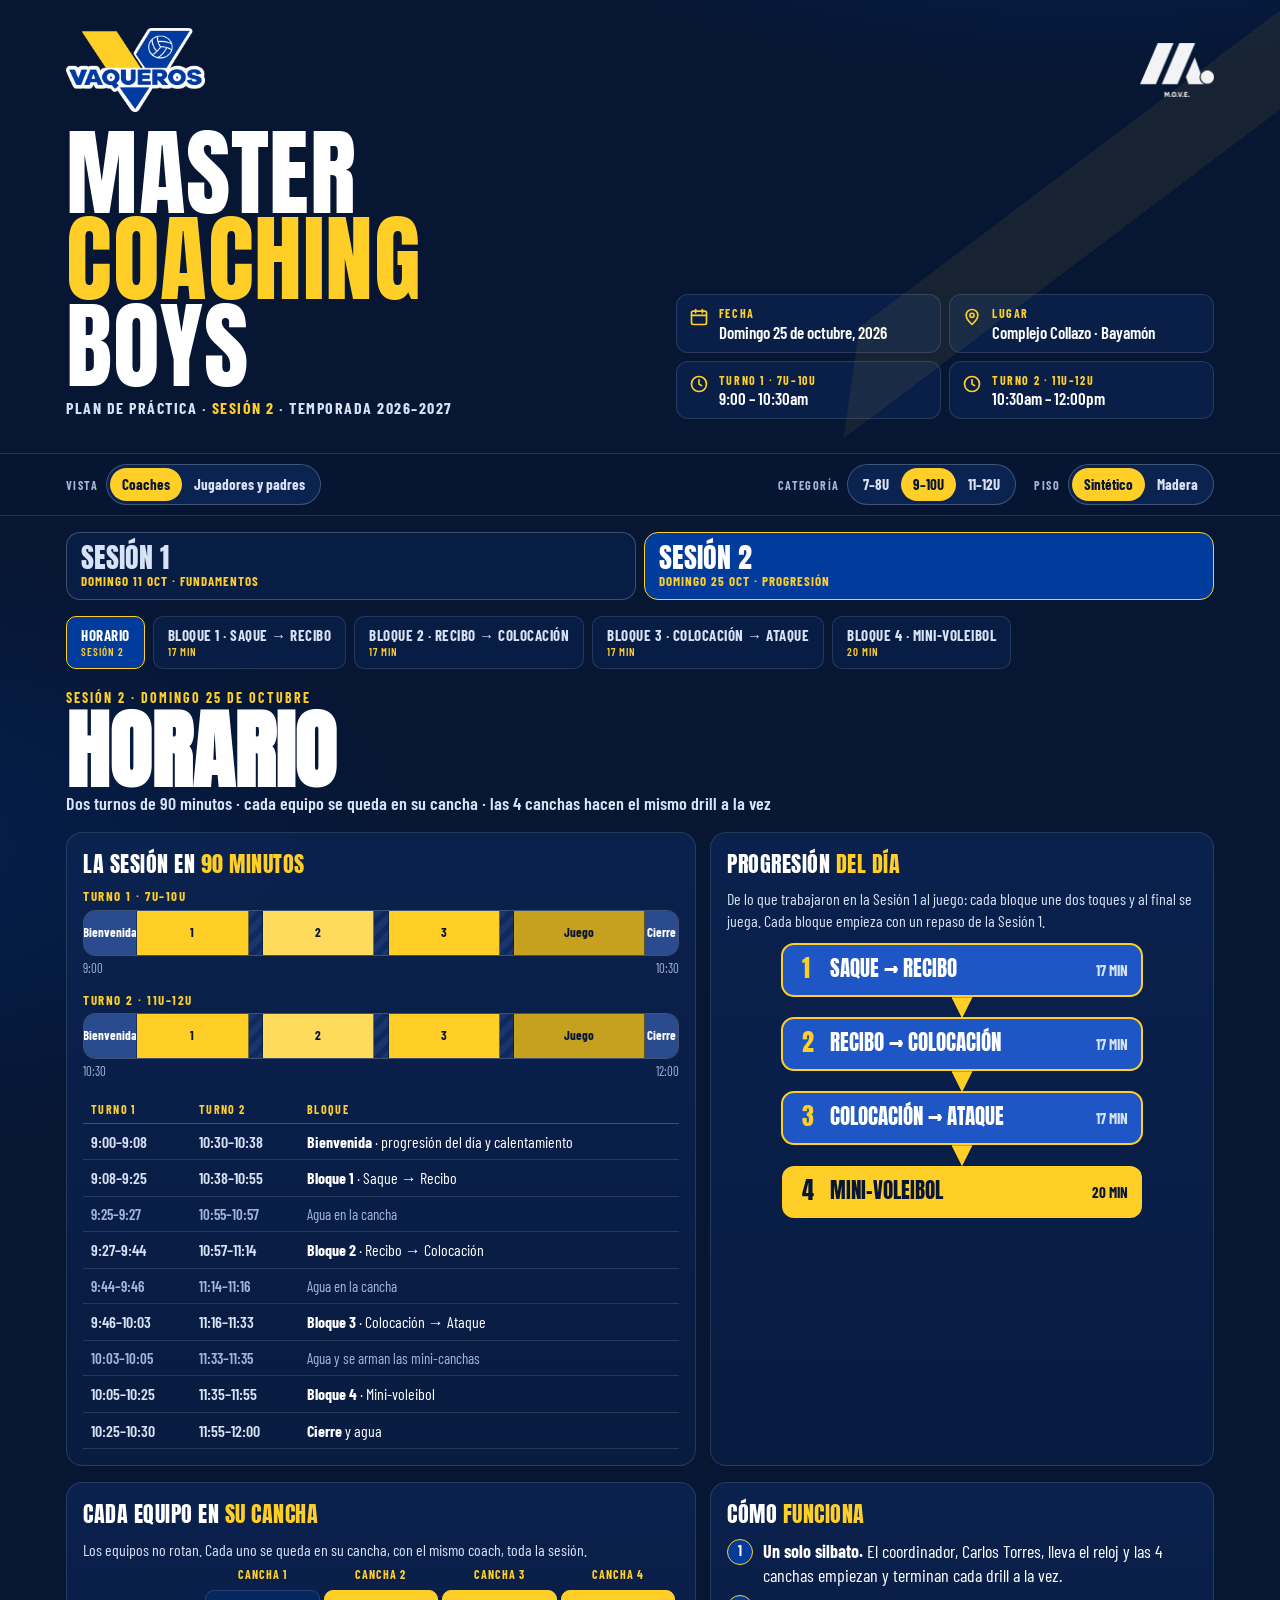
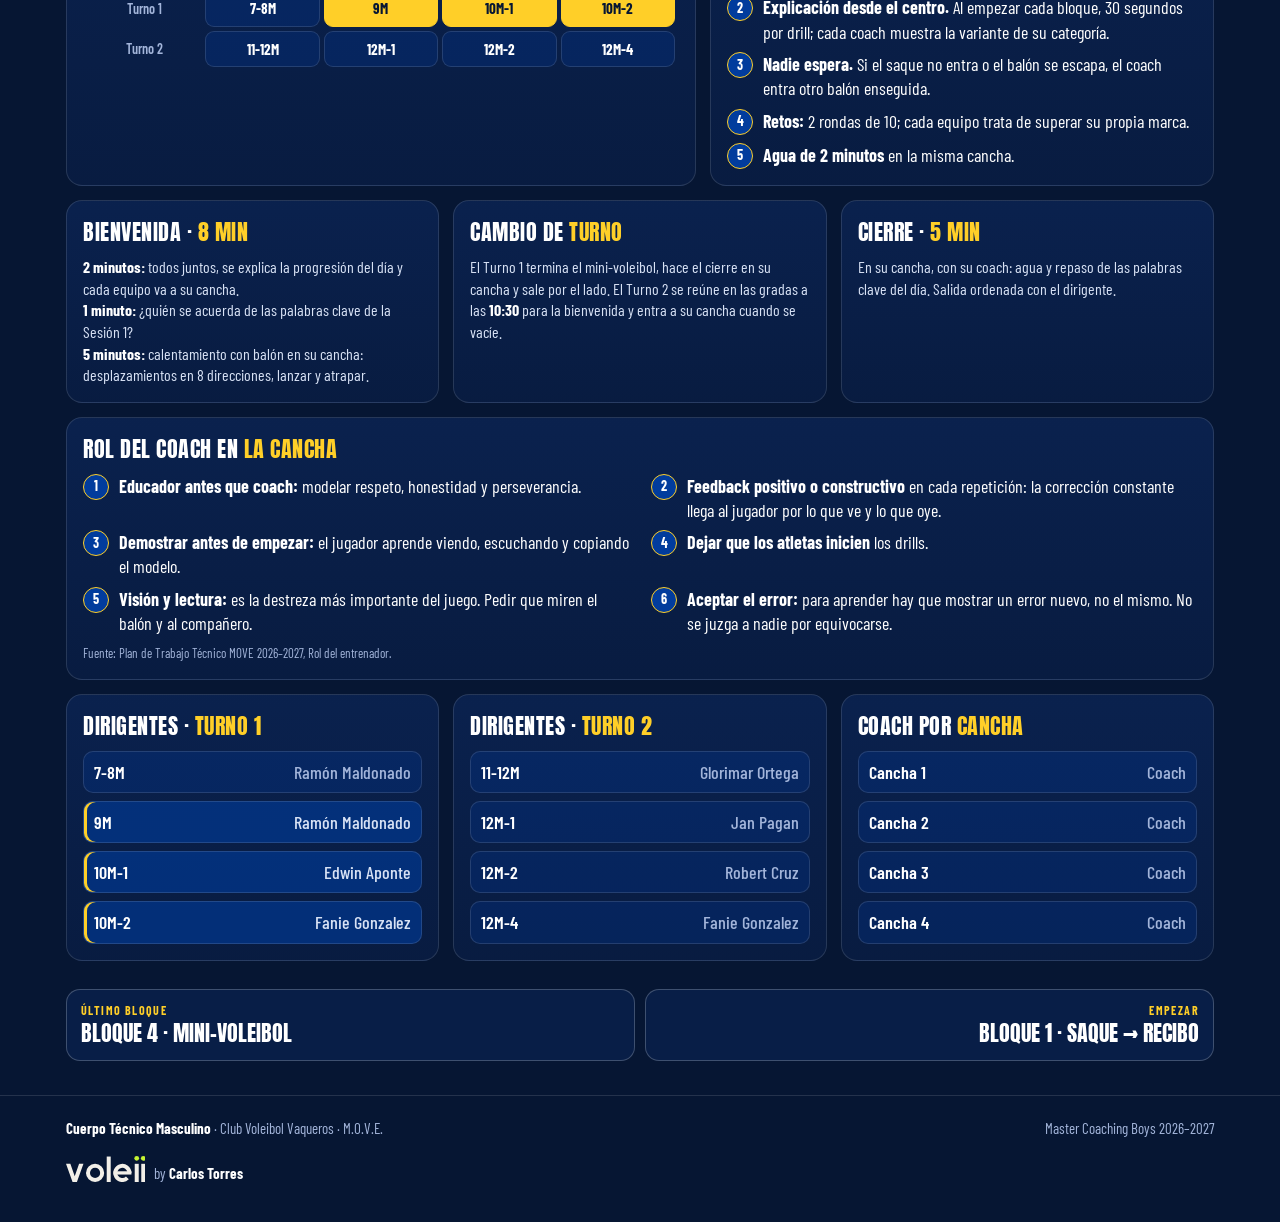
==== commit f5e165ae: "Sesión 2: piso en la barra, carrera corregida, sin parpadeo y "¡Yo!" - Piso: Sintético y Madera en l" ====
--- a/index.html
+++ b/index.html
@@ -12,6 +12,7 @@
 <link rel="preconnect" href="https://fonts.gstatic.com" crossorigin>
 <link href="https://fonts.googleapis.com/css2?family=Anton&family=Barlow+Condensed:wght@400;500;600;700&display=swap" rel="stylesheet">
 <link rel="stylesheet" href="engine/voleii-drills.css">
+<style>.dia canvas.action{display:block;width:100%;max-height:78vh;border-radius:10px}</style>
 <style>
 :root{
   --navy:#061633;
@@ -100,7 +101,7 @@
 .station{padding:18px 0 8px}
 .st-head{display:flex;flex-wrap:wrap;align-items:flex-end;justify-content:space-between;gap:12px}
 .st-kicker{font-size:14px;letter-spacing:2px;text-transform:uppercase;color:var(--gold);font-weight:700}
-.st-title{font-family:Anton, Impact, sans-serif;font-size:64px;line-height:.95;text-transform:uppercase;margin:2px 0 0}
+.st-title{font-family:Anton, Impact, 'Arial Narrow', sans-serif;font-size:64px;line-height:.95;text-transform:uppercase;margin:2px 0 0;overflow-wrap:anywhere;max-width:100%}
 .st-sub{color:var(--soft);font-weight:600;font-size:18px}
 @media (min-width:820px){.st-title{font-size:86px}}
 
@@ -162,6 +163,7 @@
 .btn.play{background:var(--gold);color:var(--navy);border-color:var(--gold);min-width:44px;justify-content:center}
 .dia input[type=range]{flex:1;min-width:60px;accent-color:#FFCF28}
 .legend{display:flex;flex-wrap:wrap;gap:6px 14px;padding:10px 12px;border-top:1px solid var(--line);font-size:14px;color:var(--soft)}
+.dia.real3d .legend{display:none}   /* en la vista 3D real los papeles se ven por la etiqueta y el uniforme */
 .legend span{display:inline-flex;align-items:center;gap:6px}
 .lg-dot{width:14px;height:14px;border-radius:50%;display:inline-block}
 .lg-p{background:var(--gold);border:2px solid var(--navy)}
@@ -308,6 +310,15 @@
 .ses a:focus-visible{outline:2px solid var(--gold);outline-offset:2px}
 @media (min-width:820px){.ses a{font-size:28px}}
 .tl .mv{background:#C6A11F;color:var(--navy)}
+
+/* ---------- Piso de la cancha (Sesión 2): en la barra fija, al lado de la categoría; en celular, en una segunda línea ---------- */
+.bar .rgt{display:flex;align-items:center;gap:8px 18px}
+.bar .bar2{display:none}
+@media (max-width:600px){
+  .bar .floorTop{display:none}
+  .bar .bar2{display:flex;padding-top:0;padding-bottom:8px}
+  .bar .bar2 .lbl{display:inline}
+}
 </style>
 </head>
 <body data-view="coach" data-age="9-10" data-ses="2">
@@ -335,15 +346,19 @@
         <button type="button" data-v="players" aria-pressed="false">Jugadores<span class="long"> y padres</span></button>
       </div>
     </div>
-    <div class="ctl">
-      <span class="lbl">Categoría</span>
-      <div class="seg" id="segAge" role="group" aria-label="Categoría">
-        <button type="button" data-a="7-8" aria-pressed="false">7–8U</button>
-        <button type="button" data-a="9-10" aria-pressed="true">9–10U</button>
-        <button type="button" data-a="11-12" aria-pressed="false">11–12U</button>
-      </div>
+    <div class="rgt">
+      <div class="ctl">
+        <span class="lbl">Categoría</span>
+        <div class="seg" id="segAge" role="group" aria-label="Categoría">
+          <button type="button" data-a="7-8" aria-pressed="false">7–8U</button>
+          <button type="button" data-a="9-10" aria-pressed="true">9–10U</button>
+          <button type="button" data-a="11-12" aria-pressed="false">11–12U</button>
+        </div>
+      </div>
+      <div class="ctl s2-only floorTop"><span class="lbl">Piso</span><div class="seg segFloor" role="group" aria-label="Piso de la cancha"><button type="button" data-f="sintetico" aria-pressed="true">Sintético</button><button type="button" data-f="madera" aria-pressed="false">Madera</button></div></div>
     </div>
   </div>
+  <div class="wrap bar2 s2-only"><div class="ctl"><span class="lbl">Piso</span><div class="seg segFloor" role="group" aria-label="Piso de la cancha"><button type="button" data-f="sintetico" aria-pressed="true">Sintético</button><button type="button" data-f="madera" aria-pressed="false">Madera</button></div></div></div>
 </div>
 <main class="wrap">
   <div class="ses" role="group" aria-label="Sesión"><a href="#horario" data-s="1">Sesión 1<small>Domingo 11 oct · Fundamentos</small></a><a href="#s2-horario" data-s="2">Sesión 2<small>Domingo 25 oct · Progresión</small></a></div>
@@ -557,9 +572,9 @@
         </div>
         <div class="info">
           <p class="org player-only"><b>Qué haces:</b> desde el fondo recibes el balón que viene del otro lado y lo mandas al target. Mira de dónde viene el balón para saber cómo ponerte.</p>
-          <ol class="steps"><li data-step="0"><span class="n">1</span><div><b>Lee al lanzador</b><p>Desde que el compañero tiene el balón, el receptor ya lo está mirando.</p></div></li><li data-step="1"><span class="n">2</span><div><b>Cara al balón</b><p>Del 1 o del 6, pie izquierdo ligeramente atrás. Del 5, pie derecho atrás.</p></div></li><li data-step="2"><span class="n">3</span><div><b>Plataforma al target</b><p>Recibe detrás del balón y lo manda al target. Pausa en el movimiento.</p></div></li><li data-step="3"><span class="n">4</span><div><b>Rota</b><p>Va al final de su fila y entra el siguiente.</p></div></li></ol>
+          <ol class="steps"><li data-step="0"><span class="n">1</span><div><b>Lee al lanzador</b><p>Desde que el compañero tiene el balón, el receptor ya lo está mirando.</p></div></li><li data-step="1"><span class="n">2</span><div><b>Cara al balón</b><p>Si recibe en el 5 (lado izquierdo), el pie izquierdo va un poco al frente. Si recibe en el 6 o en el 1, el pie derecho va un poco al frente.</p></div></li><li data-step="2"><span class="n">3</span><div><b>Plataforma al target</b><p>Recibe detrás del balón y lo manda al target. Pausa en el movimiento.</p></div></li><li data-step="3"><span class="n">4</span><div><b>Rota</b><p>Va al final de su fila y entra el siguiente.</p></div></li></ol>
           <div class="cue"><div><div class="k">Palabra clave</div><div class="w">Cara al balón, plataforma al target</div></div></div>
-          <div class="box coach-only"><h5>Corrige</h5><ul><li>Se queda de frente a la malla sin mirar de dónde viene el balón.</li><li>Pies paralelos, sin el pie de atrás según la zona.</li><li>Gira todo el cuerpo hacia el target en vez de inclinar la plataforma.</li><li>Recibe al lado derecho cuando podía llegar detrás del balón.</li></ul></div>
+          <div class="box coach-only"><h5>Corrige</h5><ul><li>Se queda de frente a la malla sin mirar de dónde viene el balón.</li><li>Pies paralelos: en el 5 va el pie izquierdo un poco al frente; en el 6 y en el 1, el derecho.</li><li>Gira todo el cuerpo hacia el target en vez de inclinar la plataforma.</li><li>Recibe al lado derecho cuando podía llegar detrás del balón.</li></ul></div>
           <div class="box coach-only"><h5>Por categoría</h5><div class="ages"><div data-age="7-8"><b>7–8U</b><span>Target al centro, zona 3, cerca de la línea de 3 metros. Lanzan con dos manos por encima de la malla.</span></div><div data-age="9-10"><b>9–10U</b><span>Target al centro, despegado 2 o 3 pies de la malla. Leer y anticipar la trayectoria.</span></div><div data-age="11-12"><b>11–12U</b><span>Target del colocador entre 2 y 3, a 2 o 3 pies de la malla. Si el grupo lo controla, el balón sale de un saque controlado.</span></div></div></div>
         </div>
       </div>
@@ -722,7 +737,7 @@
     <div class="grid2">
       <div class="card coach-only">
         <h3>Lenguaje común · <span class="g">Ataque</span></h3>
-        <ol class="keys"><li><span class="n">1</span><span><b>Carrera de 4 pasos:</b> derecho, izquierdo, derecho, izquierdo en los derechos. Los zurdos, al revés.</span></li><li><span class="n">2</span><span><b>De lento a rápido:</b> los últimos pasos son los más largos y rápidos.</span></li><li><span class="n">3</span><span><b>Brazos atrás</b> en el paso 3 y <b>arriba</b> en el salto.</span></li><li><span class="n">4</span><span><b>Golpe alto,</b> por encima del meridiano del balón.</span></li><li><span class="n">5</span><span><b>Cae en los dos pies</b> con las rodillas dobladas.</span></li></ol>
+        <ol class="keys"><li><span class="n">1</span><span><b>Carrera de 4 pasos:</b> derecho, izquierdo, derecho, izquierdo en los derechos. Los zurdos, al revés.</span></li><li><span class="n">2</span><span><b>De lento a rápido:</b> los últimos pasos son los más largos y rápidos.</span></li><li><span class="n">3</span><span><b>Brazos atrás</b> en el paso 3 y <b>arriba</b> en el salto.</span></li><li><span class="n">4</span><span><b>Golpe alto,</b> por encima del meridiano del balón.</span></li><li><span class="n">5</span><span><b>Cae en los dos pies</b> con las rodillas dobladas.</span></li><li><span class="n">6</span><span><b>Ángulo de la carrera (11–12U):</b> por el 4, los derechos arrancan por fuera de la lateral y entran en diagonal; por el 2, un poco por fuera y casi en línea. Los zurdos, al revés.</span></li></ol>
         <div class="src">Fuente: Plan de Trabajo Técnico MOVE 2026–2027, conceptos básicos de ataque y etapa 9–11U. En 7–8U el plan no tiene ataque.</div>
       </div>
       <div class="card coach-only">
@@ -778,7 +793,7 @@
           <ol class="steps"><li data-step="0"><span class="n">1</span><div><b>Pasos 1 y 2</b><p>Derecho, izquierdo en los derechos. Pasos de ritmo, más cortos.</p></div></li><li data-step="1"><span class="n">2</span><div><b>Paso 3 largo</b><p>Derecho, el paso más largo y rápido. Brazos atrás.</p></div></li><li data-step="2"><span class="n">3</span><div><b>Paso 4 y salto</b><p>El izquierdo cierra, despega con los dos pies y sube los brazos.</p></div></li><li data-step="3"><span class="n">4</span><div><b>Lanza</b><p>Armado del brazo y lanza la bola por encima de la malla, mayormente en diagonal.</p></div></li></ol>
           <div class="cue"><div><div class="k">Palabra clave</div><div class="w">Lento a rápido</div></div></div>
           <div class="box coach-only"><h5>Corrige</h5><ul><li>Empieza con el pie equivocado.</li><li>Todos los pasos iguales: los últimos deben ser más largos y rápidos.</li><li>No lleva los brazos atrás en el paso 3.</li><li>En la fila 6 pisa la línea de 3 metros al despegar.</li></ul></div>
-          <div class="box coach-only"><h5>Por categoría</h5><div class="ages"><div data-age="9-10"><b>9–10U</b><span>Mayormente diagonal.</span></div><div data-age="11-12"><b>11–12U</b><span>Diagonal y línea. El coach dice la dirección antes de salir.</span></div></div></div>
+          <div class="box coach-only"><h5>Por categoría</h5><div class="ages"><div data-age="9-10"><b>9–10U</b><span>Mayormente diagonal. Carrera corta y casi derecha, desde la línea de 3 metros.</span></div><div data-age="11-12"><b>11–12U</b><span>Diagonal y línea. El coach dice la dirección antes de salir. Carrera por el 4 por fuera, en diagonal; por el 2 un poco por fuera, casi en línea (zurdos al revés).</span></div></div></div>
         </div>
       </div>
     </article>
@@ -801,7 +816,7 @@
           <ol class="steps"><li data-step="0"><span class="n">1</span><div><b>Bola en la otra mano</b><p>Empieza con la bola en la mano no dominante.</p></div></li><li data-step="1"><span class="n">2</span><div><b>Cambio de mano</b><p>En el paso 3 los brazos bajan y la bola pasa a la mano de atacar.</p></div></li><li data-step="2"><span class="n">3</span><div><b>Brazos arriba</b><p>Paso 4 y salto con los dos brazos arriba.</p></div></li><li data-step="3"><span class="n">4</span><div><b>Lanza</b><p>Lanza la bola por encima de la malla.</p></div></li></ol>
           <div class="cue"><div><div class="k">Palabra clave</div><div class="w">Brazos abajo, brazos arriba</div></div></div>
           <div class="box coach-only"><h5>Corrige</h5><ul><li>Cambia la bola por delante del pecho en vez de bajar los brazos.</li><li>Se frena para cambiar la bola.</li><li>Lanza sin subir el brazo contrario.</li></ul></div>
-          <div class="box coach-only"><h5>Por categoría</h5><div class="ages"><div data-age="9-10"><b>9–10U</b><span>Primero caminando, luego con la carrera completa.</span></div><div data-age="11-12"><b>11–12U</b><span>Carrera completa a velocidad de juego.</span></div></div></div>
+          <div class="box coach-only"><h5>Por categoría</h5><div class="ages"><div data-age="9-10"><b>9–10U</b><span>Primero caminando, luego con la carrera completa.</span></div><div data-age="11-12"><b>11–12U</b><span>Carrera completa a velocidad de juego. Carrera por el 4 por fuera, en diagonal; por el 2 un poco por fuera, casi en línea (zurdos al revés).</span></div></div></div>
         </div>
       </div>
     </article>
@@ -847,7 +862,7 @@
           <ol class="steps"><li data-step="0"><span class="n">1</span><div><b>Lee la bola</b><p>Arranca cuando el balón sale de las manos del coach.</p></div></li><li data-step="1"><span class="n">2</span><div><b>4 pasos</b><p>Derecho, izquierdo, derecho, izquierdo, más rápido al final.</p></div></li><li data-step="2"><span class="n">3</span><div><b>Salta y ataca</b><p>El balón adelante del hombro de atacar, golpe arriba.</p></div></li><li data-step="3"><span class="n">4</span><div><b>Regresa a su fila</b><p>Y sale el siguiente de la otra fila.</p></div></li></ol>
           <div class="cue"><div><div class="k">Palabra clave</div><div class="w">Lee la bola</div></div></div>
           <div class="box coach-only"><h5>Corrige</h5><ul><li>Arranca antes de que el coach lance, o muy tarde.</li><li>Se mete debajo del balón: debe quedar adelante del hombro.</li><li>Cae hacia la malla.</li></ul></div>
-          <div class="box coach-only"><h5>Por categoría</h5><div class="ages"><div data-age="11-12"><b>11–12U</b><span>Diagonal primero; después el coach pide línea.</span></div></div></div>
+          <div class="box coach-only"><h5>Por categoría</h5><div class="ages"><div data-age="11-12"><b>11–12U</b><span>Diagonal primero; después el coach pide línea. Carrera por el 4 por fuera, en diagonal; por el 2 un poco por fuera, casi en línea (zurdos al revés).</span></div></div></div>
         </div>
       </div>
     </article>
@@ -1063,12 +1078,12 @@
     <div class="grid2">
       <div class="card coach-only">
         <h3>Lenguaje común · <span class="g">Saque y recibo</span></h3>
-        <ol class="keys"><li><span class="n">1</span><span><b>Lee al sacador</b> desde que tiene el balón.</span></li><li><span class="n">2</span><span><b>Detrás del balón</b> como primera opción. Si no llega, al lado izquierdo; como última opción, al lado derecho.</span></li><li><span class="n">3</span><span><b>Cara al balón, plataforma al target</b> según la categoría.</span></li><li><span class="n">4</span><span><b>Pausa en el movimiento</b> después del contacto.</span></li><li><span class="n">5</span><span><b>El sacador:</b> misma rutina en cada saque y adentro primero.</span></li></ol>
+        <ol class="keys"><li><span class="n">1</span><span><b>Lee al sacador</b> desde que tiene el balón.</span></li><li><span class="n">2</span><span><b>Detrás del balón</b> como primera opción. Si no llega, al lado izquierdo; como última opción, al lado derecho.</span></li><li><span class="n">3</span><span><b>Cara al balón, plataforma al target</b> según la categoría. En el 5, pie izquierdo un poco al frente; en el 6 y en el 1, el derecho.</span></li><li><span class="n">4</span><span><b>Pausa en el movimiento</b> después del contacto.</span></li><li><span class="n">5</span><span><b>El sacador:</b> misma rutina en cada saque y adentro primero.</span></li></ol>
         <div class="src">Fuente: Plan de Trabajo Técnico MOVE 2026–2027, conceptos básicos de recepción y etapas 7–8U, 9–11U y 12U.</div>
       </div>
       <div class="card coach-only">
         <h3>Material y <span class="g">organización</span></h3>
-        <p class="org"><b>Material:</b> balones para la fila de saque, un cono o aro para el target y un balón extra en la mano del coach.<br><b>Organización:</b> la fila de saque de un lado; del otro, 3 receptores en 1, 6 y 5 y un compañero en el target que atrapa. El coach se para en la línea lateral del lado que recibe.<br><b>Rotación:</b> saca → entra a recibir → target → fila de saque.<br><b>Si el saque no entra:</b> el coach lanza otro balón enseguida al receptor.</p>
+        <p class="org"><b>Material:</b> 6 a 8 balones por cancha para la fila de saque, un cono o aro para el target y un balón extra en la mano del coach.<br><b>Organización:</b> la fila de saque de un lado; del otro, 3 receptores en 1, 6 y 5 y un compañero en el target que atrapa. El coach se para del otro lado de la malla, cerca del sacador, con un balón en la mano.<br><b>Rotación:</b> el que saca entra a recibir por el 5; los receptores corren 5 → 6 → 1; el del 1 pasa al target y el del target va a la fila de saque.<br><b>Si el saque no entra:</b> el coach lanza otro balón enseguida por encima de la malla, de frente al receptor, como si fuera el saque.</p>
       </div>
       <div class="card player-only">
         <h3>Lo que vamos a <span class="g">buscar</span></h3>
@@ -1085,7 +1100,7 @@
       </div>
       
       <div class="d-grid">
-        <div class="dia" data-scene="b4">
+        <div class="dia" data-engine="action" data-scene="b4">
           <div class="stage"></div>
           
           <div class="ctrls"></div>
@@ -1093,9 +1108,9 @@
         </div>
         <div class="info">
           <p class="org player-only"><b>Qué haces:</b> desde el fondo recibes el balón que viene del otro lado y lo mandas al target. Mira de dónde viene el balón para saber cómo ponerte.</p>
-          <ol class="steps"><li data-step="0"><span class="n">1</span><div><b>Lee al lanzador</b><p>Desde que el compañero tiene el balón, el receptor ya lo está mirando.</p></div></li><li data-step="1"><span class="n">2</span><div><b>Cara al balón</b><p>Del 1 o del 6, pie izquierdo ligeramente atrás. Del 5, pie derecho atrás.</p></div></li><li data-step="2"><span class="n">3</span><div><b>Plataforma al target</b><p>Recibe detrás del balón y lo manda al target. Pausa en el movimiento.</p></div></li><li data-step="3"><span class="n">4</span><div><b>Rota</b><p>Va al final de su fila y entra el siguiente.</p></div></li></ol>
+          <ol class="steps"><li data-step="0"><span class="n">1</span><div><b>Lee al lanzador</b><p>Desde que el compañero tiene el balón, el receptor ya lo está mirando.</p></div></li><li data-step="1"><span class="n">2</span><div><b>Cara al balón</b><p>Si recibe en el 5 (lado izquierdo), el pie izquierdo va un poco al frente. Si recibe en el 6 o en el 1, el pie derecho va un poco al frente.</p></div></li><li data-step="2"><span class="n">3</span><div><b>Plataforma al target</b><p>Recibe detrás del balón y lo manda al target. Pausa en el movimiento.</p></div></li><li data-step="3"><span class="n">4</span><div><b>Rota</b><p>Va al final de su fila y entra el siguiente.</p></div></li></ol>
           <div class="cue"><div><div class="k">Palabra clave</div><div class="w">Cara al balón, plataforma al target</div></div></div>
-          <div class="box coach-only"><h5>Corrige</h5><ul><li>Se queda de frente a la malla sin mirar de dónde viene el balón.</li><li>Pies paralelos, sin el pie de atrás según la zona.</li><li>Gira todo el cuerpo hacia el target en vez de inclinar la plataforma.</li><li>Recibe al lado derecho cuando podía llegar detrás del balón.</li></ul></div>
+          <div class="box coach-only"><h5>Corrige</h5><ul><li>Se queda de frente a la malla sin mirar de dónde viene el balón.</li><li>Pies paralelos: en el 5 va el pie izquierdo un poco al frente; en el 6 y en el 1, el derecho.</li><li>Gira todo el cuerpo hacia el target en vez de inclinar la plataforma.</li><li>Recibe al lado derecho cuando podía llegar detrás del balón.</li></ul></div>
           <div class="box coach-only"><h5>Por categoría</h5><div class="ages"><div data-age="7-8"><b>7–8U</b><span>Target al centro, zona 3, cerca de la línea de 3 metros. Lanzan con dos manos por encima de la malla.</span></div><div data-age="9-10"><b>9–10U</b><span>Target al centro, despegado 2 o 3 pies de la malla. Leer y anticipar la trayectoria.</span></div><div data-age="11-12"><b>11–12U</b><span>Target del colocador entre 2 y 3, a 2 o 3 pies de la malla. Si el grupo lo controla, el balón sale de un saque controlado.</span></div></div></div>
         </div>
       </div>
@@ -1107,16 +1122,16 @@
         <div class="chips"><span class="chip t">7 min</span><span class="chip">Fila de saque</span><span class="chip">3 receptores y target</span><span class="chip">Coach con balón extra</span></div>
       </div>
       <div class="d-grid">
-        <div class="dia" data-scene="sr1">
+        <div class="dia" data-engine="action" data-scene="sr1">
           <div class="stage"></div>
           <div class="ctrls"></div>
           <div class="legend"><span><i class="lg-dot lg-p"></i>Receptor</span><span><i class="lg-dot lg-c"></i>Sacador</span><span><i class="lg-dot lg-t"></i>Target</span><span><i class="lg-dot lg-co"></i>Coach</span><span><i class="lg-pl"></i>Plataforma</span><span><i class="lg-l"></i>Trayectoria</span></div>
         </div>
         <div class="info">
-          <p class="org player-only"><b>Qué haces:</b> si te toca recibir, mira al sacador, llega detrás del balón y mándalo al target. Si te toca sacar, saca adentro desde tu distancia. Después de cada balón, rotas.</p>
-          <ol class="steps"><li data-step="0"><span class="n">1</span><div><b>Saca</b><p>El sacador saca a cualquiera de los tres receptores, desde la distancia de su categoría.</p></div></li><li data-step="1"><span class="n">2</span><div><b>Detrás del balón</b><p>El receptor lee el saque y se mueve para llegar detrás del balón.</p></div></li><li data-step="2"><span class="n">3</span><div><b>Plataforma al target</b><p>Recibe con toque de antebrazos al target y hace la pausa.</p></div></li><li data-step="3"><span class="n">4</span><div><b>El target atrapa</b><p>El compañero del target atrapa el balón sin salir del aro.</p></div></li><li data-step="4"><span class="n">5</span><div><b>Si el saque no entra</b><p>El coach lanza otro balón enseguida: el receptor nunca se queda sin balón.</p></div></li><li data-step="5"><span class="n">6</span><div><b>Rota</b><p>Saca → entra a recibir → target → fila de saque.</p></div></li></ol>
+          <p class="org player-only"><b>Qué haces:</b> si te toca recibir, mira al sacador, llega detrás del balón y mándalo al target. Si te toca sacar, saca adentro desde tu distancia. Después de cada balón, rotas: del saque entras por el 5, corres al 6 y al 1, pasas al target y vuelves a sacar.</p>
+          <ol class="steps"><li data-step="0"><span class="n">1</span><div><b>Saca</b><p>El sacador saca a cualquiera de los tres receptores, desde la distancia de su categoría.</p></div></li><li data-step="1"><span class="n">2</span><div><b>Detrás del balón</b><p>El receptor lee el saque y se mueve para llegar detrás del balón.</p></div></li><li data-step="2"><span class="n">3</span><div><b>Plataforma al target</b><p>Recibe con toque de antebrazos al target y hace la pausa. En el 5, pie izquierdo un poco al frente; en el 6 y en el 1, el derecho.</p></div></li><li data-step="3"><span class="n">4</span><div><b>El target atrapa</b><p>El compañero del target atrapa el balón sin salir del aro.</p></div></li><li data-step="4"><span class="n">5</span><div><b>Si el saque no entra</b><p>El coach lanza otro balón enseguida desde el otro lado de la malla, de frente: el receptor nunca se queda sin balón.</p></div></li><li data-step="5"><span class="n">6</span><div><b>Rota</b><p>El que saca entra por el 5; los receptores corren 5 → 6 → 1; el del 1 va al target y el del target a la fila de saque.</p></div></li></ol>
           <div class="cue"><div><div class="k">Palabra clave</div><div class="w">Detrás del balón</div></div></div>
-          <div class="box coach-only"><h5>Corrige</h5><ul><li>Espera el balón parado: tiene que moverse desde que sale el saque.</li><li>Recibe al lado derecho cuando podía llegar detrás del balón.</li><li>Balancea los brazos hacia arriba en vez de dejar la plataforma quieta.</li><li>El sacador cambia su rutina en cada saque.</li></ul></div>
+          <div class="box coach-only"><h5>Corrige</h5><ul><li>Espera el balón parado: tiene que moverse desde que sale el saque.</li><li>Recibe al lado derecho cuando podía llegar detrás del balón.</li><li>Pone al frente el pie equivocado: en el 5 va el izquierdo al frente; en el 6 y en el 1, el derecho.</li><li>Balancea los brazos hacia arriba en vez de dejar la plataforma quieta.</li><li>El sacador cambia su rutina en cada saque.</li></ul></div>
           <div class="box coach-only"><h5>Por categoría</h5><div class="ages"><div data-age="7-8"><b>7–8U</b><span>Saque por abajo desde 10–15 pies, con los receptores más adelante. Target en zona 3, cerca de la línea de 3 metros.</span></div><div data-age="9-10"><b>9–10U</b><span>Saque desde 20 pies, por arriba si lo domina. Target al centro, a 2–3 pies de la malla.</span></div><div data-age="11-12"><b>11–12U</b><span>Saque por arriba desde 25–30 pies. Target del colocador, entre 2 y 3.</span></div></div></div>
         </div>
       </div>
@@ -1128,7 +1143,7 @@
         <div class="chips"><span class="chip t">5 min</span><span class="chip">Reto</span><span class="chip">2 rondas de 10</span><span class="chip">Misma organización</span></div>
       </div>
       <div class="d-grid">
-        <div class="dia" data-scene="sr2">
+        <div class="dia" data-engine="action" data-scene="sr2">
           <div class="stage"></div>
           <div class="ctrls"></div>
           <div class="legend"><span><i class="lg-dot lg-p"></i>Receptor</span><span><i class="lg-dot lg-c"></i>Sacador</span><span><i class="lg-dot lg-t"></i>Target</span><span><i class="lg-dot lg-co"></i>Coach</span><span><i class="lg-pl"></i>Plataforma</span><span><i class="lg-l"></i>Trayectoria</span></div>
@@ -1166,12 +1181,12 @@
     <div class="grid2">
       <div class="card coach-only">
         <h3>Lenguaje común · <span class="g">Recibo y colocación</span></h3>
-        <ol class="keys"><li><span class="n">1</span><span><b>Llega antes:</b> el colocador llega debajo del balón antes que el balón.</span></li><li><span class="n">2</span><span><b>Hombros al target</b> (la zona 4) antes de tocar.</span></li><li><span class="n">3</span><span><b>Target de la colocación:</b> 3 pies despegado de la malla y 3 pies dentro de la antena.</span></li><li><span class="n">4</span><span><b>Pausa en el movimiento</b> después del toque.</span></li><li><span class="n">5</span><span><b>Colocación atrás</b> (11–12U): por encima del hombro, no de la cabeza.</span></li></ol>
+        <ol class="keys"><li><span class="n">1</span><span><b>Llega antes:</b> el colocador sale desde la zona 1, cerca del centro, y llega debajo del balón antes que el balón.</span></li><li><span class="n">2</span><span><b>Hombros al target</b> (la zona 4) antes de tocar.</span></li><li><span class="n">3</span><span><b>Target de la colocación:</b> 3 pies despegado de la malla y 3 pies dentro de la antena.</span></li><li><span class="n">4</span><span><b>Pausa en el movimiento</b> después del toque.</span></li><li><span class="n">5</span><span><b>Colocación atrás</b> (11–12U): por encima del hombro, no de la cabeza.</span></li></ol>
         <div class="src">Fuente: Plan de Trabajo Técnico MOVE 2026–2027, conceptos básicos de colocación y etapas 7–8U y 9–11U.</div>
       </div>
       <div class="card coach-only">
         <h3>Material y <span class="g">organización</span></h3>
-        <p class="org"><b>Material:</b> balones para el coach, un aro en el target del colocador y un aro en la zona 4 (y otro en la zona 2 en 11–12U).<br><b>Organización:</b> fila de recibo en la zona 6, colocador en el target y un compañero en la zona 4 que atrapa.<br><b>Coach:</b> en 7–8U lanza desde nuestro lado; en 9–12U, desde el otro lado de la malla.<br><b>Rotación:</b> recibe → coloca → atrapa en 4 → fila.</p>
+        <p class="org"><b>Material:</b> 6 a 8 balones por cancha para el coach, un aro en el target del colocador y un aro en la zona 4 (y otro en la zona 2 en 11–12U).<br><b>Organización:</b> fila de recibo en la zona 6, colocador que sale desde la zona 1 (cerca del centro) hacia el target y un compañero en la zona 4 que atrapa.<br><b>Coach:</b> siempre de frente al receptor: en 7–8U desde nuestro lado, cerca de la zona 2; en 9–12U, desde el otro lado de la malla.<br><b>Rotación:</b> recibe → sale a colocar desde la zona 1 → atrapa en 4 → fila.</p>
       </div>
       <div class="card player-only">
         <h3>Lo que vamos a <span class="g">buscar</span></h3>
@@ -1188,7 +1203,7 @@
       </div>
       
       <div class="d-grid">
-        <div class="dia" data-scene="v1">
+        <div class="dia" data-engine="action" data-scene="v1">
           <div class="stage"></div>
 
           <div class="ctrls"></div>
@@ -1210,17 +1225,17 @@
         <div class="chips"><span class="chip t">7 min</span><span class="chip">Fila de recibo</span><span class="chip">Colocador y compañero en 4</span><span class="chip">Con malla</span></div>
       </div>
       <div class="d-grid">
-        <div class="dia" data-scene="rc1">
+        <div class="dia" data-engine="action" data-scene="rc1">
           <div class="stage"></div>
           <div class="ctrls"></div>
           <div class="legend"><span><i class="lg-dot lg-p"></i>Receptor y colocador</span><span><i class="lg-dot lg-c"></i>Compañero que atrapa</span><span><i class="lg-dot lg-co"></i>Coach</span><span><i class="lg-dot lg-t"></i>Target y aros</span><span><i class="lg-pl"></i>Plataforma</span><span><i class="lg-h"></i>Manos de voleo</span><span><i class="lg-l"></i>Trayectoria</span></div>
         </div>
         <div class="info">
-          <p class="org player-only"><b>Qué haces:</b> el coach lanza, recibes con toque de antebrazos al colocador y el colocador volea alto a la zona 4, donde un compañero atrapa. Después rotas: recibe, coloca, atrapa y a la fila.</p>
-          <ol class="steps"><li data-step="0"><span class="n">1</span><div><b>Lanza el coach</b><p><span data-agev="7-8">Corto y suave, desde nuestro lado.</span><span data-agev="9-10 11-12">Por encima de la malla, desde el otro lado.</span></p></div></li><li data-step="1"><span class="n">2</span><div><b>Recibe al colocador</b><p>Toque de antebrazos al target del colocador, con pausa.</p></div></li><li data-step="2"><span class="n">3</span><div><b>Llega antes y coloca</b><p>El colocador llega debajo del balón antes que el balón, cuadra los hombros a la zona 4 y volea alto.<span data-agev="7-8"> Se vale atrapar y volear.</span></p></div></li><li data-step="3"><span class="n">4</span><div><b>Atrapa en 4</b><p>El compañero atrapa el balón en el aro de la zona 4.<span data-agev="11-12"> Cada 4 balones, la colocación va atrás, a la zona 2.</span></p></div></li><li data-step="4"><span class="n">5</span><div><b>Rota</b><p>Recibe → coloca → atrapa en 4 → fila.</p></div></li></ol>
+          <p class="org player-only"><b>Qué haces:</b> el coach lanza, recibes con toque de antebrazos al colocador y el colocador volea alto a la zona 4, donde un compañero atrapa. Después rotas: recibe, sale a colocar desde la zona 1, atrapa y a la fila.</p>
+          <ol class="steps"><li data-step="0"><span class="n">1</span><div><b>Lanza el coach</b><p><span data-agev="7-8">Corto y suave, desde nuestro lado.</span><span data-agev="9-10 11-12">Por encima de la malla, desde el otro lado.</span></p></div></li><li data-step="1"><span class="n">2</span><div><b>Recibe al colocador</b><p>Toque de antebrazos al target del colocador, con pausa.</p></div></li><li data-step="2"><span class="n">3</span><div><b>Llega antes y coloca</b><p>El colocador sale desde la zona 1, llega debajo del balón antes que el balón, cuadra los hombros a la zona 4 y volea alto.<span data-agev="7-8"> Se vale atrapar y volear.</span></p></div></li><li data-step="3"><span class="n">4</span><div><b>Atrapa en 4</b><p>El compañero atrapa el balón en el aro de la zona 4.<span data-agev="11-12"> Cada 4 balones, la colocación va atrás, a la zona 2.</span></p></div></li><li data-step="4"><span class="n">5</span><div><b>Rota</b><p>Recibe → coloca → atrapa en 4 → fila.</p></div></li></ol>
           <div class="cue"><div><div class="k">Palabra clave</div><div class="w">Llega antes</div></div></div>
-          <div class="box coach-only"><h5>Corrige</h5><ul><li>El colocador espera quieto en el target y llega tarde: se mueve desde que sale el recibo.</li><li>Volea con los hombros hacia la malla en vez de hacia la zona 4.</li><li>La colocación sale baja o pegada a la malla.</li><li>El receptor manda el balón a la malla y no al target.</li></ul></div>
-          <div class="box coach-only"><h5>Por categoría</h5><div class="ages"><div data-age="7-8"><b>7–8U</b><span>El coach lanza corto y suave desde nuestro lado. El colocador puede atrapar y volear, como en la Sesión 1. Target del colocador en zona 3.</span></div><div data-age="9-10"><b>9–10U</b><span>El coach lanza por encima de la malla. Colocación al 4, más alta que la malla. Target del colocador al centro.</span></div><div data-age="11-12"><b>11–12U</b><span>Cada 4 balones cambia: 4 adelante al 4 y 4 atrás al 2, por encima del hombro y no de la cabeza. Target entre 2 y 3.</span></div></div></div>
+          <div class="box coach-only"><h5>Corrige</h5><ul><li>El colocador sale tarde desde la zona 1 y llega después que el balón: arranca cuando lanza el coach.</li><li>Volea con los hombros hacia la malla en vez de hacia la zona 4.</li><li>La colocación sale baja o pegada a la malla.</li><li>El receptor manda el balón a la malla y no al target.</li></ul></div>
+          <div class="box coach-only"><h5>Por categoría</h5><div class="ages"><div data-age="7-8"><b>7–8U</b><span>El coach lanza corto y suave desde nuestro lado, de frente al receptor. El colocador puede atrapar y volear, como en la Sesión 1. Target del colocador en zona 3.</span></div><div data-age="9-10"><b>9–10U</b><span>El coach lanza por encima de la malla. Colocación al 4, más alta que la malla. Target del colocador al centro.</span></div><div data-age="11-12"><b>11–12U</b><span>Cada 4 balones cambia: 4 adelante al 4 y 4 atrás al 2, por encima del hombro y no de la cabeza. Target entre 2 y 3.</span></div></div></div>
         </div>
       </div>
     </article>
@@ -1231,7 +1246,7 @@
         <div class="chips"><span class="chip t">5 min</span><span class="chip">Reto</span><span class="chip">2 rondas de 10</span><span class="chip">Misma organización</span></div>
       </div>
       <div class="d-grid">
-        <div class="dia" data-scene="rc2">
+        <div class="dia" data-engine="action" data-scene="rc2">
           <div class="stage"></div>
           <div class="ctrls"></div>
           <div class="legend"><span><i class="lg-dot lg-p"></i>Receptor y colocador</span><span><i class="lg-dot lg-c"></i>Compañero que atrapa</span><span><i class="lg-dot lg-co"></i>Coach</span><span><i class="lg-dot lg-t"></i>Target y aros</span><span><i class="lg-pl"></i>Plataforma</span><span><i class="lg-h"></i>Manos de voleo</span><span><i class="lg-l"></i>Trayectoria</span></div>
@@ -1269,12 +1284,12 @@
     <div class="grid2">
       <div class="card coach-only">
         <h3>Lenguaje común · <span class="g">Ataque</span></h3>
-        <ol class="keys"><li><span class="n">1</span><span><b>Espera y arranca:</b> la carrera empieza cuando el balón sale de las manos del que lanza o coloca.</span></li><li><span class="n">2</span><span><b>Carrera de 4 pasos</b> de lento a rápido: derecho, izquierdo, derecho, izquierdo en los derechos.</span></li><li><span class="n">3</span><span><b>Brazos atrás</b> en el paso 3 y <b>arriba</b> en el salto.</span></li><li><span class="n">4</span><span><b>Golpe alto,</b> por encima del meridiano del balón.</span></li><li><span class="n">5</span><span><b>Cae en los dos pies</b> con las rodillas dobladas.</span></li></ol>
+        <ol class="keys"><li><span class="n">1</span><span><b>Espera y arranca:</b> la carrera empieza cuando el balón sale de las manos del que lanza o coloca.</span></li><li><span class="n">2</span><span><b>Carrera de 4 pasos</b> de lento a rápido. Derechos: derecho, izquierdo, derecho, izquierdo. Zurdos: izquierdo, derecho, izquierdo, derecho.</span></li><li><span class="n">3</span><span><b>Brazos atrás</b> en el paso 3 y <b>arriba</b> en el salto.</span></li><li><span class="n">4</span><span><b>Golpe alto,</b> por encima del meridiano del balón.</span></li><li><span class="n">5</span><span><b>Cae en los dos pies</b> con las rodillas dobladas.</span></li><li><span class="n">6</span><span><b>Ángulo de la carrera (11–12U):</b> por el 4, los derechos arrancan por fuera de la lateral y entran en diagonal; por el 2, un poco por fuera y casi en línea. Los zurdos, al revés.</span></li></ol>
         <div class="src">Fuente: Plan de Trabajo Técnico MOVE 2026–2027, conceptos básicos de ataque y etapa 9–11U. En 7–8U el plan no tiene ataque; sí trabaja saltar con dos pies y lanzar y atrapar en movimiento.</div>
       </div>
       <div class="card coach-only">
         <h3>Material y <span class="g">organización</span></h3>
-        <p class="org"><b>Material:</b> balones, conos para las filas y para marcar la zona diagonal en CA2; en 7–8U, 2 aros por fila y bolas de tenis.<br><b>Filas:</b> 4 y 2. Esta sesión no lleva fila 6: el foco es el tiempo con la colocación.<br><b>Coach:</b> en 7–10U lanza desde la zona 3; en 11–12U le lanza al colocador, que está entre 2 y 3.<br><b>Balones:</b> se recogen al final de cada ronda; ese es el descanso entre saltos.</p>
+        <p class="org"><b>Material:</b> balones, conos para las filas y para marcar la zona diagonal en CA2; en 7–8U, 2 aros por fila y bolas de tenis.<br><b>Filas:</b> 4 y 2, con la salida cerca de la línea de 3 metros. Esta sesión no lleva fila 6: el foco es el tiempo con la colocación. En 11–12U, la fila del 4 espera por fuera de la lateral y la del 2, un poco por fuera.<br><b>Coach:</b> en 7–10U lanza desde la zona 3; en 11–12U le lanza al colocador, que sale desde la zona 1 hacia el target entre 2 y 3.<br><b>Balones:</b> se recogen al final de cada ronda; ese es el descanso entre saltos.</p>
       </div>
       <div class="card player-only">
         <h3>Lo que vamos a <span class="g">buscar</span></h3>
@@ -1287,11 +1302,11 @@
       <div class="d-head">
         <span class="code">A0</span>
         <h3 class="d-name">Pasos y lanza</h3>
-        <div class="chips"><span class="chip t" data-agev="7-8">3 min</span><span class="chip">Repaso de la Sesión 1</span><span class="chip">2 aros por fila</span><span class="chip">Bola de tenis</span></div>
+        <div class="chips"><span class="chip t" data-agev="7-8">3 min</span><span class="chip">Repaso de la Sesión 1</span><span class="chip">Filas en 4 y 2</span><span class="chip">2 aros por fila</span><span class="chip">Bola de tenis</span></div>
       </div>
       <div class="na"><span><b>Solo para 7–8U.</b> Las demás categorías empiezan en A1.</span></div>
       <div class="d-grid">
-        <div class="dia" data-scene="a0">
+        <div class="dia" data-engine="action" data-scene="a0">
           <div class="stage"></div>
           
           <div class="ctrls"></div>
@@ -1302,7 +1317,7 @@
           <ol class="steps"><li data-step="0"><span class="n">1</span><div><b>Pie derecho al primer aro</b><p>Paso firme dentro del aro.</p></div></li><li data-step="1"><span class="n">2</span><div><b>Dos pies en el segundo aro</b><p>Cierra con el izquierdo y cae con los dos pies, con balance.</p></div></li><li data-step="2"><span class="n">3</span><div><b>Lanza por encima de la malla</b><p>Brazo arriba y mirando la malla, sin saltar.</p></div></li><li data-step="3"><span class="n">4</span><div><b>Regresa a la fila</b><p>Repaso rápido de la Sesión 1: ritmo de los pasos y balance al caer.</p></div></li></ol>
           <div class="cue"><div><div class="k">Palabra clave</div><div class="w">Dos pies, balance</div></div></div>
           <div class="box coach-only"><h5>Corrige</h5><ul><li>Cae en un pie o pierde el balance.</li><li>Mira el piso en vez de la malla al lanzar.</li><li>Lanza con el brazo bajo, por el lado.</li></ul></div>
-          <div class="box coach-only"><h5>Por categoría</h5><div class="ages"><div data-age="7-8"><b>7–8U</b><span>Solo 7–8U. Los zurdos pisan el primer aro con el pie izquierdo.</span></div></div></div>
+          <div class="box coach-only"><h5>Por categoría</h5><div class="ages"><div data-age="7-8"><b>7–8U</b><span>Solo 7–8U. Derechos pisan el primer aro con el pie derecho; zurdos, con el izquierdo.</span></div></div></div>
         </div>
       </div>
     </article>
@@ -1310,22 +1325,22 @@
       <div class="d-head">
         <span class="code">A1</span>
         <h3 class="d-name">Lanza sobre la malla</h3>
-        <div class="chips"><span class="chip t" data-agev="9-10 11-12">3 min</span><span class="chip">Repaso de la Sesión 1</span><span class="chip">Filas en 4, 2 y 6</span><span class="chip">Bola de tenis</span></div>
+        <div class="chips"><span class="chip t" data-agev="9-10 11-12">3 min</span><span class="chip">Repaso de la Sesión 1</span><span class="chip">Filas en 4 y 2</span><span class="chip">Bola de tenis</span></div>
       </div>
       <div class="na"><span><b>7–8U no ataca.</b> Hace A0 · Pasos y lanza.</span></div>
       <div class="d-grid">
-        <div class="dia" data-scene="a1">
+        <div class="dia" data-engine="action" data-scene="a1s2">
           <div class="stage"></div>
           <div class="inset"><div class="k">Carrera de 4 pasos · vista lateral</div><svg class="side" viewBox="0 0 420 206" role="img" aria-label="Carrera de 4 pasos vista de lado: pasos derecho, izquierdo, derecho, izquierdo, salto y armado"></svg></div>
           <div class="ctrls"></div>
           <div class="legend"><span><i class="lg-dot lg-p"></i>Jugador</span><span><i class="lg-fd"></i>Pie derecho</span><span><i class="lg-fi"></i>Pie izquierdo</span><span><i class="lg-dot lg-tb"></i>Bola de tenis</span><span><i class="lg-l"></i>Trayectoria</span></div>
         </div>
         <div class="info">
-          <p class="org player-only"><b>Qué haces:</b> haces la carrera de 4 pasos y lanzas la bola de tenis por encima de la malla, como si fuera un ataque. La fila de la zona 6 despega detrás de la línea de 3 metros.</p>
+          <p class="org player-only"><b>Qué haces:</b> haces la carrera de 4 pasos y lanzas la bola de tenis por encima de la malla, como si fuera un ataque. Hoy solo hay filas en 4 y 2, las mismas del resto del bloque.</p>
           <ol class="steps"><li data-step="0"><span class="n">1</span><div><b>Pasos 1 y 2</b><p>Derecho, izquierdo en los derechos. Pasos de ritmo, más cortos.</p></div></li><li data-step="1"><span class="n">2</span><div><b>Paso 3 largo</b><p>Derecho, el paso más largo y rápido. Brazos atrás.</p></div></li><li data-step="2"><span class="n">3</span><div><b>Paso 4 y salto</b><p>El izquierdo cierra, despega con los dos pies y sube los brazos.</p></div></li><li data-step="3"><span class="n">4</span><div><b>Lanza</b><p>Armado del brazo y lanza la bola por encima de la malla, mayormente en diagonal.</p></div></li></ol>
           <div class="cue"><div><div class="k">Palabra clave</div><div class="w">Lento a rápido</div></div></div>
-          <div class="box coach-only"><h5>Corrige</h5><ul><li>Empieza con el pie equivocado.</li><li>Todos los pasos iguales: los últimos deben ser más largos y rápidos.</li><li>No lleva los brazos atrás en el paso 3.</li><li>En la fila 6 pisa la línea de 3 metros al despegar.</li></ul></div>
-          <div class="box coach-only"><h5>Por categoría</h5><div class="ages"><div data-age="9-10"><b>9–10U</b><span>Mayormente diagonal.</span></div><div data-age="11-12"><b>11–12U</b><span>Diagonal y línea. El coach dice la dirección antes de salir.</span></div></div></div>
+          <div class="box coach-only"><h5>Corrige</h5><ul><li>Empieza con el pie equivocado.</li><li>Todos los pasos iguales: los últimos deben ser más largos y rápidos.</li><li>No lleva los brazos atrás en el paso 3.</li></ul></div>
+          <div class="box coach-only"><h5>Por categoría</h5><div class="ages"><div data-age="9-10"><b>9–10U</b><span>Mayormente diagonal. Carrera corta y casi derecha, desde la línea de 3 metros.</span></div><div data-age="11-12"><b>11–12U</b><span>Diagonal y línea. El coach dice la dirección antes de salir. Carrera por el 4 por fuera, en diagonal; por el 2 un poco por fuera, casi en línea (zurdos al revés).</span></div><div><b>Carrera</b><span>Derechos: derecho, izquierdo, derecho, izquierdo. Zurdos: izquierdo, derecho, izquierdo, derecho.</span></div></div></div>
         </div>
       </div>
     </article>
@@ -1336,17 +1351,17 @@
         <div class="chips"><span class="chip t">7 min</span><span class="chip t" data-agev="7-8">7–8U: Atrapa arriba</span><span class="chip">Filas en 4 y 2</span><span class="chip" data-agev="7-8 9-10">Coach en 3</span><span class="chip" data-agev="11-12">Colocador entre 2 y 3</span></div>
       </div>
       <div class="d-grid">
-        <div class="dia" data-scene="ca1">
+        <div class="dia" data-engine="action" data-scene="ca1">
           <div class="stage"></div>
           <div class="ctrls"></div>
           <div class="legend"><span data-agev="7-8 9-10"><i class="lg-dot lg-p"></i>Atacante</span><span data-agev="11-12"><i class="lg-dot lg-p"></i>Atacante y colocador</span><span><i class="lg-dot lg-co"></i>Coach</span><span data-agev="7-8"><i class="lg-dot lg-t"></i>Aros</span><span><i class="lg-fd"></i>Pie derecho</span><span><i class="lg-fi"></i>Pie izquierdo</span><span><i class="lg-l"></i>Trayectoria</span></div>
         </div>
         <div class="info">
           <p class="org player-only" data-agev="7-8"><b>Qué haces:</b> el coach lanza alto. Esperas, das los dos últimos pasos, saltas con los dos pies y atrapas el balón arriba. Caes con balance y lo tiras con las dos manos por encima de la malla.</p><p class="org player-only" data-agev="9-10"><b>Qué haces:</b> el coach lanza alto. Arrancas cuando sale el balón, haces la carrera de 4 pasos y atacas en diagonal.</p><p class="org player-only" data-agev="11-12"><b>Qué haces:</b> el coach le lanza al colocador y el colocador te coloca. Arrancas cuando sale la colocación, haces la carrera de 4 pasos y atacas en diagonal.</p>
-          <ol class="steps"><li data-step="0"><span class="n">1</span><div><b>Sale el balón</b><p><span data-agev="7-8 9-10">El coach lanza alto desde la zona 3.</span><span data-agev="11-12">El coach le lanza al colocador, que coloca al 4 o atrás al 2.</span></p></div></li><li data-step="1"><span class="n">2</span><div><b>Espera y arranca</b><p><span data-agev="7-8">Cuando el balón sale de las manos del coach: pie derecho al primer aro y los dos pies en el segundo.</span><span data-agev="9-10 11-12">Cuando el balón sale, carrera de 4 pasos de lento a rápido.</span></p></div></li><li data-step="2"><span class="n">3</span><div><b><span data-agev="7-8">Salta y atrapa arriba</span><span data-agev="9-10 11-12">Ataca en diagonal</span></b><p><span data-agev="7-8">Despega con los dos pies y atrapa el balón en el punto más alto.</span><span data-agev="9-10 11-12">Golpe alto, por encima del balón, a la diagonal. Sin tip.</span></p></div></li><li data-step="3"><span class="n">4</span><div><b><span data-agev="7-8">Lanza sobre la malla</span><span data-agev="9-10 11-12">Regresa a la fila</span></b><p><span data-agev="7-8">Cae en balance y tira el balón con las dos manos por encima de la malla. Regresa a la fila.</span><span data-agev="9-10 11-12">Cae en los dos pies y regresa por fuera a la fila.</span></p></div></li></ol>
+          <ol class="steps"><li data-step="0"><span class="n">1</span><div><b>Sale el balón</b><p><span data-agev="7-8 9-10">El coach lanza alto desde la zona 3.</span><span data-agev="11-12">El coach le lanza al colocador, que sale desde la zona 1 y coloca al 4 o atrás al 2.</span></p></div></li><li data-step="1"><span class="n">2</span><div><b>Espera y arranca</b><p><span data-agev="7-8">Cuando el balón sale de las manos del coach: pie derecho al primer aro y los dos pies en el segundo.</span><span data-agev="9-10 11-12">Cuando el balón sale, carrera de 4 pasos de lento a rápido.</span></p></div></li><li data-step="2"><span class="n">3</span><div><b><span data-agev="7-8">Salta y atrapa arriba</span><span data-agev="9-10 11-12">Ataca en diagonal</span></b><p><span data-agev="7-8">Despega con los dos pies y atrapa el balón en el punto más alto.</span><span data-agev="9-10 11-12">Golpe alto, por encima del balón, a la diagonal. Sin tip.</span></p></div></li><li data-step="3"><span class="n">4</span><div><b><span data-agev="7-8">Lanza sobre la malla</span><span data-agev="9-10 11-12">Regresa a la fila</span></b><p><span data-agev="7-8">Cae en balance y tira el balón con las dos manos por encima de la malla. Regresa a la fila.</span><span data-agev="9-10 11-12">Cae en los dos pies y regresa por fuera a la fila.</span></p></div></li></ol>
           <div class="cue"><div><div class="k">Palabra clave</div><div class="w">Espera y arranca</div></div></div>
-          <div class="box coach-only"><h5>Corrige</h5><ul><li>Arranca antes de que salga el balón y se pasa por debajo de él.</li><li>Se para debajo del balón y salta sin carrera.</li><li>Cae en un pie o pierde el balance.</li><li>Golpea el balón de frente, sin llevar el brazo arriba.</li></ul></div>
-          <div class="box coach-only"><h5>Por categoría</h5><div class="ages"><div data-age="7-8"><b>7–8U</b><span>Atrapa arriba: dos últimos pasos con aros, salto con dos pies y atrapada. Todavía sin golpear el balón: el plan MOVE no tiene ataque en 7–8U.</span></div><div data-age="9-10"><b>9–10U</b><span>El coach lanza alto desde la zona 3. Ataque mayormente diagonal, sin tip.</span></div><div data-age="11-12"><b>11–12U</b><span>Coloca un jugador desde el target entre 2 y 3: adelante al 4 y, cada 4 balones, atrás al 2. El colocador cambia cada 5 balones.</span></div></div></div>
+          <div class="box coach-only"><h5>Corrige</h5><ul><li>Arranca antes de que salga el balón y se pasa por debajo de él.</li><li>Se para debajo del balón y salta sin carrera.</li><li>Cae en un pie o pierde el balance.</li><li>Golpea el balón de frente, sin llevar el brazo arriba.</li><li>11–12U: arranca por dentro de la cancha en el 4; la carrera empieza por fuera de la lateral.</li></ul></div>
+          <div class="box coach-only"><h5>Por categoría</h5><div class="ages"><div data-age="7-8"><b>7–8U</b><span>Atrapa arriba: dos últimos pasos con aros, salto con dos pies y atrapada. Todavía sin golpear el balón: el plan MOVE no tiene ataque en 7–8U. Derechos pisan el primer aro con el pie derecho; zurdos, con el izquierdo.</span></div><div data-age="9-10"><b>9–10U</b><span>El coach lanza alto desde la zona 3. Ataque mayormente diagonal, sin tip. Carrera corta y casi derecha, desde la línea de 3 metros.</span></div><div data-age="11-12"><b>11–12U</b><span>Coloca un jugador que sale desde la zona 1 hacia el target entre 2 y 3: adelante al 4 y, cada 4 balones, atrás al 2. El colocador cambia cada 4 balones, cuando la colocación vuelve al 4. Carrera por el 4 por fuera, en diagonal; por el 2 un poco por fuera, casi en línea (zurdos al revés).</span></div><div><b>Carrera</b><span>Derechos: derecho, izquierdo, derecho, izquierdo. Zurdos: izquierdo, derecho, izquierdo, derecho.</span></div></div></div>
         </div>
       </div>
     </article>
@@ -1357,7 +1372,7 @@
         <div class="chips"><span class="chip t">5 min</span><span class="chip t" data-agev="7-8">7–8U: Salta y lanza</span><span class="chip">Reto</span><span class="chip">2 rondas de 10</span><span class="chip">Zona marcada con conos</span></div>
       </div>
       <div class="d-grid">
-        <div class="dia" data-scene="ca2">
+        <div class="dia" data-engine="action" data-scene="ca2">
           <div class="stage"></div>
           <div class="ctrls"></div>
           <div class="legend"><span data-agev="7-8 9-10"><i class="lg-dot lg-p"></i>Atacante</span><span data-agev="11-12"><i class="lg-dot lg-p"></i>Atacante y colocador</span><span data-agev="9-10 11-12"><i class="lg-dot lg-co"></i>Coach</span><span data-agev="7-8"><i class="lg-dot lg-t"></i>Aros</span><span data-agev="7-8"><i class="lg-dot lg-tb"></i>Bola de tenis</span><span><i class="lg-fd"></i>Pie derecho</span><span><i class="lg-fi"></i>Pie izquierdo</span><span><i class="lg-l"></i>Trayectoria</span></div>
@@ -1367,7 +1382,7 @@
           <ol class="steps"><li data-step="0"><span class="n">1</span><div><b><span data-agev="7-8">Pasos</span><span data-agev="9-10 11-12">Sale el balón</span></b><p><span data-agev="7-8">Pie derecho al primer aro y los dos pies en el segundo.</span><span data-agev="9-10 11-12">Igual que en CA1.</span></p></div></li><li data-step="1"><span class="n">2</span><div><b><span data-agev="7-8">Salta</span><span data-agev="9-10 11-12">Espera y arranca</span></b><p><span data-agev="7-8">Despega con los dos pies.</span><span data-agev="9-10 11-12">Carrera de 4 pasos de lento a rápido.</span></p></div></li><li data-step="2"><span class="n">3</span><div><b>A la zona</b><p><span data-agev="7-8">Lanza la bola de tenis en el aire, por encima de la malla, a la zona diagonal.</span><span data-agev="9-10 11-12">Ataque en diagonal: desde 4 a la zona 5 y desde 2 a la zona 1.</span></p></div></li><li data-step="3"><span class="n">4</span><div><b>Cuenta</b><p>De 10, ¿cuántos caen en la zona? Otra ronda para superar la marca.</p></div></li></ol>
           <div class="cue"><div><div class="k">Palabra clave</div><div class="w">Alto y cruzado</div></div></div>
           <div class="box coach-only"><h5>Corrige</h5><ul><li>Golpea hacia abajo y el balón se queda en la malla: golpe alto.</li><li>Abre el hombro hacia la línea en vez de la diagonal.</li><li>En 7–8U, lanza después de caer en vez de en el aire.</li></ul></div>
-          <div class="box coach-only"><h5>Por categoría</h5><div class="ages"><div data-age="7-8"><b>7–8U</b><span>Salta y lanza: bola de tenis lanzada en el aire, zona grande.</span></div><div data-age="9-10"><b>9–10U</b><span>Zona diagonal grande, marcada con conos.</span></div><div data-age="11-12"><b>11–12U</b><span>Zona más pequeña, al fondo de la diagonal.</span></div></div></div>
+          <div class="box coach-only"><h5>Por categoría</h5><div class="ages"><div data-age="7-8"><b>7–8U</b><span>Salta y lanza: bola de tenis lanzada en el aire, zona grande. Derechos pisan el primer aro con el pie derecho; zurdos, con el izquierdo.</span></div><div data-age="9-10"><b>9–10U</b><span>Zona diagonal grande, marcada con conos. Carrera corta y casi derecha, desde la línea de 3 metros.</span></div><div data-age="11-12"><b>11–12U</b><span>Zona más pequeña, al fondo de la diagonal. Carrera por el 4 por fuera, en diagonal; por el 2 un poco por fuera, casi en línea (zurdos al revés).</span></div><div><b>Carrera</b><span>Derechos: derecho, izquierdo, derecho, izquierdo. Zurdos: izquierdo, derecho, izquierdo, derecho.</span></div></div></div>
         </div>
       </div>
     </article>
@@ -1389,13 +1404,13 @@
       </div>
       <div class="card">
         <h3>Todo el día <span class="g">junto</span></h3>
-        <p class="note">Saque, recibo, colocación y el tercer toque al otro lado. La regla de los toques se va apretando: primero cooperar, después el punto doble y al final los tres toques obligatorios.</p><div class="ages" style="margin-top:10px"><div data-age="7-8"><b>7–8U</b><span>2 vs 2. Se vale atrapar el segundo toque y lanzarlo o volearlo al otro lado. Fondo acortado con conos y saque por abajo desde 10–15 pies.</span></div><div data-age="9-10"><b>9–10U</b><span>Empiezan 2 vs 2 y pasan a 3 vs 3, sin atrapar. Saque desde 20 pies.</span></div><div data-age="11-12"><b>11–12U</b><span>Empiezan 3 vs 3 y pasan a 4 vs 4 en la cancha completa. Saque por arriba.</span></div></div><p class="note" style="margin-top:10px"><b>Según cuántos lleguen:</b> con 8 nenes o menos, 2 mini-canchas sin fila. Con más de 8, se añade una fila que entra en cada rotación.</p>
+        <p class="note">Saque, recibo, colocación y el tercer toque al otro lado. La regla de los toques se va apretando: primero cooperar, después el punto doble y al final los tres toques obligatorios.</p><div class="ages" style="margin-top:10px"><div data-age="7-8"><b>7–8U</b><span>2 vs 2. Se vale atrapar el segundo toque y lanzarlo o volearlo al otro lado. Fondo acortado con conos. MV1 empieza con lanzamiento por abajo con dos manos; MV2 y MV3, con saque por abajo desde 10–15 pies.</span></div><div data-age="9-10"><b>9–10U</b><span>Empiezan 2 vs 2 y pasan a 3 vs 3, sin atrapar. Saque desde 20 pies.</span></div><div data-age="11-12"><b>11–12U</b><span>Empiezan 3 vs 3 y pasan a 4 vs 4 en la cancha completa. Saque por arriba.</span></div></div><p class="note" style="margin-top:10px"><b>Según cuántos lleguen:</b> con 8 nenes o menos, 2 mini-canchas sin fila. Con más de 8, se añade una fila que entra en cada rotación.</p>
       </div>
     </div>
     <div class="grid2">
       <div class="card coach-only">
         <h3>Lenguaje común · <span class="g">Mini-voleibol</span></h3>
-        <ol class="keys"><li><span class="n">1</span><span><b>¡Mía!</b> El que va por el balón lo pide en voz alta.</span></li><li><span class="n">2</span><span><b>Tres toques:</b> recibo, colocación y al otro lado.</span></li><li><span class="n">3</span><span><b>Uno, dos, tres:</b> los toques se cuentan en voz alta.</span></li><li><span class="n">4</span><span><b>Cada jugada empieza con saque.</b></span></li><li><span class="n">5</span><span><b>El juego enseña al juego:</b> el coach corrige poco y anima mucho.</span></li></ol>
+        <ol class="keys"><li><span class="n">1</span><span><b>¡Yo!</b> El que va por el balón lo pide en voz alta.</span></li><li><span class="n">2</span><span><b>Tres toques:</b> recibo, colocación y al otro lado. En 7–8U son <b>dos toques</b>: primer toque y segundo atrapado al otro lado.</span></li><li><span class="n">3</span><span><b>Uno, dos, tres</b> (en 7–8U, <b>uno, dos</b>): los toques se cuentan en voz alta.</span></li><li><span class="n">4</span><span><b>Cada jugada empieza con saque.</b> En 7–8U, el MV1 empieza con un lanzamiento por abajo con dos manos.</span></li><li><span class="n">5</span><span><b>El juego enseña al juego:</b> el coach corrige poco y anima mucho.</span></li></ol>
         <div class="src">Fuente: Plan de Trabajo Técnico MOVE 2026–2027, Rol del entrenador: juegos 2 vs 2, 3 vs 3 y 4 vs 4 con puntos y objetivos progresivos.</div>
       </div>
       <div class="card coach-only">
@@ -1404,7 +1419,7 @@
       </div>
       <div class="card player-only">
         <h3>Lo que vamos a <span class="g">buscar</span></h3>
-        <ol class="keys"><li><span class="n">1</span><span>Pedir el balón: ¡mía!</span></li><li><span class="n">2</span><span>Tres toques antes de pasar.</span></li><li><span class="n">3</span><span>Contar los toques en voz alta.</span></li><li><span class="n">4</span><span>Sacar adentro.</span></li></ol>
+        <ol class="keys"><li><span class="n">1</span><span>Pedir el balón: ¡yo!</span></li><li><span class="n">2</span><span><span data-agev="7-8">Dos toques antes de pasar.</span><span data-agev="9-10 11-12">Tres toques antes de pasar.</span></span></li><li><span class="n">3</span><span>Contar los toques en voz alta.</span></li><li><span class="n">4</span><span>Sacar adentro.</span></li></ol>
       </div>
     </div>
     <div class="card coach-only role mt"><h3>Rol del coach en <span class="g">la cancha</span></h3><ol class="keys two"><li><span class="n">1</span><span><b>Educador antes que coach:</b> modelar respeto, honestidad y perseverancia.</span></li><li><span class="n">2</span><span><b>Feedback positivo o constructivo</b> en cada repetición: la corrección constante llega al jugador por lo que ve y lo que oye.</span></li><li><span class="n">3</span><span><b>Demostrar antes de empezar:</b> el jugador aprende viendo, escuchando y copiando el modelo.</span></li><li><span class="n">4</span><span><b>Dejar que los atletas inicien</b> los drills.</span></li><li><span class="n">5</span><span><b>Visión y lectura:</b> es la destreza más importante del juego. Pedir que miren el balón y al compañero.</span></li><li><span class="n">6</span><span><b>Aceptar el error:</b> para aprender hay que mostrar un error nuevo, no el mismo. No se juzga a nadie por equivocarse.</span></li></ol><div class="src">Fuente: Plan de Trabajo Técnico MOVE 2026–2027, Rol del entrenador.</div></div>
@@ -1416,17 +1431,17 @@
         <div class="chips"><span class="chip t">6 min</span><span class="chip">Mini-canchas</span><span class="chip">Los dos lados juntos</span></div>
       </div>
       <div class="d-grid">
-        <div class="dia" data-scene="mv1">
+        <div class="dia" data-engine="action" data-scene="mv1">
           <div class="stage"></div>
           <div class="ctrls"></div>
           <div class="legend"><span><i class="lg-dot lg-p"></i>Equipo de abajo</span><span><i class="lg-dot lg-c"></i>Equipo de arriba</span><span><i class="lg-pl"></i>Plataforma</span><span><i class="lg-h"></i>Manos de voleo</span><span><i class="lg-l"></i>Trayectoria</span></div>
         </div>
         <div class="info">
           <p class="org player-only"><b>Qué haces:</b> los dos lados juegan juntos. Cuentan cuántos balones seguidos pasan la malla con 2 o 3 toques. Cuando el balón cae, entra uno de la fila y empiezan a contar otra vez.</p>
-          <ol class="steps"><li data-step="0"><span class="n">1</span><div><b>Saca</b><p>Cada jugada empieza con saque, para que el otro lado pueda recibir.</p></div></li><li data-step="1"><span class="n">2</span><div><b>¡Mía!</b><p>El que va por el balón lo pide en voz alta y hace el primer toque. Su equipo lo pasa con 2 o 3 toques.<span data-agev="7-8"> Se vale atrapar el segundo toque.</span></p></div></li><li data-step="2"><span class="n">3</span><div><b>Del otro lado, igual</b><p>El otro lado recibe y lo devuelve con 2 o 3 toques.</p></div></li><li data-step="3"><span class="n">4</span><div><b>Cuenta y sigue</b><p>Cada balón que pasa la malla suma. Meta: <span data-agev="7-8">5 seguidos.</span><span data-agev="9-10">8 seguidos.</span><span data-agev="11-12">10 seguidos.</span></p></div></li></ol>
-          <div class="cue"><div><div class="k">Palabra clave</div><div class="w">¡Mía!</div></div></div>
-          <div class="box coach-only"><h5>Corrige</h5><ul><li>Nadie pide el balón y se queda entre dos.</li><li>Pasan el balón al otro lado en el primer toque.</li><li>Sacan fuerte: en el cooperativo, el saque es para que el otro lado pueda recibir.</li></ul></div>
-          <div class="box coach-only"><h5>Por categoría</h5><div class="ages"><div data-age="7-8"><b>7–8U</b><span>2 vs 2. Se vale atrapar el segundo toque y lanzarlo o volearlo al otro lado. Fondo acortado con conos y saque por abajo desde 10–15 pies. Meta: 5 seguidos.</span></div><div data-age="9-10"><b>9–10U</b><span>Empiezan 2 vs 2 y pasan a 3 vs 3, sin atrapar. Saque desde 20 pies. Meta: 8 seguidos.</span></div><div data-age="11-12"><b>11–12U</b><span>Empiezan 3 vs 3 y pasan a 4 vs 4 en la cancha completa. Saque por arriba. Meta: 10 seguidos.</span></div></div></div>
+          <ol class="steps"><li data-step="0"><span class="n">1</span><div><b><span data-agev="7-8">Lanza</span><span data-agev="9-10 11-12">Saca</span></b><p><span data-agev="7-8">Cada jugada empieza con un lanzamiento por abajo con dos manos, alto y suave, para que el otro lado pueda recibir.</span><span data-agev="9-10 11-12">Cada jugada empieza con saque, para que el otro lado pueda recibir.</span></p></div></li><li data-step="1"><span class="n">2</span><div><b>¡Yo!</b><p>El que va por el balón lo pide en voz alta y hace el primer toque. Su equipo lo pasa con 2 o 3 toques.<span data-agev="7-8"> Se vale atrapar el segundo toque.</span></p></div></li><li data-step="2"><span class="n">3</span><div><b>Del otro lado, igual</b><p>El otro lado recibe y lo devuelve con 2 o 3 toques.</p></div></li><li data-step="3"><span class="n">4</span><div><b>Cuenta y sigue</b><p>Cada balón que pasa la malla suma. Meta: <span data-agev="7-8">5 seguidos.</span><span data-agev="9-10">8 seguidos.</span><span data-agev="11-12">10 seguidos.</span></p></div></li></ol>
+          <div class="cue"><div><div class="k">Palabra clave</div><div class="w">¡Yo!</div></div></div>
+          <div class="box coach-only"><h5>Corrige</h5><ul><li>Nadie pide el balón y se queda entre dos.</li><li>Pasan el balón al otro lado en el primer toque.</li><li><span data-agev="7-8">Lanzan bajo o rápido: en el cooperativo, el lanzamiento es para que el otro lado pueda recibir.</span><span data-agev="9-10 11-12">Sacan fuerte: en el cooperativo, el saque es para que el otro lado pueda recibir.</span></li></ul></div>
+          <div class="box coach-only"><h5>Por categoría</h5><div class="ages"><div data-age="7-8"><b>7–8U</b><span>2 vs 2. Se vale atrapar el segundo toque y lanzarlo o volearlo al otro lado. Fondo acortado con conos. La jugada empieza con un lanzamiento por abajo con dos manos; el saque por abajo entra en MV2 y MV3. Meta: 5 seguidos.</span></div><div data-age="9-10"><b>9–10U</b><span>Empiezan 2 vs 2 y pasan a 3 vs 3, sin atrapar. Saque desde 20 pies. Meta: 8 seguidos.</span></div><div data-age="11-12"><b>11–12U</b><span>Empiezan 3 vs 3 y pasan a 4 vs 4 en la cancha completa. Saque por arriba. Meta: 10 seguidos.</span></div></div></div>
         </div>
       </div>
     </article>
@@ -1437,7 +1452,7 @@
         <div class="chips"><span class="chip t">7 min</span><span class="chip">Mini-canchas</span><span class="chip">Por puntos</span></div>
       </div>
       <div class="d-grid">
-        <div class="dia" data-scene="mv2">
+        <div class="dia" data-engine="action" data-scene="mv2">
           <div class="stage"></div>
           <div class="ctrls"></div>
           <div class="legend"><span><i class="lg-dot lg-p"></i>Equipo de abajo</span><span><i class="lg-dot lg-c"></i>Equipo de arriba</span><span><i class="lg-pl"></i>Plataforma</span><span><i class="lg-h"></i>Manos de voleo</span><span><i class="lg-l"></i>Trayectoria</span></div>
@@ -1445,8 +1460,8 @@
         <div class="info">
           <p class="org player-only"><b>Qué haces:</b> ahora se juega por puntos. Si tu equipo usó <span data-agev="7-8">2 toques</span><span data-agev="9-10 11-12">3 toques</span> antes de pasar el balón y gana el punto, vale doble.</p>
           <ol class="steps"><li data-step="0"><span class="n">1</span><div><b>Saca</b><p>Cada jugada empieza con saque.</p></div></li><li data-step="1"><span class="n">2</span><div><b><span data-agev="7-8">Dos toques</span><span data-agev="9-10 11-12">Tres toques</span></b><p><span data-agev="7-8">Primer toque y segundo toque atrapado, y al otro lado.</span><span data-agev="9-10 11-12">Recibo, colocación y al otro lado.</span></p></div></li><li data-step="2"><span class="n">3</span><div><b>Responde</b><p>El otro lado también busca sus toques.</p></div></li><li data-step="3"><span class="n">4</span><div><b>Punto doble</b><p>Si el punto se gana con <span data-agev="7-8">2 toques</span><span data-agev="9-10 11-12">3 toques</span>, vale 2. Se rota en cada punto para que todos jueguen.</p></div></li></ol>
-          <div class="cue"><div><div class="k">Palabra clave</div><div class="w">Tres toques</div></div></div>
-          <div class="box coach-only"><h5>Corrige</h5><ul><li>Pasan el balón en dos toques por miedo a perder el punto: el punto doble premia el tercer toque.</li><li>El colocador no llega: llega antes.</li><li>El tercer toque sale bajo y a la malla: se juega alto al otro lado.</li></ul></div>
+          <div class="cue"><div><div class="k">Palabra clave</div><div class="w"><span data-agev="7-8">Dos toques</span><span data-agev="9-10 11-12">Tres toques</span></div></div></div>
+          <div class="box coach-only"><h5>Corrige</h5><ul><li><span data-agev="7-8">Pasan el balón en el primer toque por miedo a perder el punto: el punto doble premia el segundo toque.</span><span data-agev="9-10 11-12">Pasan el balón en dos toques por miedo a perder el punto: el punto doble premia el tercer toque.</span></li><li>El colocador no llega: llega antes.</li><li>El tercer toque sale bajo y a la malla: se juega alto al otro lado.</li></ul></div>
           <div class="box coach-only"><h5>Por categoría</h5><div class="ages"><div data-age="7-8"><b>7–8U</b><span>2 vs 2. Se vale atrapar el segundo toque y lanzarlo o volearlo al otro lado. Fondo acortado con conos y saque por abajo desde 10–15 pies. Punto doble con 2 toques.</span></div><div data-age="9-10"><b>9–10U</b><span>Empiezan 2 vs 2 y pasan a 3 vs 3, sin atrapar. Saque desde 20 pies. Punto doble con 3 toques.</span></div><div data-age="11-12"><b>11–12U</b><span>Empiezan 3 vs 3 y pasan a 4 vs 4 en la cancha completa. Saque por arriba. Punto doble con 3 toques.</span></div></div></div>
         </div>
       </div>
@@ -1458,16 +1473,16 @@
         <div class="chips"><span class="chip t">7 min</span><span class="chip">Mini-canchas</span><span class="chip">Por puntos</span></div>
       </div>
       <div class="d-grid">
-        <div class="dia" data-scene="mv3">
+        <div class="dia" data-engine="action" data-scene="mv3">
           <div class="stage"></div>
           <div class="ctrls"></div>
           <div class="legend"><span><i class="lg-dot lg-p"></i>Equipo de abajo</span><span><i class="lg-dot lg-c"></i>Equipo de arriba</span><span><i class="lg-pl"></i>Plataforma</span><span><i class="lg-h"></i>Manos de voleo</span><span><i class="lg-l"></i>Trayectoria</span></div>
         </div>
         <div class="info">
-          <p class="org player-only"><b>Qué haces:</b> el punto solo cuenta si tu equipo usó <span data-agev="7-8">2 toques</span><span data-agev="9-10 11-12">3 toques</span>. Cuéntenlos en voz alta: uno, dos, tres.</p>
+          <p class="org player-only"><b>Qué haces:</b> el punto solo cuenta si tu equipo usó <span data-agev="7-8">2 toques</span><span data-agev="9-10 11-12">3 toques</span>. Cuéntenlos en voz alta: <span data-agev="7-8">uno, dos.</span><span data-agev="9-10 11-12">uno, dos, tres.</span></p>
           <ol class="steps"><li data-step="0"><span class="n">1</span><div><b>Saca</b><p>Cada jugada empieza con saque.</p></div></li><li data-step="1"><span class="n">2</span><div><b>Con los toques: vale</b><p><span data-agev="7-8">Primer toque, segundo toque atrapado y al otro lado: el punto cuenta.</span><span data-agev="9-10 11-12">Recibo, colocación y al otro lado: el punto cuenta.</span></p></div></li><li data-step="2"><span class="n">3</span><div><b>Con menos toques</b><p>El balón pasa al otro lado antes de tiempo.</p></div></li><li data-step="3"><span class="n">4</span><div><b>No cuenta</b><p>Ese punto no se cuenta. Se rota y se saca otra vez.</p></div></li></ol>
-          <div class="cue"><div><div class="k">Palabra clave</div><div class="w">Uno, dos, tres</div></div></div>
-          <div class="box coach-only"><h5>Corrige</h5><ul><li>Cuentan en silencio: contar en voz alta organiza al equipo.</li><li>El tercer toque sale bajo y a la malla: se juega alto al otro lado.</li><li>Se olvidan de pedir el balón: ¡mía!</li></ul></div>
+          <div class="cue"><div><div class="k">Palabra clave</div><div class="w"><span data-agev="7-8">Uno, dos</span><span data-agev="9-10 11-12">Uno, dos, tres</span></div></div></div>
+          <div class="box coach-only"><h5>Corrige</h5><ul><li>Cuentan en silencio: contar en voz alta organiza al equipo.</li><li><span data-agev="7-8">El balón atrapado se tira bajo y a la malla: se lanza alto al otro lado.</span><span data-agev="9-10 11-12">El tercer toque sale bajo y a la malla: se juega alto al otro lado.</span></li><li>Se olvidan de pedir el balón: ¡yo!</li></ul></div>
           <div class="box coach-only"><h5>Por categoría</h5><div class="ages"><div data-age="7-8"><b>7–8U</b><span>2 vs 2. Se vale atrapar el segundo toque y lanzarlo o volearlo al otro lado. Fondo acortado con conos y saque por abajo desde 10–15 pies. Cuenta con 2 toques.</span></div><div data-age="9-10"><b>9–10U</b><span>Empiezan 2 vs 2 y pasan a 3 vs 3, sin atrapar. Saque desde 20 pies. Cuenta con 3 toques.</span></div><div data-age="11-12"><b>11–12U</b><span>Empiezan 3 vs 3 y pasan a 4 vs 4 en la cancha completa. Saque por arriba. Cuenta con 3 toques.</span></div></div></div>
         </div>
       </div>
@@ -1484,12 +1499,18 @@
 </footer>
 <script src="engine/voleii-drills.js"></script>
 <script src="escenas-sesion1.js"></script>
-<script src="escenas-sesion2.js"></script>
+<script src="engine/voleii-action.js"></script>
+<script src="escenas-sesion2-action.js"></script>
+<script src="engine/three/voleii-three.min.js"></script>
+<script src="engine/voleii-action-3d.js"></script>
 <script>
-/* Página del plan de práctica: sesión, vista, categoría y secciones. El motor está en engine/ (voleii-drills). */
+/* Página del plan de práctica: sesión, vista, categoría y secciones.
+   Sesión 1: motor voleii-drills (engine/voleii-drills.js). Sesión 2: motor voleiiaction (engine/voleii-action.js)
+   con la capa 3D real (engine/voleii-action-3d.js): jugadores con cuerpo humano en la vista 3D; desde arriba, las marcas. */
 (function () {
   'use strict';
   var D = window.VOLEII && window.VOLEII.Drills;
+  var AC = window.VOLEII && window.VOLEII.Action;
   var state = { view: 'coach', age: '9-10', page: 's2-horario', ses: '2' };
   var PAGES = ['horario', 'antebrazos', 'voleo', 'ataque', 'saque', 's2-horario', 's2-bloque1', 's2-bloque2', 's2-bloque3', 's2-bloque4'];
 
@@ -1510,6 +1531,20 @@
       rows[j].classList.toggle('on', list.indexOf(a) >= 0);
     }
     D.setAge(a);
+    if (AC) { AC.setAge(a); }
+  }
+  /* piso de todas las canchas de la Sesión 2: sintético o madera (las losetas quedan en el motor para más adelante); se recuerda en este navegador */
+  var FLOOR_KEY = 'mcb.piso';
+  function readFloor() {
+    try { var f = window.localStorage.getItem(FLOOR_KEY); if (f === 'sintetico' || f === 'madera') { return f; } } catch (e) { /* sin acción */ }
+    return 'sintetico';
+  }
+  function setFloor(f, save) {
+    state.floor = f;
+    var bs = document.querySelectorAll('.segFloor button');
+    for (var i = 0; i < bs.length; i++) { bs[i].setAttribute('aria-pressed', bs[i].getAttribute('data-f') === f ? 'true' : 'false'); }
+    if (AC && AC.setFloor) { AC.setFloor(f); }
+    if (save) { try { window.localStorage.setItem(FLOOR_KEY, f); } catch (e) { /* sin acción */ } }
   }
   function setPage(p, scroll) {
     if (PAGES.indexOf(p) < 0) { p = 's2-horario'; }
@@ -1533,14 +1568,21 @@
     }
     if (scroll) {
       var nav = document.querySelector('.ses');
-      if (nav) { var y = nav.getBoundingClientRect().top + window.pageYOffset - 70; if (window.pageYOffset > y) { window.scrollTo(0, Math.max(0, y)); } }
+      if (nav) { var bar = document.querySelector('.bar'), y = nav.getBoundingClientRect().top + window.pageYOffset - ((bar ? bar.offsetHeight : 56) + 14); if (window.pageYOffset > y) { window.scrollTo(0, Math.max(0, y)); } }
     }
   }
 
   function init() {
     try {
       if (!D) { throw new Error('Falta engine/voleii-drills.js'); }
-      D.mount({ age: state.age });
+      D.mount({ age: state.age, selector: '.dia[data-scene]:not([data-engine])' });
+      state.floor = readFloor();
+      if (AC) { AC.mount({ age: state.age, view: 1, figScale: 1.15, floor: state.floor }); }   /* jugadores 15 % más grandes que el tamaño real */
+      setFloor(state.floor, false);
+      var fsegs = document.querySelectorAll('.segFloor');
+      for (var fi = 0; fi < fsegs.length; fi++) {
+        fsegs[fi].addEventListener('click', function (e) { var b = e.target.closest('button'); if (b) { setFloor(b.getAttribute('data-f'), true); } });
+      }
       document.getElementById('segView').addEventListener('click', function (e) {
         var b = e.target.closest('button'); if (b) { setView(b.getAttribute('data-v')); }
       });
@@ -1550,7 +1592,7 @@
       window.addEventListener('hashchange', function () { setPage(location.hash.replace('#', ''), true); });
       setPage(location.hash.replace('#', ''), false);
       setAge(state.age);
-      window.MCB = { diagrams: D.diagrams, setAge: setAge, setView: setView, setPage: setPage };
+      window.MCB = { diagrams: D.diagrams, action: AC ? AC.diagrams : [], setAge: setAge, setView: setView, setPage: setPage, setFloor: setFloor };
     } catch (err) {
       if (window.console) { console.error('init', err); }
     }
